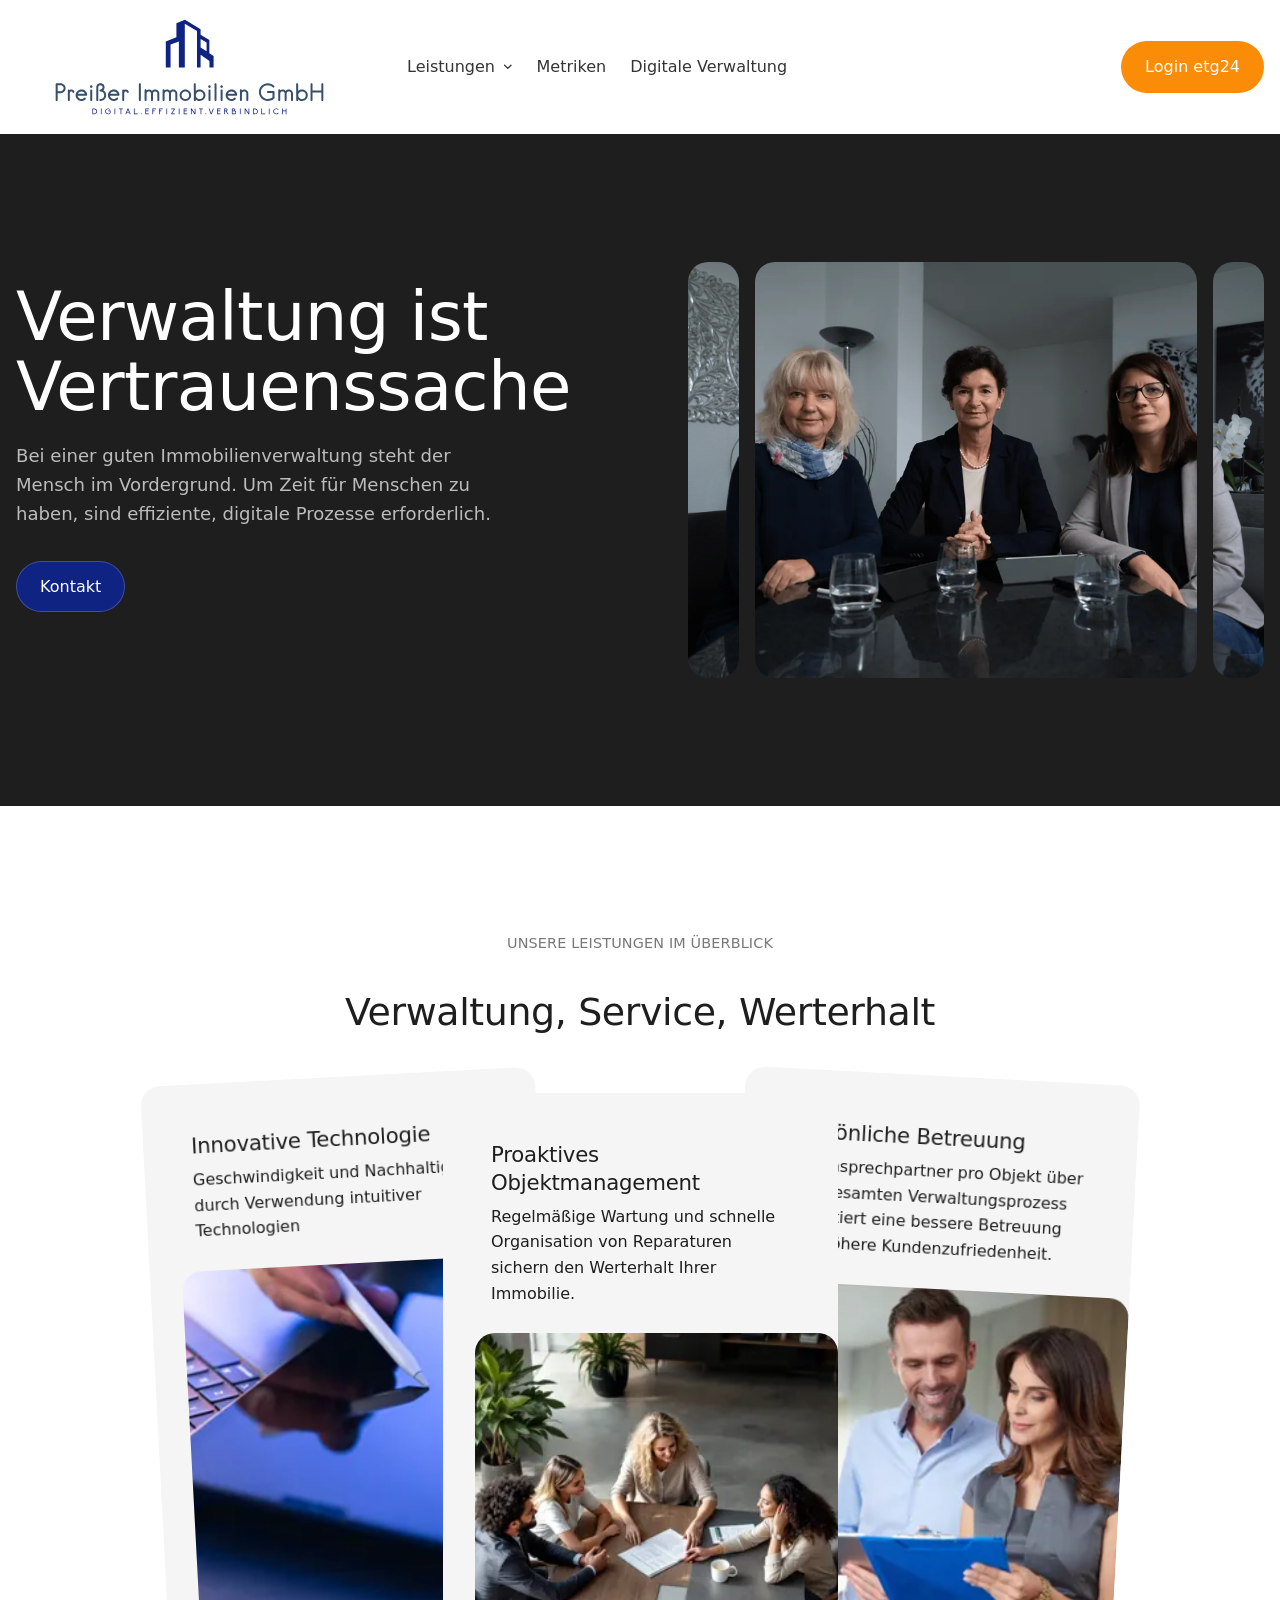
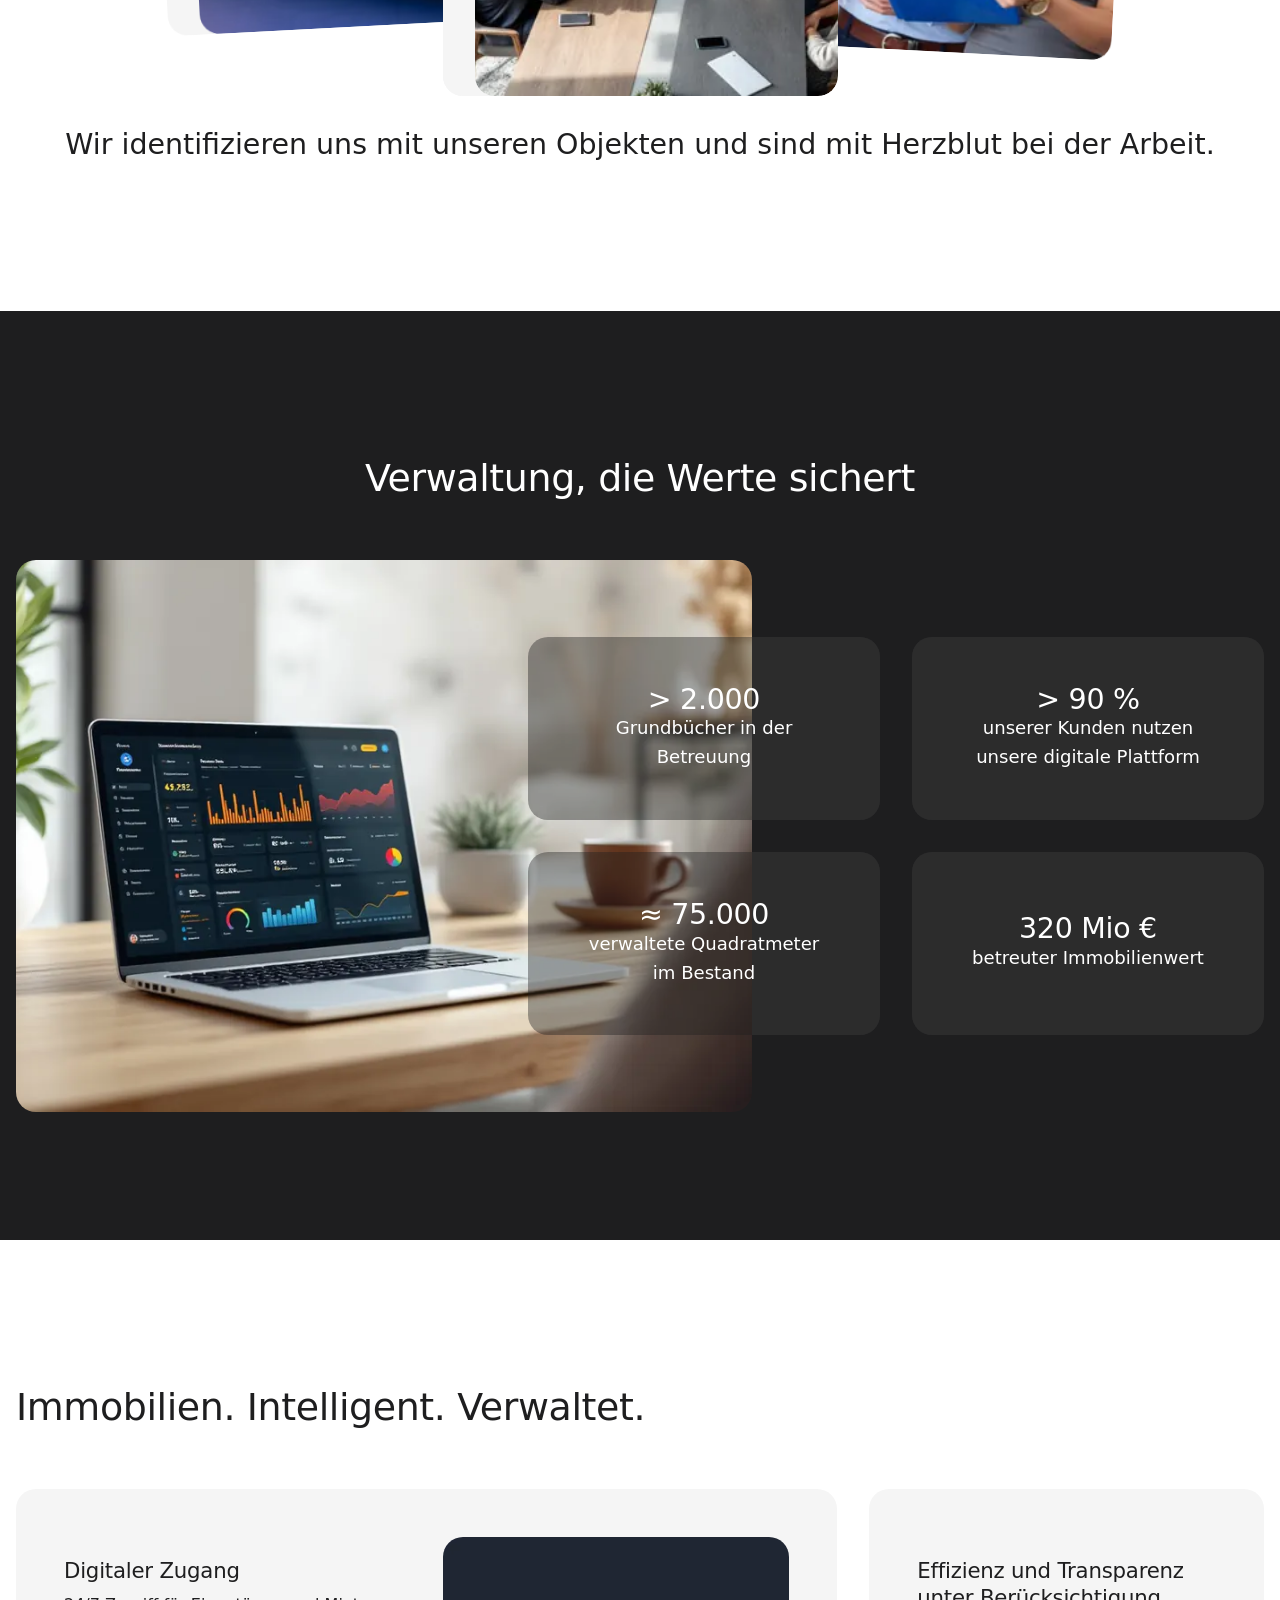
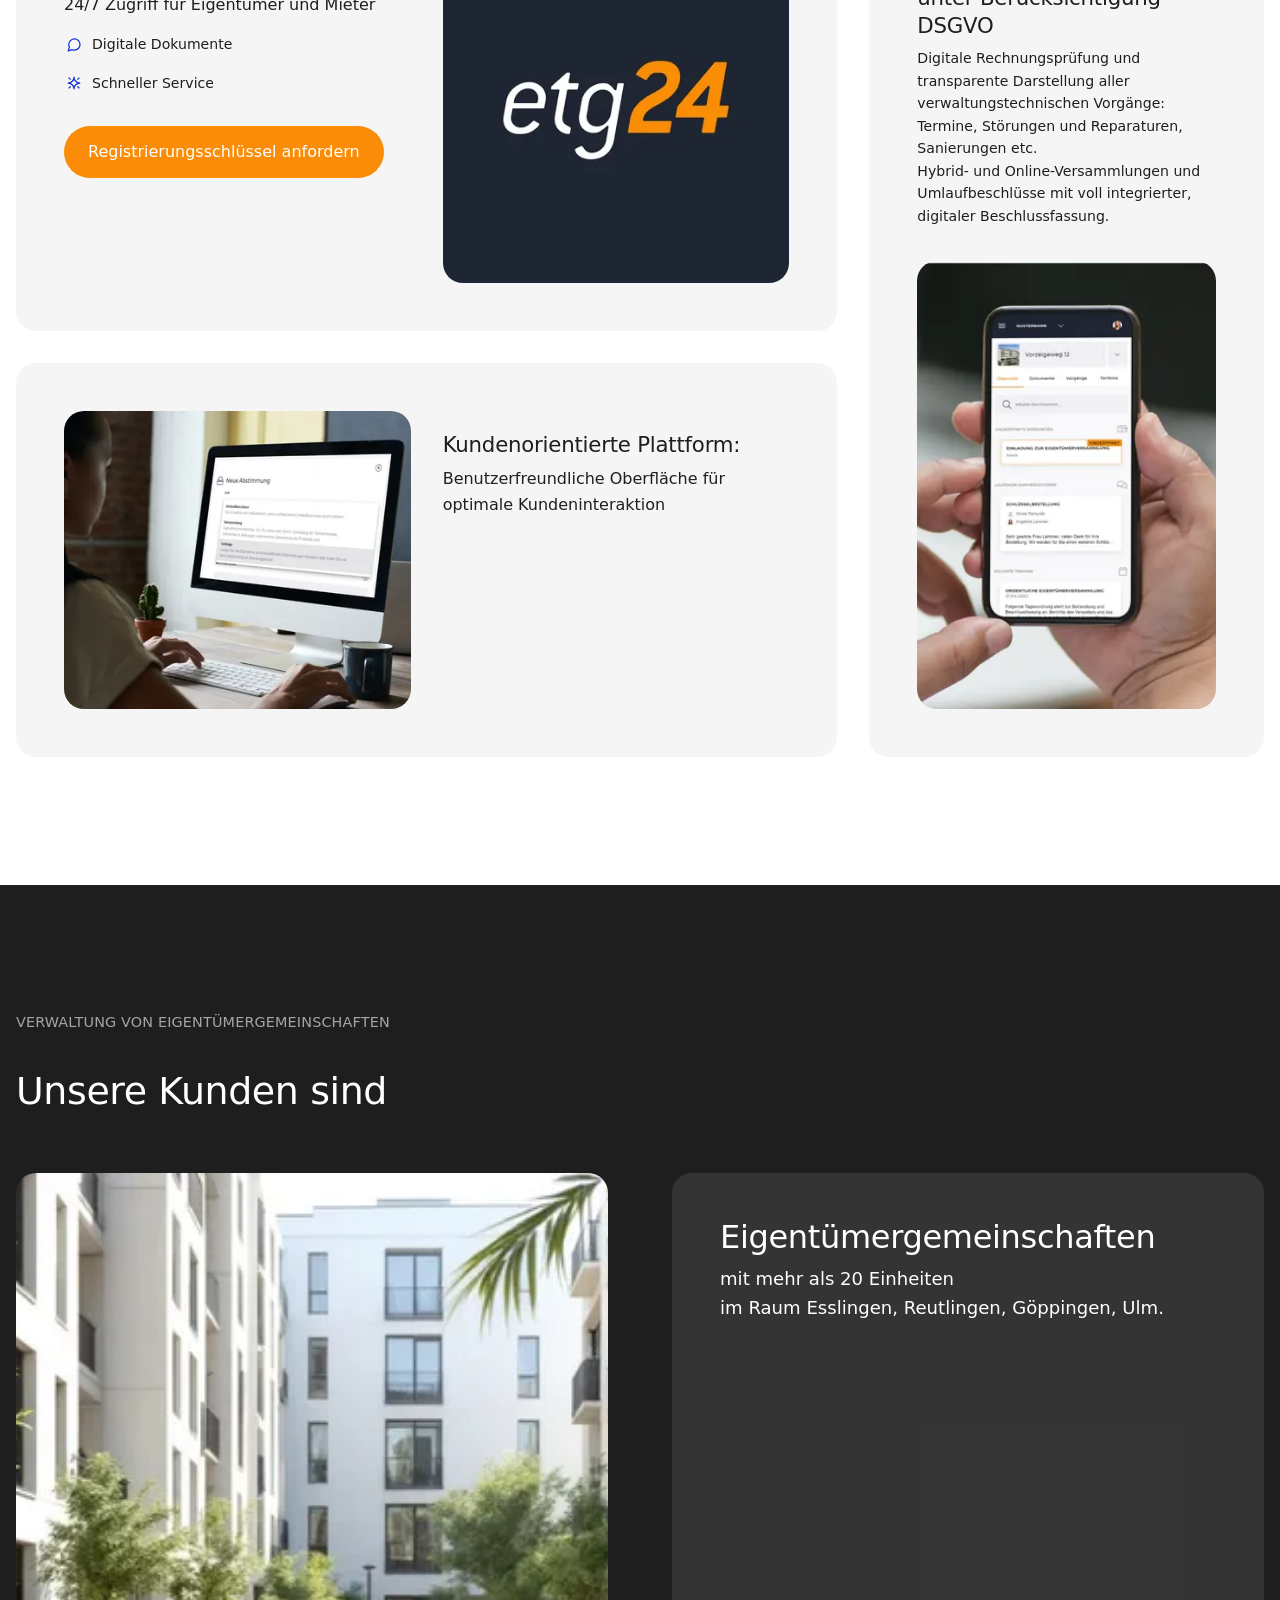
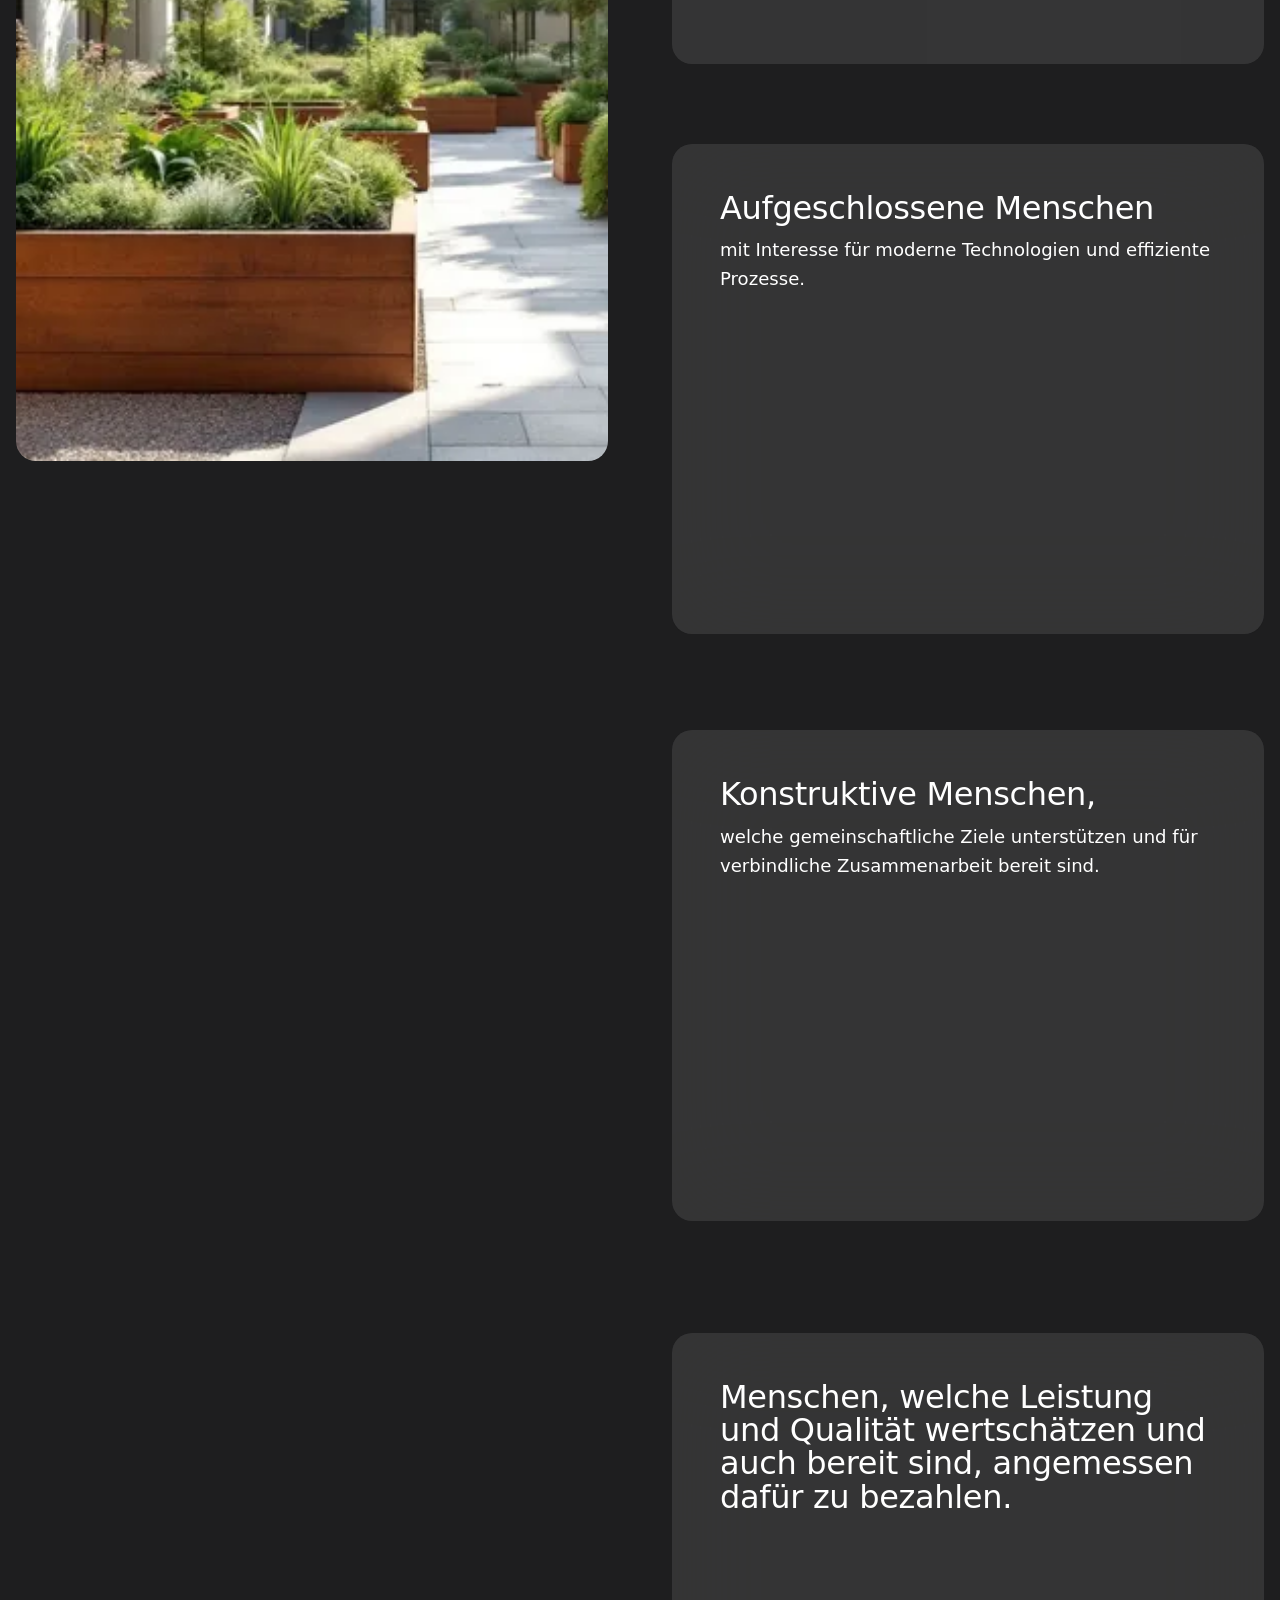
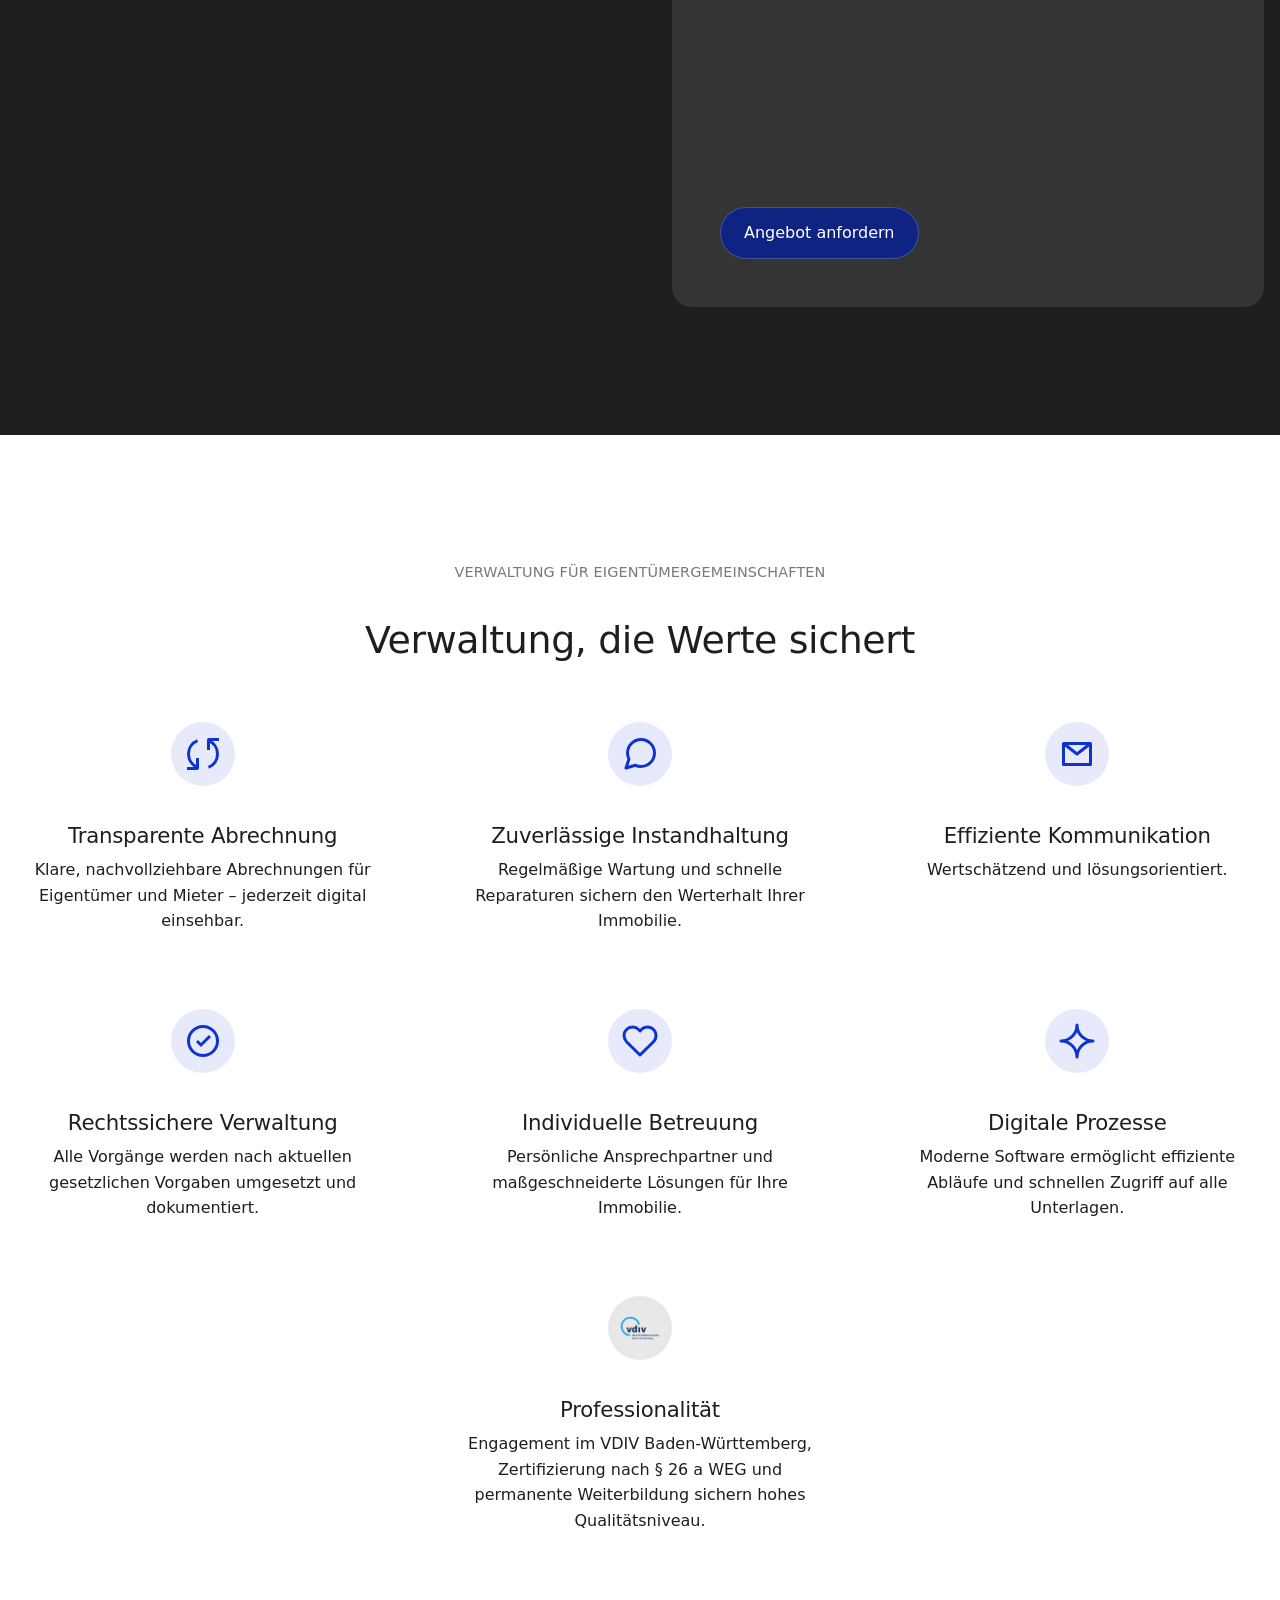
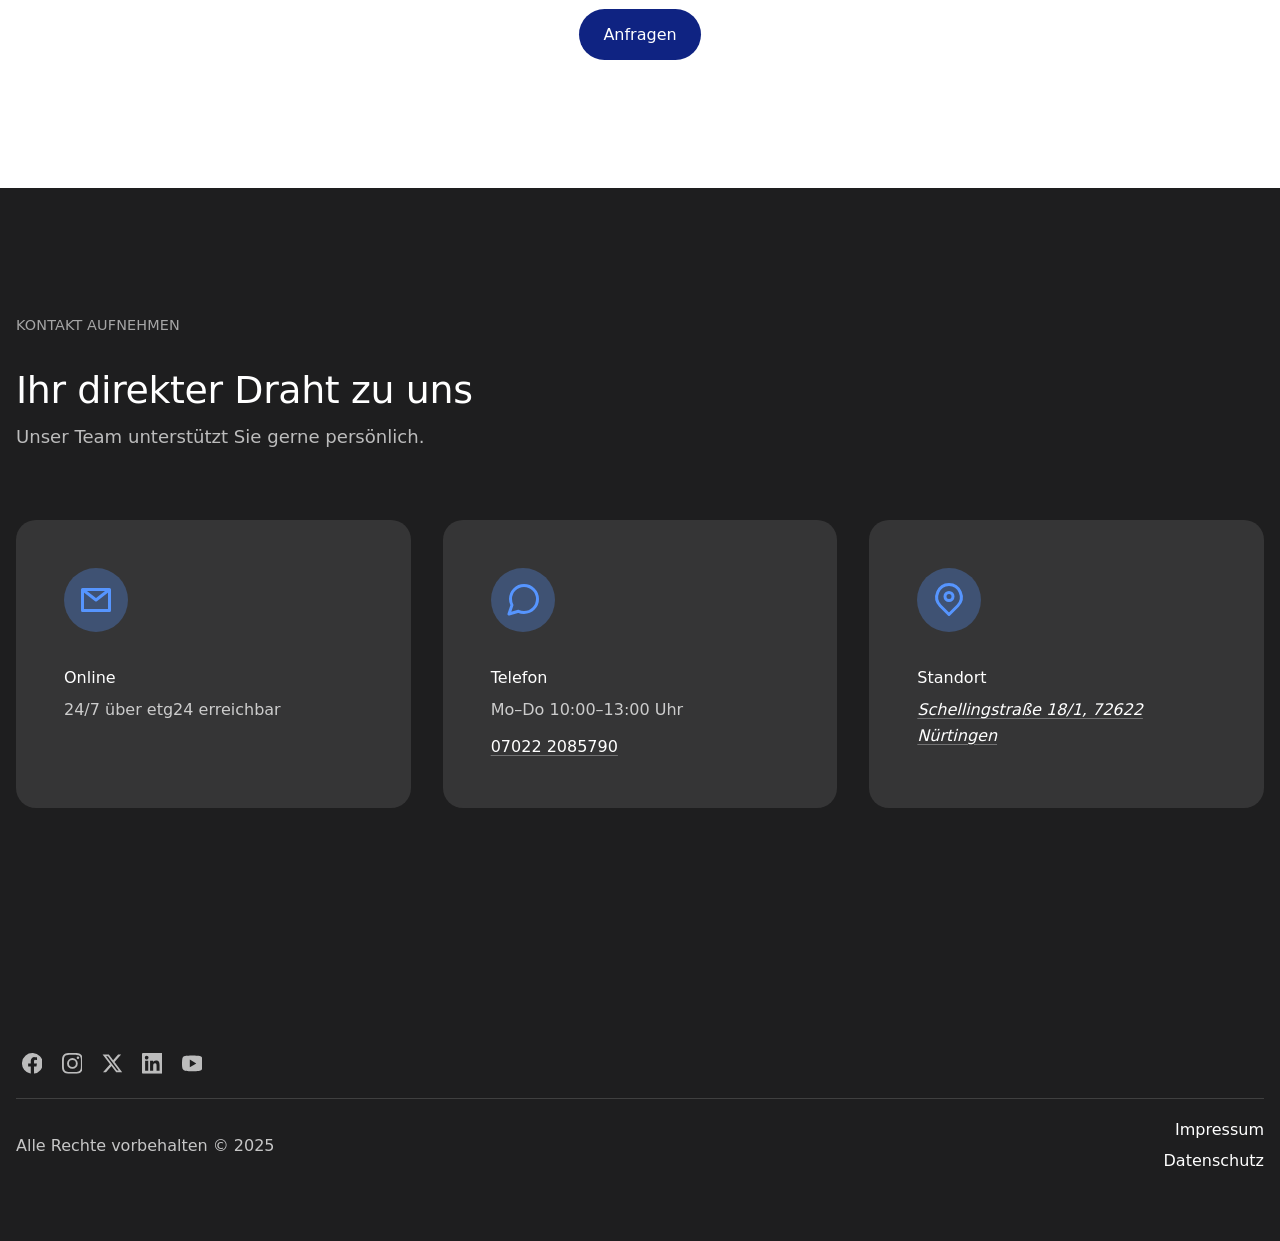
==== index.html @ d354d818 "Website von Webflow nach statischem HTML/CSS/JS überführt Vollständiger Nachbau von preisser-immobil" ====
<!DOCTYPE html>
<html lang="de">
<head>
<meta charset="utf-8">
<meta name="viewport" content="width=device-width, initial-scale=1">
<title>Preißer Immobilien GmbH – Verwaltung ist Vertrauenssache</title>
<meta name="description" content="Preißer Immobilien GmbH aus Nürtingen: WEG-Verwaltung, Sondereigentum, Abrechnung und Beratung für Eigentümergemeinschaften im Raum Esslingen, Reutlingen, Göppingen und Ulm – digital, effizient, verbindlich.">
<meta name="theme-color" content="#1e1e1f">
<link rel="canonical" href="https://preisser-immobilien.de/">

<meta property="og:type" content="website">
<meta property="og:locale" content="de_DE">
<meta property="og:site_name" content="Preißer Immobilien GmbH">
<meta property="og:title" content="Preißer Immobilien GmbH – Verwaltung ist Vertrauenssache">
<meta property="og:description" content="WEG-Verwaltung, Sondereigentum, Abrechnung und Beratung für Eigentümergemeinschaften – digital, effizient, verbindlich.">
<meta property="og:url" content="https://preisser-immobilien.de/">
<meta property="og:image" content="https://preisser-immobilien.de/assets/img/hero-mitte-1280.webp">
<meta name="twitter:card" content="summary_large_image">

<link rel="icon" href="assets/img/favicon.png" type="image/png">
<link rel="apple-touch-icon" href="assets/img/apple-touch-icon.png">

<link rel="preload" href="assets/fonts/instrument-sans-latin.woff2" as="font" type="font/woff2" crossorigin>
<link rel="preload" href="assets/fonts/poppins-latin.woff2" as="font" type="font/woff2" crossorigin>
<link rel="stylesheet" href="assets/css/styles.css">

<script type="application/ld+json">
{
  "@context": "https://schema.org",
  "@type": "RealEstateAgent",
  "name": "Preißer Immobilien GmbH",
  "url": "https://preisser-immobilien.de/",
  "logo": "https://preisser-immobilien.de/assets/img/logo-preisser.svg",
  "telephone": "+49 7022 2085790",
  "email": "info@preisser-immobilien.de",
  "address": {
    "@type": "PostalAddress",
    "streetAddress": "Schellingstraße 18/1",
    "postalCode": "72622",
    "addressLocality": "Nürtingen",
    "addressCountry": "DE"
  },
  "areaServed": ["Esslingen", "Reutlingen", "Göppingen", "Ulm"],
  "openingHoursSpecification": {
    "@type": "OpeningHoursSpecification",
    "dayOfWeek": ["Monday", "Tuesday", "Wednesday", "Thursday"],
    "opens": "10:00",
    "closes": "13:00"
  }
}
</script>
</head>
<body>

<a class="skip-link" href="#inhalt">Zum Inhalt springen</a>

<!-- Symbolbibliothek: einmal definiert, per <use> referenziert. -->
<svg width="0" height="0" aria-hidden="true" focusable="false" style="position:absolute">
  <defs>
    <symbol id="i-doc" viewBox="0 0 32 32">
      <path fill="currentColor" d="m25.7 9.3l-7-7A.9.9 0 0 0 18 2H8a2.006 2.006 0 0 0-2 2v24a2.006 2.006 0 0 0 2 2h16a2.006 2.006 0 0 0 2-2V10a.9.9 0 0 0-.3-.7M18 4.4l5.6 5.6H18ZM24 28H8V4h8v6a2.006 2.006 0 0 0 2 2h6Z"/>
    </symbol>
    <symbol id="i-arrow-right" viewBox="0 0 16 16">
      <path d="M2 8H14.5M14.5 8L8.5 2M14.5 8L8.5 14" fill="none" stroke="currentColor" stroke-width="2" stroke-linejoin="round"/>
    </symbol>
    <symbol id="i-chat" viewBox="0 0 24 24">
      <path d="M12.5 18.25C16.2279 18.25 19.25 15.2279 19.25 11.5C19.25 7.77208 16.2279 4.75 12.5 4.75C8.77208 4.75 5.75 7.77208 5.75 11.5C5.75 12.6007 6.01345 13.6398 6.48072 14.5578L5 19L9.71819 17.6519C10.5664 18.0361 11.5082 18.25 12.5 18.25Z" fill="none" stroke="currentColor" stroke-width="1.5" stroke-linejoin="round"/>
    </symbol>
    <symbol id="i-spark" viewBox="0 0 24 24">
      <g fill="none" stroke="currentColor" stroke-width="1.5" stroke-linejoin="round">
        <path d="M19 12C15.134 12 12 15.134 12 19C12 15.134 8.86599 12 5 12C8.86599 12 12 8.86599 12 5C12 8.86599 15.134 12 19 12Z"/>
        <path d="M8 16L5.5 18.5"/>
        <path d="M8 8L5.5 5.5"/>
        <path d="M16 16L18.5 18.5"/>
        <path d="M16 8L18.5 5.5"/>
      </g>
    </symbol>
    <symbol id="i-mail" viewBox="0 0 24 24">
      <g fill="none" stroke="currentColor" stroke-width="1.5" stroke-linejoin="round">
        <path d="M5.25 6.75H18.75V17.25H5.25V6.75Z"/>
        <path d="M5.25 6.75L12 12L18.75 6.75"/>
      </g>
    </symbol>
    <symbol id="i-cycle" viewBox="0 0 24 24">
      <g fill="none" stroke="currentColor" stroke-width="1.5" stroke-linejoin="round">
        <path d="M9.24998 18.7103C6.60958 17.6271 4.75 15.0307 4.75 12C4.75 8.96938 6.60958 6.37304 9.24997 5.28979"/>
        <path d="M14.75 5.28979C17.3904 6.37303 19.25 8.96938 19.25 12.0001C19.25 15.0307 17.3904 17.6271 14.75 18.7103"/>
        <path d="M4 19.2501L8.99998 19.2501C9.13805 19.2501 9.24998 19.1381 9.24998 19.0001L9.24997 14"/>
        <path d="M20 4.75L15 4.75003C14.8619 4.75003 14.75 4.86196 14.75 5.00003L14.75 10.0001"/>
      </g>
    </symbol>
    <symbol id="i-check" viewBox="0 0 24 24">
      <g fill="none" stroke="currentColor" stroke-width="1.5">
        <path d="M19.25 12C19.25 16.0041 16.0041 19.25 12 19.25C7.99594 19.25 4.75 16.0041 4.75 12C4.75 7.99594 7.99594 4.75 12 4.75C16.0041 4.75 19.25 7.99594 19.25 12Z"/>
        <path d="M9 12L11 14L15.5 9.5"/>
      </g>
    </symbol>
    <symbol id="i-heart" viewBox="0 0 24 24">
      <path d="M17.3654 5.32894C17.8831 5.54543 18.3534 5.86273 18.7495 6.26274C19.146 6.6625 19.4604 7.13723 19.675 7.65978C19.8895 8.18233 20 8.74246 20 9.30814C20 9.87384 19.8895 10.4339 19.675 10.9565C19.4604 11.4791 19.146 11.9538 18.7495 12.3535L12.0001 19L5.2496 12.3535C4.44951 11.5457 4 10.4501 4 9.3076C4 8.16516 4.44951 7.0695 5.2496 6.26166C6.04975 5.45384 7.13498 5 8.26647 5C9.39804 5 10.4833 5.45384 11.2833 6.26166L12.016 6.99843L12.7158 6.26274C13.112 5.86273 13.5823 5.54543 14.0999 5.32894C14.6176 5.11246 15.1724 5.00103 15.7327 5.00103C16.2929 5.00103 16.8478 5.11246 17.3654 5.32894Z" fill="none" stroke="currentColor" stroke-width="1.5" stroke-linejoin="round"/>
    </symbol>
    <symbol id="i-star" viewBox="0 0 24 24">
      <path d="M4 12C8.41828 12 12 8.41828 12 4C12 8.41828 15.5817 12 20 12C15.5817 12 12 15.5817 12 20C12 15.5817 8.41828 12 4 12Z" fill="none" stroke="currentColor" stroke-width="1.5" stroke-linejoin="round"/>
    </symbol>
    <symbol id="i-pin" viewBox="0 0 24 24">
      <g fill="none" stroke="currentColor" stroke-width="1.5" stroke-linejoin="round">
        <path d="M16.3918 14.8527C20.2489 10.9956 17.2769 4.25 12 4.25C6.72299 4.25 3.75102 10.9956 7.60817 14.8527L12 19.25L16.3918 14.8527Z"/>
        <circle cx="12" cy="10.25" r="2"/>
      </g>
    </symbol>
    <symbol id="i-caret" viewBox="0 0 12 12">
      <path d="M2 4L6 8L10 4" fill="none" stroke="currentColor" stroke-width="1.6" stroke-linecap="round" stroke-linejoin="round"/>
    </symbol>
    <symbol id="i-facebook" viewBox="0 0 16 16">
      <path fill="currentColor" d="M16,8.048a8,8,0,1,0-9.25,7.9V10.36H4.719V8.048H6.75V6.285A2.822,2.822,0,0,1,9.771,3.173a12.2,12.2,0,0,1,1.791.156V5.3H10.554a1.155,1.155,0,0,0-1.3,1.25v1.5h2.219l-.355,2.312H9.25v5.591A8,8,0,0,0,16,8.048Z"/>
    </symbol>
    <symbol id="i-instagram" viewBox="0 0 16 16">
      <path fill="currentColor" d="M8,1.441c2.136,0,2.389.009,3.233.047a4.419,4.419,0,0,1,1.485.276,2.472,2.472,0,0,1,.92.6,2.472,2.472,0,0,1,.6.92,4.419,4.419,0,0,1,.276,1.485c.038.844.047,1.1.047,3.233s-.009,2.389-.047,3.233a4.419,4.419,0,0,1-.276,1.485,2.644,2.644,0,0,1-1.518,1.518,4.419,4.419,0,0,1-1.485.276c-.844.038-1.1.047-3.233.047s-2.389-.009-3.233-.047a4.419,4.419,0,0,1-1.485-.276,2.472,2.472,0,0,1-.92-.6,2.472,2.472,0,0,1-.6-.92,4.419,4.419,0,0,1-.276-1.485c-.038-.844-.047-1.1-.047-3.233s.009-2.389.047-3.233a4.419,4.419,0,0,1,.276-1.485,2.472,2.472,0,0,1,.6-.92,2.472,2.472,0,0,1,.92-.6,4.419,4.419,0,0,1,1.485-.276c.844-.038,1.1-.047,3.233-.047M8,0C5.827,0,5.555.009,4.7.048A5.868,5.868,0,0,0,2.76.42a3.908,3.908,0,0,0-1.417.923A3.908,3.908,0,0,0,.42,2.76,5.868,5.868,0,0,0,.048,4.7C.009,5.555,0,5.827,0,8s.009,2.445.048,3.3A5.868,5.868,0,0,0,.42,13.24a3.908,3.908,0,0,0,.923,1.417,3.908,3.908,0,0,0,1.417.923,5.868,5.868,0,0,0,1.942.372C5.555,15.991,5.827,16,8,16s2.445-.009,3.3-.048a5.868,5.868,0,0,0,1.942-.372,4.094,4.094,0,0,0,2.34-2.34,5.868,5.868,0,0,0,.372-1.942c.039-.853.048-1.125.048-3.3s-.009-2.445-.048-3.3A5.868,5.868,0,0,0,15.58,2.76a3.908,3.908,0,0,0-.923-1.417A3.908,3.908,0,0,0,13.24.42,5.868,5.868,0,0,0,11.3.048C10.445.009,10.173,0,8,0Z"/>
      <path fill="currentColor" d="M8,3.892A4.108,4.108,0,1,0,12.108,8,4.108,4.108,0,0,0,8,3.892Zm0,6.775A2.667,2.667,0,1,1,10.667,8,2.667,2.667,0,0,1,8,10.667Z"/>
      <circle fill="currentColor" cx="12.27" cy="3.73" r="0.96"/>
    </symbol>
    <symbol id="i-x" viewBox="0 0 16 16">
      <path fill="currentColor" d="M12.3723 1.16992H14.6895L9.6272 6.95576L15.5825 14.829H10.9196L7.26734 10.0539L3.08837 14.829H0.769833L6.18442 8.64037L0.471436 1.16992H5.2528L8.55409 5.53451L12.3723 1.16992ZM11.5591 13.4421H12.843L4.55514 2.48399H3.17733L11.5591 13.4421Z"/>
    </symbol>
    <symbol id="i-linkedin" viewBox="0 0 16 16">
      <path fill="currentColor" d="M15.3,0H0.7C0.3,0,0,0.3,0,0.7v14.7C0,15.7,0.3,16,0.7,16h14.7c0.4,0,0.7-0.3,0.7-0.7V0.7 C16,0.3,15.7,0,15.3,0z M4.7,13.6H2.4V6h2.4V13.6z M3.6,5C2.8,5,2.2,4.3,2.2,3.6c0-0.8,0.6-1.4,1.4-1.4c0.8,0,1.4,0.6,1.4,1.4 C4.9,4.3,4.3,5,3.6,5z M13.6,13.6h-2.4V9.9c0-0.9,0-2-1.2-2c-1.2,0-1.4,1-1.4,2v3.8H6.2V6h2.3v1h0c0.3-0.6,1.1-1.2,2.2-1.2 c2.4,0,2.8,1.6,2.8,3.6V13.6z"/>
    </symbol>
    <symbol id="i-youtube" viewBox="0 0 16 16">
      <path fill="currentColor" d="M15.8,4.8c-0.2-1.3-0.8-2.2-2.2-2.4C11.4,2,8,2,8,2S4.6,2,2.4,2.4C1,2.6,0.3,3.5,0.2,4.8C0,6.1,0,8,0,8 s0,1.9,0.2,3.2c0.2,1.3,0.8,2.2,2.2,2.4C4.6,14,8,14,8,14s3.4,0,5.6-0.4c1.4-0.3,2-1.1,2.2-2.4C16,9.9,16,8,16,8S16,6.1,15.8,4.8z M6,11V5l5,3L6,11z"/>
    </symbol>
  </defs>
</svg>

<!-- =====================================================================
     Navigation
     ===================================================================== -->
<div class="nav">
  <div class="nav-inner" data-nav>
    <a class="nav-logo" href="/" aria-current="page">
      <img src="assets/img/logo-preisser.svg" width="283" height="48" alt="Preißer Immobilien GmbH – Startseite">
    </a>

    <div class="nav-menu-wrap" id="hauptmenue" data-nav-menu>
      <nav aria-label="Hauptnavigation">
        <ul class="nav-list">
          <li class="nav-item nav-dropdown" data-dropdown>
            <button type="button" class="nav-link" aria-expanded="false" aria-controls="menue-leistungen" data-dropdown-toggle>
              Leistungen
              <svg class="nav-caret" aria-hidden="true"><use href="#i-caret"></use></svg>
            </button>
            <div class="mega" id="menue-leistungen" data-dropdown-panel hidden>
              <div class="mega-panel">
                <div class="mega-columns">
                  <div>
                    <p class="eyebrow">Verwaltung</p>
                    <ul class="mega-list">
                      <li>
                        <a class="mega-item" href="#Verwaltung-die-werte-sichert">
                          <span class="icon is-medium is-neutral" aria-hidden="true"><svg><use href="#i-doc"></use></svg></span>
                          <span>
                            <span class="mega-item-title">Verwaltung nach WEG</span>
                            <span class="text-sm text-muted" style="display:block;margin:0">Eigentümergemeinschaften effizient verwalten</span>
                          </span>
                        </a>
                      </li>
                      <li>
                        <a class="mega-item" href="#ETG24">
                          <span class="icon is-medium is-neutral" aria-hidden="true"><svg><use href="#i-doc"></use></svg></span>
                          <span>
                            <span class="mega-item-title">Digitale Plattform</span>
                            <span class="text-sm text-muted" style="display:block;margin:0">Auch zur Selbstverwaltung für Eigentümer geeignet</span>
                          </span>
                        </a>
                      </li>
                    </ul>
                  </div>
                  <div>
                    <p class="eyebrow">Zusatzleistungen</p>
                    <ul class="mega-list">
                      <li>
                        <a class="mega-item" href="#Verwaltung-die-werte-sichert">
                          <span class="icon is-medium is-neutral" aria-hidden="true"><svg><use href="#i-doc"></use></svg></span>
                          <span>
                            <span class="mega-item-title">Vermietung</span>
                            <span class="text-sm text-muted" style="display:block;margin:0">Mieterwechsel &amp; Neuvermietung</span>
                          </span>
                        </a>
                      </li>
                      <li>
                        <a class="mega-item" href="#Verwaltung-die-werte-sichert">
                          <span class="icon is-medium is-neutral" aria-hidden="true"><svg><use href="#i-doc"></use></svg></span>
                          <span>
                            <span class="mega-item-title">Sondereigentum</span>
                            <span class="text-sm text-muted" style="display:block;margin:0">Individuelle Verwaltungslösungen</span>
                          </span>
                        </a>
                      </li>
                      <li>
                        <a class="mega-item" href="#Verwaltung-die-werte-sichert">
                          <span class="icon is-medium is-neutral" aria-hidden="true"><svg><use href="#i-doc"></use></svg></span>
                          <span>
                            <span class="mega-item-title">Abrechnung</span>
                            <span class="text-sm text-muted" style="display:block;margin:0">Nebenkostenabrechnung mit klarer Kostenübersicht</span>
                          </span>
                        </a>
                      </li>
                    </ul>
                  </div>
                  <div>
                    <p class="eyebrow">Beratung und Verkauf</p>
                    <ul class="mega-list">
                      <li>
                        <a class="mega-item" href="#Verwaltung-die-werte-sichert">
                          <span class="icon is-medium is-neutral" aria-hidden="true"><svg><use href="#i-doc"></use></svg></span>
                          <span>
                            <span class="mega-item-title">Immobilienbewertung</span>
                            <span class="text-sm text-muted" style="display:block;margin:0">Marktgerechte Wertermittlung</span>
                          </span>
                        </a>
                      </li>
                      <li>
                        <a class="mega-item" href="#Verwaltung-die-werte-sichert">
                          <span class="icon is-medium is-neutral" aria-hidden="true"><svg><use href="#i-doc"></use></svg></span>
                          <span>
                            <span class="mega-item-title">Modernisierung</span>
                            <span class="text-sm text-muted" style="display:block;margin:0">Sanierung &amp; Wertsteigerung</span>
                          </span>
                        </a>
                      </li>
                      <li>
                        <a class="mega-item" href="#Verwaltung-die-werte-sichert">
                          <span class="icon is-medium is-neutral" aria-hidden="true"><svg><use href="#i-doc"></use></svg></span>
                          <span>
                            <span class="mega-item-title">Vermittlung</span>
                            <span class="text-sm text-muted" style="display:block;margin:0">Verkaufsprozess inkl. Notartermin und Objektübergabe</span>
                          </span>
                        </a>
                      </li>
                    </ul>
                  </div>
                </div>
                <div class="mega-cta">
                  <a class="card-link" href="#Verwaltung-die-werte-sichert">
                    <span class="card-body">
                      <span class="h3">Alles für Ihre Immobilie</span>
                      <span class="text-sm text-muted-strong">Kompetente Verwaltung und Beratung für Eigentümergemeinschaften.</span>
                      <span class="mt-auto">
                        <span class="button-group">
                          <span class="text-button">
                            Mehr erfahren
                            <span class="button-icon" aria-hidden="true"><svg><use href="#i-arrow-right"></use></svg></span>
                          </span>
                        </span>
                      </span>
                    </span>
                  </a>
                </div>
              </div>
            </div>
          </li>
          <li class="nav-item"><a class="nav-link" href="#Metrics">Metriken</a></li>
          <li class="nav-item"><a class="nav-link" href="#ETG24">Digitale Verwaltung</a></li>
        </ul>
      </nav>
    </div>

    <div class="nav-right">
      <a class="button" href="https://app.etg24.de/app/preisser">Login etg24</a>
      <button type="button" class="nav-toggle" aria-expanded="false" aria-controls="hauptmenue" data-nav-toggle>
        <span class="nav-toggle-bars" aria-hidden="true"></span>
        <span class="visually-hidden">Menü öffnen</span>
      </button>
    </div>
  </div>
</div>

<main id="inhalt">

<!-- =====================================================================
     Titelbereich
     ===================================================================== -->
<header class="section is-inverse">
  <div class="container">
    <div class="hero-grid">
      <div class="hero-copy">
        <h1 class="h1">Verwaltung ist Vertrauenssache</h1>
        <p class="subheading">Bei einer guten Immobilienverwaltung steht der Mensch im Vordergrund. Um Zeit für Menschen zu haben, sind effiziente, digitale Prozesse erforderlich.</p>
        <div class="button-group">
          <a class="button is-outline" href="https://app.etg24.de/app/preisser/public/forms/management-offer">Kontakt</a>
        </div>
      </div>

      <div class="hero-media">
        <div class="frame">
          <img src="assets/img/hero-links-400.webp" width="414" height="2240" alt="" loading="eager" decoding="async">
        </div>
        <div class="frame is-primary">
          <img src="assets/img/hero-mitte-1280.webp"
               srcset="assets/img/hero-mitte-400.webp 400w, assets/img/hero-mitte-640.webp 640w, assets/img/hero-mitte-900.webp 900w, assets/img/hero-mitte-1280.webp 1280w, assets/img/hero-mitte-1800.webp 1800w"
               sizes="(min-width: 992px) 32vw, 92vw"
               width="2400" height="2240"
               alt="Das Team der Preißer Immobilien GmbH am Besprechungstisch"
               loading="eager" fetchpriority="high" decoding="async">
        </div>
        <div class="frame">
          <img src="assets/img/hero-rechts-300.webp" width="300" height="2240" alt="" loading="eager" decoding="async">
        </div>
      </div>
    </div>
  </div>
</header>

<!-- =====================================================================
     Leistungen
     ===================================================================== -->
<section class="section" id="Leistungen" aria-labelledby="leistungen-titel">
  <div class="container">
    <div class="header-block is-centered">
      <p class="eyebrow">Unsere Leistungen im Überblick</p>
      <h2 class="h2" id="leistungen-titel">Verwaltung, Service, Werterhalt</h2>
    </div>

    <div class="card-stack" data-card-stack>
      <div class="card-stack-item is-left">
        <div class="card blur">
          <div>
            <div class="card-body pb-0">
              <p class="h4">Innovative Technologie</p>
              <p>Geschwindigkeit und Nachhaltigkeit durch Verwendung intuitiver Technologien</p>
            </div>
            <div class="frame frame-1x1">
              <img src="assets/img/innovative-technologie-640.webp"
                   srcset="assets/img/innovative-technologie-400.webp 400w, assets/img/innovative-technologie-640.webp 640w, assets/img/innovative-technologie-900.webp 900w"
                   sizes="(min-width: 768px) 30vw, 88vw"
                   width="5472" height="3648"
                   alt="Hand bedient ein digitales Tablet mit Eingabestift im Büro" loading="lazy" decoding="async">
            </div>
          </div>
        </div>
      </div>

      <div class="card-stack-item is-front">
        <div class="card blur">
          <div>
            <div class="card-body pb-0">
              <p class="h4">Proaktives Objektmanagement</p>
              <p>Regelmäßige Wartung und schnelle Organisation von Reparaturen sichern den Werterhalt Ihrer Immobilie.</p>
            </div>
            <div class="frame frame-1x1">
              <img src="assets/img/objektmanagement-640.webp"
                   srcset="assets/img/objektmanagement-400.webp 400w, assets/img/objektmanagement-640.webp 640w, assets/img/objektmanagement-900.webp 900w"
                   sizes="(min-width: 768px) 30vw, 88vw"
                   width="1216" height="832"
                   alt="Team bespricht Unterlagen an einem Besprechungstisch" loading="lazy" decoding="async">
            </div>
          </div>
        </div>
      </div>

      <div class="card-stack-item is-right">
        <div class="card blur">
          <div>
            <div class="card-body pb-0">
              <p class="h4">Persönliche Betreuung</p>
              <p>Ein Ansprechpartner pro Objekt über den gesamten Verwaltungsprozess garantiert eine bessere Betreuung und höhere Kundenzufriedenheit.</p>
            </div>
            <div class="frame frame-1x1">
              <img src="assets/img/persoenliche-betreuung-640.webp"
                   srcset="assets/img/persoenliche-betreuung-400.webp 400w, assets/img/persoenliche-betreuung-640.webp 640w, assets/img/persoenliche-betreuung-900.webp 900w"
                   sizes="(min-width: 768px) 30vw, 88vw"
                   width="7153" height="4806"
                   alt="Zwei Personen besprechen Unterlagen auf einem Klemmbrett" loading="lazy" decoding="async">
            </div>
          </div>
        </div>
      </div>
    </div>

  </div>
  <p class="services-note">Wir identifizieren uns mit unseren Objekten und sind mit Herzblut bei der Arbeit.</p>
</section>

<!-- =====================================================================
     Kennzahlen
     ===================================================================== -->
<section class="section is-inverse" id="Metrics" aria-labelledby="metriken-titel">
  <div class="container">
    <div class="header-block is-centered">
      <h2 class="h2" id="metriken-titel">Verwaltung, die Werte sichert</h2>
    </div>

    <div class="metrics-grid">
      <div class="frame metrics-image reveal-fly" data-reveal>
        <img src="assets/img/metrics-dashboard-900.webp"
             srcset="assets/img/metrics-dashboard-400.webp 400w, assets/img/metrics-dashboard-640.webp 640w, assets/img/metrics-dashboard-900.webp 900w"
             sizes="(min-width: 992px) 52vw, 92vw"
             width="1216" height="832"
             alt="Laptop auf einem Schreibtisch zeigt ein Auswertungs-Dashboard" loading="lazy" decoding="async">
      </div>

      <ul class="metrics-cards">
        <li class="card metric-card">
          <div class="card-body">
            <p class="metric-value reveal-flip reveal-fade" data-reveal>&gt; 2.000</p>
            <p class="metric-label">Grundbücher in der Betreuung</p>
          </div>
        </li>
        <li class="card metric-card">
          <div class="card-body">
            <p class="metric-value reveal-flip" data-reveal>&gt; 90 %</p>
            <p class="metric-label">unserer Kunden nutzen unsere digitale Plattform</p>
          </div>
        </li>
        <li class="card metric-card">
          <div class="card-body">
            <p class="metric-value reveal-flip" data-reveal>≈ 75.000</p>
            <p class="metric-label">verwaltete Quadratmeter im Bestand</p>
          </div>
        </li>
        <li class="card metric-card">
          <div class="card-body">
            <p class="metric-value reveal-flip" data-reveal>320 Mio €</p>
            <p class="metric-label">betreuter Immobilienwert</p>
          </div>
        </li>
      </ul>
    </div>
  </div>
</section>

<!-- =====================================================================
     Digitale Verwaltung (etg24)
     ===================================================================== -->
<section class="section" id="ETG24" aria-labelledby="etg24-titel">
  <div class="container">
    <div class="header-block">
      <h2 class="h2 max-w-lg" id="etg24-titel">Immobilien. Intelligent. Verwaltet.</h2>
    </div>

    <div class="etg-grid">
      <div class="card etg-wide">
        <div class="card-body">
          <div class="etg-split">
            <div>
              <h3 class="h4">Digitaler Zugang</h3>
              <p class="mb-xs">24/7 Zugriff für Eigentümer und Mieter</p>
              <ul class="etg-feature-list">
                <li class="etg-feature">
                  <span class="icon is-small" aria-hidden="true"><svg><use href="#i-chat"></use></svg></span>
                  <p class="text-sm">Digitale Dokumente</p>
                </li>
                <li class="etg-feature">
                  <span class="icon is-small" aria-hidden="true"><svg><use href="#i-spark"></use></svg></span>
                  <p class="text-sm">Schneller Service</p>
                </li>
              </ul>
              <div class="button-group">
                <a class="button" href="https://app.etg24.de/app/preisser/public/forms/access">Registrierungsschlüssel anfordern</a>
              </div>
            </div>
            <div class="frame frame-auto">
              <img src="assets/img/etg24-app-icon-640.webp"
                   srcset="assets/img/etg24-app-icon-400.webp 400w, assets/img/etg24-app-icon-640.webp 640w, assets/img/etg24-app-icon-900.webp 900w"
                   sizes="(min-width: 992px) 28vw, 88vw"
                   width="1536" height="1536"
                   alt="App-Symbol der Verwaltungsplattform etg24" loading="lazy" decoding="async">
            </div>
          </div>
        </div>
      </div>

      <div class="card etg-tall">
        <div class="card-body">
          <div class="mb-auto">
            <h3 class="h4">Effizienz und Transparenz unter Berücksichtigung DSGVO</h3>
            <p class="text-sm mb-0">Digitale Rechnungsprüfung und transparente Darstellung aller verwaltungstechnischen Vorgänge: Termine, Störungen und Reparaturen, Sanierungen etc. <br>Hybrid- und Online-Versammlungen und Umlaufbeschlüsse mit voll integrierter, digitaler Beschlussfassung.</p>
          </div>
          <div class="frame frame-2x3 mt-xs">
            <img src="assets/img/etg24-uebersicht-nutzer-640.webp"
                 srcset="assets/img/etg24-uebersicht-nutzer-400.webp 400w, assets/img/etg24-uebersicht-nutzer-640.webp 640w, assets/img/etg24-uebersicht-nutzer-900.webp 900w"
                 sizes="(min-width: 992px) 20vw, 88vw"
                 width="1074" height="1093"
                 alt="Übersichtsseite der etg24-Plattform auf einem Smartphone" loading="lazy" decoding="async">
          </div>
        </div>
      </div>

      <div class="card etg-wide">
        <div class="card-body">
          <div class="etg-split">
            <div class="frame frame-auto">
              <img src="assets/img/buero-preisser-640.webp"
                   srcset="assets/img/buero-preisser-400.webp 400w, assets/img/buero-preisser-640.webp 640w, assets/img/buero-preisser-900.webp 900w"
                   sizes="(min-width: 992px) 28vw, 88vw"
                   width="1000" height="860"
                   alt="Arbeitsplatz im Büro mit geöffneter etg24-Oberfläche am Bildschirm" loading="lazy" decoding="async">
            </div>
            <div>
              <h3 class="h4">Kundenorientierte Plattform:</h3>
              <p>Benutzerfreundliche Oberfläche für optimale Kundeninteraktion</p>
            </div>
          </div>
        </div>
      </div>
    </div>
  </div>
</section>

<!-- =====================================================================
     Zielgruppen
     ===================================================================== -->
<section class="section is-inverse" aria-labelledby="kunden-titel">
  <div class="container">
    <div class="header-block">
      <p class="eyebrow">Verwaltung von Eigentümergemeinschaften</p>
      <h2 class="h2 max-w-lg" id="kunden-titel">Unsere Kunden sind</h2>
    </div>

    <div class="audience-grid">
      <div class="audience-media">
        <div class="frame frame-2x3">
          <img src="assets/img/kunden-community-900.webp"
               srcset="assets/img/kunden-community-400.webp 400w, assets/img/kunden-community-640.webp 640w, assets/img/kunden-community-900.webp 900w"
               sizes="(min-width: 992px) 45vw, 92vw"
               width="1216" height="832"
               alt="Begrünter Innenhof einer modernen Wohnanlage" loading="lazy" decoding="async">
        </div>
      </div>

      <ul class="audience-list">
        <li class="audience-slot">
          <div class="card audience-card has-spacer">
            <div class="card-body">
              <div class="header-block mb-0">
                <h3 class="audience-heading">Eigentümergemeinschaften</h3>
                <p class="text-lg mb-0">mit mehr als 20 Einheiten<br>im Raum Esslingen, Reutlingen, Göppingen, Ulm.</p>
              </div>
            </div>
          </div>
        </li>
        <li class="audience-slot">
          <div class="card audience-card has-spacer blur mt-xs">
            <div class="card-body">
              <div class="header-block mb-0">
                <h3 class="audience-heading">Aufgeschlossene Menschen</h3>
                <p class="text-lg mb-0">mit Interesse für moderne Technologien und effiziente Prozesse.</p>
              </div>
            </div>
          </div>
        </li>
        <li class="audience-slot">
          <div class="card audience-card has-spacer blur mt-sm">
            <div class="card-body">
              <div class="header-block mb-0">
                <h3 class="audience-heading">Konstruktive Menschen,</h3>
                <p class="text-lg mb-0">welche gemeinschaftliche Ziele unterstützen und für verbindliche Zusammenarbeit bereit sind.</p>
              </div>
            </div>
          </div>
        </li>
        <li class="audience-slot">
          <div class="card audience-card blur mt-md">
            <div class="card-body">
              <div class="header-block mb-0">
                <h3 class="audience-heading">Menschen, welche Leistung und Qualität wertschätzen und auch bereit sind, angemessen dafür zu bezahlen.</h3>
              </div>
            </div>
            <div class="card-body">
              <div class="button-group">
                <a class="button is-outline" href="https://app.etg24.de/app/preisser/public/forms/management-offer">Angebot anfordern</a>
              </div>
            </div>
          </div>
        </li>
      </ul>
    </div>
  </div>
</section>

<!-- =====================================================================
     Leistungsmerkmale
     ===================================================================== -->
<section class="section" id="Verwaltung-die-werte-sichert" aria-labelledby="werte-titel">
  <div class="container">
    <div class="header-block is-centered">
      <p class="eyebrow">Verwaltung für Eigentümergemeinschaften</p>
      <h2 class="h2" id="werte-titel">Verwaltung, die Werte sichert</h2>
    </div>

    <ul class="feature-grid">
      <li class="feature">
        <span class="icon is-large has-bg" aria-hidden="true"><svg><use href="#i-cycle"></use></svg></span>
        <h3 class="h4">Transparente Abrechnung</h3>
        <p>Klare, nachvollziehbare Abrechnungen für Eigentümer und Mieter – jederzeit digital einsehbar.</p>
      </li>
      <li class="feature">
        <span class="icon is-large has-bg" aria-hidden="true"><svg><use href="#i-chat"></use></svg></span>
        <h3 class="h4">Zuverlässige Instandhaltung</h3>
        <p>Regelmäßige Wartung und schnelle Reparaturen sichern den Werterhalt Ihrer Immobilie.</p>
      </li>
      <li class="feature">
        <span class="icon is-large has-bg" aria-hidden="true"><svg><use href="#i-mail"></use></svg></span>
        <h3 class="h4">Effiziente Kommunikation</h3>
        <p>Wertschätzend und lösungsorientiert.</p>
      </li>
      <li class="feature">
        <span class="icon is-large has-bg" aria-hidden="true"><svg><use href="#i-check"></use></svg></span>
        <h3 class="h4">Rechtssichere Verwaltung</h3>
        <p>Alle Vorgänge werden nach aktuellen gesetzlichen Vorgaben umgesetzt und dokumentiert.</p>
      </li>
      <li class="feature">
        <span class="icon is-large has-bg" aria-hidden="true"><svg><use href="#i-heart"></use></svg></span>
        <h3 class="h4">Individuelle Betreuung</h3>
        <p>Persönliche Ansprechpartner und maßgeschneiderte Lösungen für Ihre Immobilie.</p>
      </li>
      <li class="feature">
        <span class="icon is-large has-bg" aria-hidden="true"><svg><use href="#i-star"></use></svg></span>
        <h3 class="h4">Digitale Prozesse</h3>
        <p>Moderne Software ermöglicht effiziente Abläufe und schnellen Zugriff auf alle Unterlagen.</p>
      </li>
      <li class="feature" aria-hidden="true"></li>
      <li class="feature">
        <a class="feature-logo" href="https://vdiv-bw.de/" rel="noopener">
          <img src="assets/img/vdiv-bw-logo-400.webp" width="614" height="406" alt="VDIV Baden-Württemberg" loading="lazy" decoding="async">
        </a>
        <h3 class="h4">Professionalität</h3>
        <p>Engagement im VDIV Baden-Württemberg,<br>Zertifizierung nach § 26 a WEG und permanente Weiterbildung sichern hohes Qualitätsniveau.</p>
      </li>
    </ul>

    <div class="button-group is-centered mt-lg">
      <a class="button is-accent mt-sm" href="https://app.etg24.de/app/preisser/public/forms/management-offer">Anfragen</a>
    </div>
  </div>
</section>

<!-- =====================================================================
     Kontakt
     ===================================================================== -->
<section class="section is-inverse" id="Kontakt" aria-labelledby="kontakt-titel">
  <div class="container">
    <div class="header-block">
      <p class="eyebrow mb-xs">Kontakt aufnehmen</p>
      <h2 class="h2" id="kontakt-titel">Ihr direkter Draht zu uns</h2>
      <p class="subheading">Unser Team unterstützt Sie gerne persönlich.</p>
    </div>

    <ul class="contact-grid">
      <li class="card">
        <div class="card-body">
          <span class="icon is-large has-bg mb-xs" aria-hidden="true"><svg><use href="#i-mail"></use></svg></span>
          <h3 class="h5">Online</h3>
          <p class="text-muted">24/7 über etg24 erreichbar</p>
        </div>
      </li>
      <li class="card">
        <div class="card-body">
          <span class="icon is-large has-bg mb-xs" aria-hidden="true"><svg><use href="#i-chat"></use></svg></span>
          <h3 class="h5">Telefon</h3>
          <p class="text-muted">Mo–Do 10:00–13:00 Uhr</p>
          <p class="mb-0"><a class="text-link" href="tel:+4970222085790">07022 2085790</a></p>
        </div>
      </li>
      <li class="card">
        <div class="card-body">
          <span class="icon is-large has-bg mb-xs" aria-hidden="true"><svg><use href="#i-pin"></use></svg></span>
          <h3 class="h5">Standort</h3>
          <address>
            <a class="text-link" href="https://www.openstreetmap.org/search?query=Schellingstra%C3%9Fe%2018%2F1%2C%2072622%20N%C3%BCrtingen" rel="noopener">Schellingstraße 18/1, 72622 Nürtingen</a>
          </address>
        </div>
      </li>
    </ul>
  </div>
</section>

</main>

<!-- =====================================================================
     Fußbereich
     ===================================================================== -->
<footer class="footer is-inverse">
  <div class="container">
    <div class="footer-row mt-md">
      <!-- TODO: echte Profil-URLs eintragen — im Original zeigen alle auf "#". -->
      <ul class="footer-social" aria-label="Soziale Netzwerke">
        <li><a class="footer-social-link" href="#"><svg aria-hidden="true"><use href="#i-facebook"></use></svg><span class="visually-hidden">Facebook</span></a></li>
        <li><a class="footer-social-link" href="#"><svg aria-hidden="true"><use href="#i-instagram"></use></svg><span class="visually-hidden">Instagram</span></a></li>
        <li><a class="footer-social-link" href="#"><svg aria-hidden="true"><use href="#i-x"></use></svg><span class="visually-hidden">X</span></a></li>
        <li><a class="footer-social-link" href="#"><svg aria-hidden="true"><use href="#i-linkedin"></use></svg><span class="visually-hidden">LinkedIn</span></a></li>
        <li><a class="footer-social-link" href="#"><svg aria-hidden="true"><use href="#i-youtube"></use></svg><span class="visually-hidden">YouTube</span></a></li>
      </ul>
    </div>

    <div class="divider mt-xs mb-xs"></div>

    <div class="footer-row">
      <p class="text-muted mb-0">Alle Rechte vorbehalten © 2025</p>
      <ul class="footer-links">
        <li><a class="footer-link" href="impressum.html">Impressum</a></li>
        <li><a class="footer-link" href="impressum.html#Datenschutz">Datenschutz</a></li>
      </ul>
    </div>
  </div>
</footer>

<script src="assets/js/main.js" defer></script>
</body>
</html>
---- assets/css/styles.css ----
/* ==========================================================================
   Preißer Immobilien GmbH — Stylesheet
   Handgeschriebener Nachbau des Webflow-Auftritts.
   Aufbau: 1 Schriften · 2 Tokens · 3 Reset/Basis · 4 Typografie · 5 Layout
           6 Komponenten · 7 Abschnitte · 8 Bewegung · 9 Breakpoints
   ========================================================================== */

/* ==========================================================================
   1. Schriften (selbst gehostet — kein Google-Fonts-Request, DSGVO-konform)
   ========================================================================== */

@font-face {
  font-family: "Instrument Sans";
  font-style: normal;
  font-weight: 400 700;
  font-display: swap;
  src: url("../fonts/instrument-sans-400700-latin.woff2") format("woff2");
  unicode-range: U+0000-00FF, U+0131, U+0152-0153, U+02BB-02BC, U+02C6, U+02DA,
    U+02DC, U+0304, U+0308, U+0329, U+2000-206F, U+20AC, U+2122, U+2191, U+2193,
    U+2212, U+2215, U+FEFF, U+FFFD;
}

@font-face {
  font-family: "Instrument Sans";
  font-style: normal;
  font-weight: 400 700;
  font-display: swap;
  src: url("../fonts/instrument-sans-400700-latin-ext.woff2") format("woff2");
  unicode-range: U+0100-02BA, U+02BD-02C5, U+02C7-02CC, U+02CE-02D7, U+02DD-02FF,
    U+0304, U+0308, U+0329, U+1D00-1DBF, U+1E00-1E9F, U+1EF2-1EFF, U+2020,
    U+20A0-20AB, U+20AD-20C0, U+2113, U+2C60-2C7F, U+A720-A7FF;
}

@font-face {
  font-family: "Poppins";
  font-style: normal;
  font-weight: 400;
  font-display: swap;
  src: url("../fonts/poppins-400-latin.woff2") format("woff2");
  unicode-range: U+0000-00FF, U+0131, U+0152-0153, U+02BB-02BC, U+02C6, U+02DA,
    U+02DC, U+0304, U+0308, U+0329, U+2000-206F, U+20AC, U+2122, U+2191, U+2193,
    U+2212, U+2215, U+FEFF, U+FFFD;
}

@font-face {
  font-family: "Poppins";
  font-style: normal;
  font-weight: 400;
  font-display: swap;
  src: url("../fonts/poppins-400-latin-ext.woff2") format("woff2");
  unicode-range: U+0100-02BA, U+02BD-02C5, U+02C7-02CC, U+02CE-02D7, U+02DD-02FF,
    U+0304, U+0308, U+0329, U+1D00-1DBF, U+1E00-1E9F, U+1EF2-1EFF, U+2020,
    U+20A0-20AB, U+20AD-20C0, U+2113, U+2C60-2C7F, U+A720-A7FF;
}

/* ==========================================================================
   2. Design-Tokens
   ========================================================================== */

:root {
  /* Abstandsskala */
  --s-025: 0.25rem;
  --s-05: 0.5rem;
  --s-075: 0.75rem;
  --s-1: 1rem;
  --s-125: 1.25rem;
  --s-15: 1.5rem;
  --s-2: 2rem;
  --s-3: 3rem;
  --s-4: 4rem;
  --s-5: 5rem;
  --s-6: 6rem;
  --s-7: 7rem;
  --s-8: 8rem;

  /* Abstände zwischen Rasterzellen */
  --gap-xxs: var(--s-05);
  --gap-xs: var(--s-1);
  --gap-sm: var(--s-2);
  --gap-md: var(--s-3);
  --gap-lg: var(--s-4);
  --gap-xl: var(--s-5);
  --gap-xxl: var(--s-6);

  /* Grundfarben */
  --white: #fff;
  --ink: #1e1e1f;
  --surface: #f5f5f5;
  --accent: #0f2382;
  --accent-hover: #2d50ef;
  --accent-link: #1032cf;
  --accent-link-hover: #1032cf99;
  --accent-on-dark: #5695ff;
  --cta: #fa8c07;
  --cta-hover: #e07d05;

  /* Transparenzstufen */
  --white-a10: #ffffff1a;
  --white-a20: #ffffff33;
  --white-a40: #ffffff66;
  --white-a60: #ffffff99;
  --ink-a10: #1e1e1f1a;
  --ink-a20: #1e1e1f33;
  --ink-a40: #1e1e1f66;
  --ink-a90: #1e1e1fe6;

  /* Flächenrollen — werden von .is-inverse umgedreht */
  --bg: var(--white);
  --text: var(--ink);
  --card-bg: var(--surface);
  --card-text: var(--ink);
  --icon-accent: var(--accent-link);
  --link: var(--accent-link);
  --link-hover: var(--accent-link-hover);
  --border-soft: var(--ink-a20);

  /* Maße */
  --container: 1280px;
  --container-sm: 1000px;
  --container-pad: var(--s-1);
  --section-pad: var(--s-8);
  --card-pad: var(--s-3);
  --radius-card: 1.25rem;
  --radius-pill: 100rem;
  --radius-md: 0.5rem;

  /* Typografie */
  --font-body: "Instrument Sans", system-ui, -apple-system, "Segoe UI", sans-serif;
  --font-heading: "Poppins", system-ui, -apple-system, "Segoe UI", sans-serif;

  --h1-size: 4.21rem;
  --h2-size: 2.37rem;
  --h3-size: 1.78rem;
  --h4-size: 1.33rem;
  --h5-size: 1rem;
  --heading-lh: 1.04em;
  --heading-ls: -0.01em;

  --text-size: 1rem;
  --text-lg: 1.13rem;
  --text-sm: 0.88rem;
  --text-lh: 1.6em;
  --eyebrow-size: 0.9rem;

  /* Bewegung */
  --ease-out: cubic-bezier(0.165, 0.84, 0.44, 1);
  --reveal: 1;
}

/* Dunkle Flächen kehren die Rollen um. */
.is-inverse {
  --bg: var(--ink);
  --text: var(--white);
  --card-bg: var(--white-a10);
  --card-text: var(--white);
  --icon-accent: var(--accent-on-dark);
  --link: var(--white);
  --link-hover: var(--white-a60);
  --border-soft: var(--white-a20);
}

/* ==========================================================================
   3. Reset & Basis
   ========================================================================== */

*,
*::before,
*::after {
  box-sizing: border-box;
}

html {
  -webkit-text-size-adjust: 100%;
  scroll-behavior: smooth;
  scroll-padding-top: var(--s-2);
}

body {
  margin: 0;
  background-color: var(--white);
  color: var(--ink);
  font-family: var(--font-body);
  font-size: var(--text-size);
  font-weight: 400;
  line-height: var(--text-lh);
  letter-spacing: 0;
  -webkit-font-smoothing: antialiased;
  overflow-x: hidden;
}

img,
svg,
video {
  display: block;
  max-width: 100%;
}

img {
  height: auto;
  border: 0;
}

a {
  color: inherit;
}

button {
  font: inherit;
  color: inherit;
}

ul,
ol {
  margin: 0;
  padding: 0;
}

li {
  list-style: none;
}

/* Sichtbarer Fokus für Tastaturnutzung — im Original nicht vorhanden. */
:focus-visible {
  outline: 2px solid var(--accent-on-dark);
  outline-offset: 3px;
  border-radius: var(--radius-md);
}

.is-inverse :focus-visible {
  outline-color: var(--accent-on-dark);
}

/* Nur für Screenreader */
.visually-hidden {
  position: absolute;
  width: 1px;
  height: 1px;
  margin: -1px;
  padding: 0;
  overflow: hidden;
  white-space: nowrap;
  border: 0;
  clip-path: inset(50%);
}

/* Sprunglink zum Inhalt */
.skip-link {
  position: absolute;
  left: var(--s-1);
  top: var(--s-1);
  z-index: 200;
  padding: 0.75em 1.25em;
  border-radius: var(--radius-pill);
  background-color: var(--accent);
  color: var(--white);
  text-decoration: none;
  transform: translateY(-200%);
  transition: transform 0.2s var(--ease-out);
}

.skip-link:focus-visible {
  transform: translateY(0);
}

/* ==========================================================================
   4. Typografie
   ========================================================================== */

/* Der Abstand nach oben (20 px bzw. 10 px) stammt aus dem Original und
   bestimmt dort den vertikalen Rhythmus vieler Abschnitte. */
h1,
h2,
h3 {
  margin: 1.25rem 0 0.5em;
  font-family: var(--font-heading);
  font-weight: 400;
  letter-spacing: var(--heading-ls);
  line-height: var(--heading-lh);
}

h4,
h5,
h6 {
  margin: 0.625rem 0 0.5em;
  font-family: var(--font-heading);
  font-weight: 400;
  letter-spacing: var(--heading-ls);
  line-height: 1.3em;
}

p {
  margin: 0 0 0.7em;
}

strong,
b {
  font-weight: 700;
}

.h1 {
  margin-bottom: 0.3em;
  font-family: var(--font-heading);
  font-size: var(--h1-size);
  line-height: var(--heading-lh);
  letter-spacing: var(--heading-ls);
  font-weight: 400;
  text-wrap: balance;
}

.h2 {
  margin-bottom: 0.35em;
  font-family: var(--font-heading);
  font-size: var(--h2-size);
  line-height: var(--heading-lh);
  letter-spacing: var(--heading-ls);
  font-weight: 400;
  text-wrap: balance;
}

.h3 {
  margin-bottom: 0.5em;
  font-family: var(--font-heading);
  font-size: var(--h3-size);
  line-height: var(--heading-lh);
  letter-spacing: var(--heading-ls);
  font-weight: 400;
}

.h4 {
  margin-bottom: 0.35em;
  font-family: var(--font-heading);
  font-size: var(--h4-size);
  line-height: 1.3em;
  letter-spacing: var(--heading-ls);
  font-weight: 400;
}

.h5 {
  margin-bottom: 0.5em;
  font-family: var(--font-heading);
  font-size: var(--h5-size);
  line-height: 1.3em;
  letter-spacing: 0;
  font-weight: 400;
}

.eyebrow {
  display: inline-block;
  margin: 0 0 var(--s-125);
  font-family: var(--font-body);
  font-size: var(--eyebrow-size);
  line-height: 1.3em;
  font-weight: 400;
  letter-spacing: 0.01em;
  text-transform: uppercase;
  color: color-mix(in srgb, currentColor 60%, transparent);
}

.text-lg {
  margin-bottom: 0.7em;
  font-size: var(--text-lg);
  line-height: var(--text-lh);
}

.text-sm {
  margin-bottom: 0.7em;
  font-size: var(--text-sm);
  line-height: var(--text-lh);
}

.text-muted {
  color: color-mix(in srgb, currentColor 75%, transparent);
}

.text-muted-strong {
  color: color-mix(in srgb, currentColor 70%, transparent);
}

.subheading {
  max-width: var(--container-sm);
  margin-bottom: var(--s-125);
  font-size: var(--text-lg);
  line-height: var(--text-lh);
  color: color-mix(in srgb, currentColor 70%, transparent);
  text-wrap: balance;
}

.text-link {
  color: var(--link);
  font-weight: 400;
  text-decoration: underline;
  text-decoration-color: color-mix(in srgb, currentColor 30%, transparent);
  text-underline-offset: 0.2em;
  transition: color 0.2s, text-decoration-color 0.2s;
}

.text-link:hover {
  color: var(--link-hover);
  text-decoration-color: currentColor;
}

.text-button {
  display: inline-flex;
  align-items: center;
  gap: 0.5em;
  color: inherit;
  font-size: var(--s-1);
  text-decoration: none;
  transition: gap 0.2s ease-in-out, opacity 0.3s ease-in-out;
}

.text-button:hover {
  gap: 0.7em;
  opacity: 0.6;
}

.max-w-md {
  max-width: 40rem;
}

.max-w-lg {
  max-width: 50rem;
}

/* ==========================================================================
   5. Layout
   ========================================================================== */

.container {
  width: 100%;
  max-width: var(--container);
  margin-inline: auto;
  padding-inline: var(--container-pad);
}

.section {
  padding-block: var(--section-pad);
  background-color: var(--bg);
  color: var(--text);
  overflow: clip;
}

.header-block {
  display: flex;
  flex-direction: column;
  margin-bottom: var(--gap-md);
}

.header-block.is-centered {
  align-items: center;
  text-align: center;
}

.grid {
  display: grid;
}

.grid-2 {
  grid-template-columns: minmax(0, 1fr) minmax(0, 1fr);
}

.grid-3 {
  grid-template-columns: repeat(3, minmax(0, 1fr));
}

.gap-xxs { gap: var(--gap-xxs); }
.gap-xs  { gap: var(--gap-xs); }
.gap-sm  { gap: var(--gap-sm); }
.gap-md  { gap: var(--gap-md); }
.gap-lg  { gap: var(--gap-lg); }
.gap-xxl { gap: var(--gap-xxl); }

.stack {
  display: flex;
  flex-direction: column;
}

.row {
  display: flex;
  flex-direction: row;
}

.center-x { align-items: center; }
.center-y { justify-content: center; }
.mt-auto  { margin-top: auto; }
.mb-auto  { margin-bottom: auto; }
.mt-xs    { margin-top: var(--s-1); }
.mt-sm    { margin-top: var(--s-2); }
.mt-md    { margin-top: var(--s-3); }
.mt-lg    { margin-top: var(--s-4); }
.mb-0     { margin-bottom: 0; }
.mb-xs    { margin-bottom: var(--s-1); }

.divider {
  align-self: stretch;
  border-bottom: 1px solid color-mix(in srgb, currentColor 15%, transparent);
}

/* ==========================================================================
   6. Komponenten
   ========================================================================== */

/* --- Schaltflächen ------------------------------------------------------ */

.button {
  display: inline-flex;
  align-items: center;
  justify-content: center;
  gap: 0.5em;
  padding: 1em 1.5em;
  border: 0;
  border-radius: var(--radius-pill);
  background-color: var(--cta);
  color: var(--white);
  font-family: var(--font-body);
  font-size: 1rem;
  font-weight: 400;
  line-height: 1.2;
  text-align: center;
  text-decoration: none;
  white-space: nowrap;
  cursor: pointer;
  transition: background-color 0.2s var(--ease-out), box-shadow 0.2s, color 0.2s;
}

.button:hover {
  background-color: var(--cta-hover);
}

.button.is-accent {
  background-color: var(--accent);
  color: var(--white);
}

.button.is-accent:hover {
  background-color: var(--accent-hover);
}

/* Auf dunklem Grund: gefüllter Akzentknopf mit feiner Kontur. */
.button.is-outline {
  background-color: var(--accent);
  box-shadow: inset 0 0 0 1px var(--white-a20);
  color: var(--white);
}

.button.is-outline:hover {
  background-color: var(--accent-hover);
  box-shadow: inset 0 0 0 1px var(--white-a40);
}

.button-group {
  display: flex;
  flex-wrap: wrap;
  align-items: center;
  gap: var(--s-05);
  margin-top: var(--s-2);
}

.button-group.is-centered {
  justify-content: center;
}

.button-group.is-flush {
  margin-top: 0;
}

.button-icon {
  display: inline-flex;
  flex: none;
  align-items: center;
  justify-content: center;
  width: 1em;
  height: 1em;
}

/* --- Symbole ------------------------------------------------------------ */

.icon {
  display: flex;
  flex: none;
  align-items: center;
  justify-content: center;
  width: var(--s-2);
  height: var(--s-2);
  color: var(--icon-accent);
}

.icon.is-small  { width: var(--s-125); height: var(--s-125); }
.icon.is-medium { width: var(--s-15);  height: var(--s-15); }
.icon.is-large  { width: var(--s-3);   height: var(--s-3); }

.icon svg,
.button-icon svg,
.footer-social-link svg {
  width: 100%;
  height: 100%;
}

/* Symbol mit runder Hintergrundfläche */
.icon.has-bg {
  box-sizing: content-box;
  padding: var(--s-05);
  border-radius: var(--radius-pill);
  background-color: color-mix(in srgb, currentColor 10%, transparent);
}

.is-inverse .icon.has-bg {
  background-color: color-mix(in srgb, currentColor 30%, transparent);
}

.icon.is-neutral {
  color: var(--text);
}

/* --- Karten ------------------------------------------------------------- */

/* Bewusst display:block — mehrere .card-body stapeln sich dadurch
   untereinander, so wie im Original. */
.card {
  display: block;
  border-radius: var(--radius-card);
  background-color: var(--card-bg);
  color: var(--card-text);
  overflow: hidden;
}

.card-body {
  position: relative;
  z-index: 1;
  display: flex;
  flex: 1;
  flex-direction: column;
  min-height: 100%;
  padding: var(--card-pad);
}

.card-body.is-centered {
  align-items: center;
  justify-content: center;
  text-align: center;
}

.card-body.pb-0 {
  padding-bottom: 0;
}

.card-link {
  display: flex;
  flex-direction: column;
  border-radius: var(--radius-card);
  background-color: var(--card-bg);
  color: var(--card-text);
  text-decoration: none;
  overflow: clip;
  transition: opacity 0.16s linear;
}

.card-link:hover {
  opacity: 0.6;
}

.blur {
  backdrop-filter: blur(50px);
}

/* --- Bildrahmen --------------------------------------------------------- */

.frame {
  position: relative;
  border-radius: var(--radius-card);
  overflow: clip;
}

.frame-1x1  { aspect-ratio: 1; }
.frame-3x2  { aspect-ratio: 3 / 2; }
.frame-4x3  { aspect-ratio: 4 / 3; }
.frame-2x3  { aspect-ratio: 2 / 3; }
.frame-auto { width: 100%; height: 100%; }

.frame > img {
  width: 100%;
  height: 100%;
  object-fit: cover;
}

.frame.is-contain > img {
  object-fit: contain;
}

/* --- Navigation --------------------------------------------------------- */

.nav {
  position: sticky;
  top: 0;
  z-index: 99;
  display: flex;
  justify-content: center;
  width: 100%;
  background-color: var(--white);
  color: var(--ink);
}

.nav-inner {
  display: flex;
  align-items: center;
  width: 100%;
  max-width: var(--container);
  padding: var(--s-075) var(--container-pad);
}

/* Schrumpfbar, damit die Kopfzeile auch auf schmalen Geräten in eine Zeile
   passt und keinen waagerechten Überlauf erzeugt. */
.nav-logo {
  display: flex;
  flex: 0 1 auto;
  min-width: 0;
  align-items: center;
  padding-inline: var(--gap-sm);
  text-decoration: none;
}

.nav-logo img {
  width: 283px;
  max-width: 100%;
  height: auto;
}

.nav-menu-wrap {
  display: flex;
  flex: 0 auto;
  align-items: center;
  justify-content: center;
  padding-inline: var(--gap-sm);
}

.nav-list {
  display: flex;
  flex-direction: row;
  align-items: center;
}

.nav-item {
  display: flex;
}

.nav-link {
  display: flex;
  flex: none;
  align-items: center;
  gap: var(--gap-xxs);
  padding: 0.5em 0.75em;
  border: 0;
  border-radius: var(--radius-pill);
  background: none;
  color: var(--ink-a90);
  font-family: inherit;
  font-size: inherit;
  line-height: 1.25;
  white-space: nowrap;
  text-decoration: none;
  cursor: pointer;
  transition: background-color 0.2s, color 0.2s;
}

.nav-link:hover,
.nav-link[aria-expanded="true"] {
  background-color: color-mix(in srgb, currentColor 8%, transparent);
  color: var(--ink);
}

.nav-caret {
  width: 0.6em;
  height: 0.6em;
  transition: transform 0.2s var(--ease-out);
}

.nav-link[aria-expanded="true"] .nav-caret {
  transform: rotate(180deg);
}

.nav-right {
  display: flex;
  flex: 1;
  align-items: center;
  justify-content: flex-end;
  gap: var(--gap-sm);
}

/* Aufklappmenü „Leistungen“ */
.nav-dropdown {
  position: static;
}

.mega {
  position: absolute;
  inset: 100% 0 auto;
  z-index: 3;
  padding-top: var(--s-125);
}

.mega[hidden] {
  display: none;
}

.mega-panel {
  display: grid;
  grid-template-columns: 3fr 1fr;
  gap: var(--gap-md);
  width: 100%;
  padding: var(--s-2);
  border-radius: var(--radius-card);
  background-color: var(--white);
  color: var(--ink);
  box-shadow: 0 8px 8px -4px #0000001a;
}

.mega-columns {
  display: grid;
  grid-template-columns: repeat(3, minmax(0, 1fr));
  gap: var(--gap-sm);
}

.mega-list {
  display: grid;
  gap: 0;
}

.mega-item {
  display: flex;
  align-items: flex-start;
  gap: var(--gap-xxs);
  padding-block: var(--s-05);
  color: var(--ink);
  text-decoration: none;
  transition: color 0.2s;
}

.mega-item:hover {
  color: var(--accent-link);
}

.mega-item .icon {
  color: var(--ink);
  margin-top: 0.15em;
}

.mega-item-title {
  font-weight: 700;
}

.mega-cta {
  display: flex;
}

.mega-cta .card-link {
  flex: 1;
  --card-bg: var(--ink);
  --card-text: var(--white);
}

/* Hamburger — im Original fehlt jede mobile Navigation. */
.nav-toggle {
  display: none;
  flex: none;
  align-items: center;
  justify-content: center;
  width: 2.75rem;
  height: 2.75rem;
  padding: 0;
  border: 0;
  border-radius: var(--radius-pill);
  background: none;
  color: var(--ink);
  cursor: pointer;
}

.nav-toggle:hover {
  background-color: var(--ink-a10);
}

.nav-toggle-bars {
  position: relative;
  width: 1.25rem;
  height: 2px;
  background-color: currentColor;
  transition: background-color 0.2s;
}

.nav-toggle-bars::before,
.nav-toggle-bars::after {
  content: "";
  position: absolute;
  left: 0;
  width: 100%;
  height: 2px;
  background-color: currentColor;
  transition: transform 0.2s var(--ease-out), top 0.2s var(--ease-out);
}

.nav-toggle-bars::before { top: -6px; }
.nav-toggle-bars::after  { top: 6px; }

.nav-toggle[aria-expanded="true"] .nav-toggle-bars {
  background-color: transparent;
}

.nav-toggle[aria-expanded="true"] .nav-toggle-bars::before {
  top: 0;
  transform: rotate(45deg);
}

.nav-toggle[aria-expanded="true"] .nav-toggle-bars::after {
  top: 0;
  transform: rotate(-45deg);
}

/* --- Fußbereich --------------------------------------------------------- */

.footer {
  padding-block: var(--s-4);
  background-color: var(--bg);
  color: var(--text);
}

.footer-row {
  display: flex;
  align-items: center;
  justify-content: space-between;
  gap: var(--gap-xs);
}

.footer-social {
  display: flex;
  flex-wrap: wrap;
  align-items: center;
  gap: var(--s-05);
}

.footer-social-link {
  display: inline-flex;
  align-items: center;
  justify-content: center;
  width: var(--s-2);
  height: var(--s-2);
  padding: 0.35rem;
  box-sizing: border-box;
  color: color-mix(in srgb, currentColor 70%, transparent);
  transition: color 0.2s;
}

.footer-social-link:hover {
  color: currentColor;
}

/* Untereinander und rechtsbündig — wie im Original. */
.footer-links {
  display: block;
  text-align: right;
}

.footer-link {
  display: inline-flex;
  align-items: center;
  padding-block: 0.35em;
  line-height: 1.25;
  color: inherit;
  font-weight: 400;
  text-decoration: none;
}

.footer-link:hover {
  text-decoration: underline;
}

/* ==========================================================================
   7. Abschnitte
   ========================================================================== */

/* --- Titelbereich ------------------------------------------------------- */

.hero-grid {
  display: grid;
  grid-template-columns: minmax(0, 1fr) minmax(0, 1fr);
  gap: var(--gap-xxl);
}

.hero-copy {
  margin-bottom: 0;
}

.hero-media {
  display: grid;
  grid-template-columns: 0.35fr 3fr 0.35fr;
  gap: var(--gap-xs);
  align-self: center;
  height: 100%;
  min-height: 26rem;
}

.hero-media .frame {
  height: 100%;
}

/* --- Leistungen: gefächerter Kartenstapel ------------------------------- */

.card-stack {
  display: grid;
  grid-template-columns: repeat(3, minmax(0, 1fr));
  gap: var(--gap-sm);
  align-items: start;
}

.card-stack-item {
  position: relative;
  will-change: transform;
}

.card-stack-item.is-front {
  z-index: 2;
}

.card-stack .card {
  flex-direction: column;
}

.card-stack .frame {
  margin-top: var(--s-1);
  margin-left: var(--s-2);
}

.services-note {
  position: relative;
  margin-top: 30px;
  font-family: var(--font-body);
  font-size: var(--h3-size);
  font-weight: 400;
  line-height: 1.3;
  text-align: center;
}

/* --- Kennzahlen --------------------------------------------------------- */

.metrics-grid {
  display: grid;
  grid-template-columns: repeat(5, minmax(0, 1fr));
  grid-template-rows: auto auto auto;
  gap: var(--gap-sm);
}

.metrics-image {
  grid-area: 1 / 1 / 4 / 4;
  aspect-ratio: 4 / 3;
}

.metrics-cards {
  grid-area: 2 / 3 / 3 / 6;
  display: grid;
  grid-template-columns: repeat(2, minmax(0, 1fr));
  gap: var(--gap-sm);
}

.metric-card .card-body {
  background-color: var(--ink-a40);
  align-items: center;
  justify-content: center;
  text-align: center;
}

.metric-value {
  margin-bottom: 0;
  font-family: var(--font-heading);
  font-size: var(--h3-size);
  line-height: var(--heading-lh);
  letter-spacing: var(--heading-ls);
  transform-style: preserve-3d;
}

.metric-label {
  margin-bottom: 0;
  font-size: var(--text-lg);
  line-height: var(--text-lh);
}

/* --- etg24 -------------------------------------------------------------- */

.etg-grid {
  display: grid;
  grid-template-columns: repeat(6, minmax(0, 1fr));
  gap: var(--gap-sm);
}

.etg-wide  { grid-column: 1 / 5; }
.etg-tall  { grid-column: 5 / 7; grid-row: 1 / 3; }

.etg-split {
  display: grid;
  grid-template-columns: minmax(0, 1fr) minmax(0, 1fr);
  gap: var(--gap-sm);
}

.etg-feature-list {
  display: flex;
  flex-direction: column;
  gap: var(--s-1);
}

.etg-feature {
  display: flex;
  align-items: center;
  gap: var(--gap-xxs);
}

.etg-feature p {
  margin-bottom: 0;
}

/* --- Zielgruppen: haftende Kartenreihe ---------------------------------- */

.audience-grid {
  display: grid;
  grid-template-columns: minmax(0, 1fr) minmax(0, 1fr);
  gap: var(--gap-lg);
  align-items: start;
}

.audience-media {
  position: sticky;
  top: var(--section-pad);
  align-self: start;
}

.audience-list {
  display: flex;
  flex-direction: column;
  gap: var(--gap-lg);
}

.audience-slot {
  position: sticky;
  top: var(--section-pad);
}

.audience-card > .card-body:first-child {
  aspect-ratio: 3 / 2;
}

/* Karten ohne zweiten Inhaltsblock behalten dessen Höhe als Luft am Fuß —
   das hält die gestaffelte Stapelung wie im Original. */
.audience-card.has-spacer {
  padding-bottom: calc(var(--card-pad) * 2);
}

.audience-heading {
  margin: 0 0 0.35em;
  font-family: var(--font-heading);
  font-size: 2rem;
  line-height: var(--heading-lh);
  letter-spacing: var(--heading-ls);
  font-weight: 400;
}

/* --- Leistungsmerkmale (Icon-Raster) ------------------------------------ */

.feature-grid {
  display: grid;
  grid-template-columns: repeat(3, minmax(0, 1fr));
  gap: var(--gap-lg);
  text-align: center;
}

.feature {
  display: flex;
  flex-direction: column;
  align-items: center;
}

.feature .icon.has-bg {
  margin-bottom: var(--s-1);
}

.feature-logo {
  display: inline-flex;
  align-items: center;
  justify-content: center;
  width: 3rem;
  height: 3rem;
  padding: var(--s-05);
  box-sizing: content-box;
  border-radius: var(--radius-pill);
  background-color: color-mix(in srgb, currentColor 10%, transparent);
  margin-bottom: var(--s-1);
}

.feature-logo img {
  width: 100%;
  height: auto;
}

/* --- Kontakt ------------------------------------------------------------ */

.contact-grid {
  display: grid;
  grid-template-columns: repeat(3, minmax(0, 1fr));
  gap: var(--gap-sm);
}

/* --- Rechtstexte -------------------------------------------------------- */

.legal {
  max-width: 52rem;
}

.legal h1 {
  font-size: var(--h2-size);
  margin-bottom: 0.5em;
}

.legal h2 {
  font-size: var(--h4-size);
  margin-top: 2em;
  margin-bottom: 0.6em;
}

.legal h3 {
  font-size: var(--text-lg);
  margin-top: 1.6em;
  margin-bottom: 0.5em;
}

.legal p {
  margin-bottom: 1em;
}

.legal a {
  color: var(--link);
  text-decoration: underline;
  text-underline-offset: 0.2em;
  overflow-wrap: anywhere;
}

.legal address {
  font-style: normal;
}

/* ==========================================================================
   8. Bewegung
   ========================================================================== */

/* Kartenstapel: --reveal läuft per JS von 0 bis 1 über den Scrollbereich.
   Bis 0,5 fächern die Karten auf, danach wandern sie leicht auseinander. */
@media (min-width: 768px) {
  .card-stack-item.is-left {
    transform:
      translateX(calc((35% - 45% * min(var(--reveal), 0.5) * 2) * 1))
      translateY(calc(-3% + 6% * max(var(--reveal) - 0.5, 0) * 2))
      rotate(calc(-3deg - 6deg * min(var(--reveal), 0.5) * 2));
  }

  .card-stack-item.is-right {
    transform:
      translateX(calc((-35% + 45% * min(var(--reveal), 0.5) * 2) * 1))
      translateY(calc(-3% + 6% * max(var(--reveal) - 0.5, 0) * 2))
      rotate(calc(3deg + 6deg * min(var(--reveal), 0.5) * 2));
  }
}

/* Einblenden beim Scrollen */
.reveal-fade,
.reveal-fly,
.reveal-flip {
  transition: opacity 0.6s ease-out, transform 0.8s var(--ease-out);
}

.reveal-fade {
  opacity: 0;
}

.reveal-fly {
  opacity: 0;
  transform: translateX(-3rem);
}

.reveal-flip {
  transform: perspective(1000px) rotateY(-720deg);
  transform-style: preserve-3d;
}

.is-revealed.reveal-fade,
.is-revealed.reveal-fly,
.is-revealed.reveal-flip {
  opacity: 1;
  transform: none;
}

.reveal-flip {
  transition-duration: 1.1s;
}

@media (prefers-reduced-motion: reduce) {
  html {
    scroll-behavior: auto;
  }

  *,
  *::before,
  *::after {
    animation-duration: 0.01ms !important;
    animation-iteration-count: 1 !important;
    transition-duration: 0.01ms !important;
  }

  .reveal-fade,
  .reveal-fly,
  .reveal-flip {
    opacity: 1;
    transform: none;
  }

  .card-stack-item.is-left,
  .card-stack-item.is-right {
    transform: none;
  }
}

/* ==========================================================================
   9. Breakpoints
   ========================================================================== */

/* --- bis 1200 px: Titelbereich wird enger ------------------------------- */
@media (max-width: 1200px) {
  .hero-grid {
    gap: var(--gap-lg);
  }
}

/* --- bis 991 px (Tablet) ------------------------------------------------ */
@media (max-width: 991px) {
  :root {
    --section-pad: var(--s-7);
    --card-pad: var(--s-2);
    --h1-size: 3.37rem;
    --h2-size: 1.89rem;
    --h3-size: 1.42rem;
    --h4-size: 1.2rem;
  }

  /* Navigation klappt in ein Menü — im Original fehlte sie hier komplett. */
  .nav-toggle {
    display: inline-flex;
  }

  .nav-logo {
    padding-inline: 0;
  }

  .nav-logo img {
    width: 220px;
  }

  .nav-right {
    gap: var(--s-05);
  }

  .nav-menu-wrap {
    position: absolute;
    top: 100%;
    left: 0;
    right: 0;
    display: none;
    max-height: calc(100dvh - 6rem);
    padding: var(--s-1);
    border-radius: 0 0 var(--radius-md) var(--radius-md);
    background-color: var(--white);
    box-shadow: 0 4px 8px #0000001a;
    overflow-y: auto;
  }

  [data-nav][data-open="true"] .nav-menu-wrap {
    display: block;
  }

  .nav-list {
    flex-direction: column;
    align-items: stretch;
  }

  .nav-item {
    flex-direction: column;
  }

  .nav-link {
    justify-content: space-between;
    font-size: var(--text-lg);
  }

  .mega {
    position: static;
    padding-top: var(--s-05);
    padding-bottom: var(--s-05);
  }

  .mega-panel {
    grid-template-columns: minmax(0, 1fr);
    padding: var(--s-1);
    background-color: color-mix(in srgb, currentColor 5%, transparent);
    box-shadow: none;
  }

  .mega-columns {
    grid-template-columns: minmax(0, 1fr);
  }

  .hero-grid,
  .etg-split {
    grid-template-columns: minmax(0, 1fr);
  }

  /* Zielgruppen bleiben auf dem Tablet zweispaltig – wie im Original. Das
     erhält den haftenden Bildlauf und spart über 1.000 px Seitenhöhe. */
  .audience-grid {
    grid-template-columns: minmax(200px, 1fr) minmax(200px, 1.5fr);
  }

  .hero-media {
    order: -1;
    min-height: 0;
    aspect-ratio: 16 / 9;
  }

  .metrics-grid {
    grid-template-columns: minmax(0, 1fr);
    grid-template-rows: auto;
  }

  .metrics-image,
  .metrics-cards {
    grid-area: auto;
  }

  .etg-grid {
    grid-template-columns: repeat(2, minmax(0, 1fr));
  }

  .etg-wide {
    grid-column: span 2;
  }

  .etg-tall {
    grid-column: span 2;
    grid-row: auto;
  }

  .footer {
    padding-block: var(--s-3);
  }
}

/* --- bis 767 px (großes Mobil) ------------------------------------------ */
@media (max-width: 767px) {
  :root {
    --section-pad: var(--s-6);
    --card-pad: var(--s-15);
    --h1-size: 2.69rem;
    /* Korrektur gegenüber dem Original: dort fielen h2/h3/h4 unter die
       Fließtextgröße, wodurch die Hierarchie zusammenbrach. */
    --h2-size: 1.75rem;
    --h3-size: 1.35rem;
    --h4-size: 1.12rem;
    --eyebrow-size: 0.8rem;
    --text-lg: 1.1rem;
  }

  .hero-media {
    grid-template-columns: minmax(0, 1fr);
    aspect-ratio: 4 / 3;
  }

  /* Auf schmalen Schirmen zählt nur das Hauptmotiv. */
  .hero-media > .frame:not(.is-primary) {
    display: none;
  }

  .card-stack {
    grid-template-columns: minmax(0, 1fr);
  }

  .card-stack .frame {
    margin-left: 0;
  }

  .metrics-cards,
  .feature-grid,
  .contact-grid {
    grid-template-columns: minmax(0, 1fr);
  }

  .feature-grid {
    gap: var(--gap-sm);
  }

  /* Ab hier bleibt nur die Textspalte – wie im Original. */
  .audience-grid {
    grid-template-columns: minmax(0, 1fr);
  }

  .audience-media {
    display: none;
  }

  .audience-list {
    gap: var(--gap-sm);
  }

  .audience-slot {
    position: static;
  }

  .audience-card .card-body {
    aspect-ratio: auto;
  }

  .audience-card .card-body:empty {
    display: none;
  }

  .footer-row {
    flex-direction: column;
    text-align: center;
  }
}

/* --- bis 479 px (kleines Mobil) ----------------------------------------- */
@media (max-width: 479px) {
  :root {
    --section-pad: var(--s-5);
    --h1-size: 2.15rem;
    --h2-size: 1.55rem;
    --h3-size: 1.25rem;
    --h4-size: 1.08rem;
  }

  .nav-logo img {
    width: 168px;
  }

  /* Kompaktere Anmelde-Schaltfläche, damit Logo, Knopf und Menütaste
     nebeneinander in 320–479 px passen. */
  .nav-right .button {
    padding: 0.8em 1.05em;
    font-size: 0.875rem;
  }

  .button-group {
    flex-direction: column;
    align-items: stretch;
  }

  /* Lange Beschriftungen dürfen umbrechen. Im Original erzwang
     „white-space: nowrap“ hier abgeschnittene Knopftexte. */
  .button {
    white-space: normal;
  }

  .etg-grid {
    grid-template-columns: minmax(0, 1fr);
  }

  .etg-wide,
  .etg-tall {
    grid-column: auto;
  }

  .footer-social {
    justify-content: space-between;
    width: 100%;
  }
}
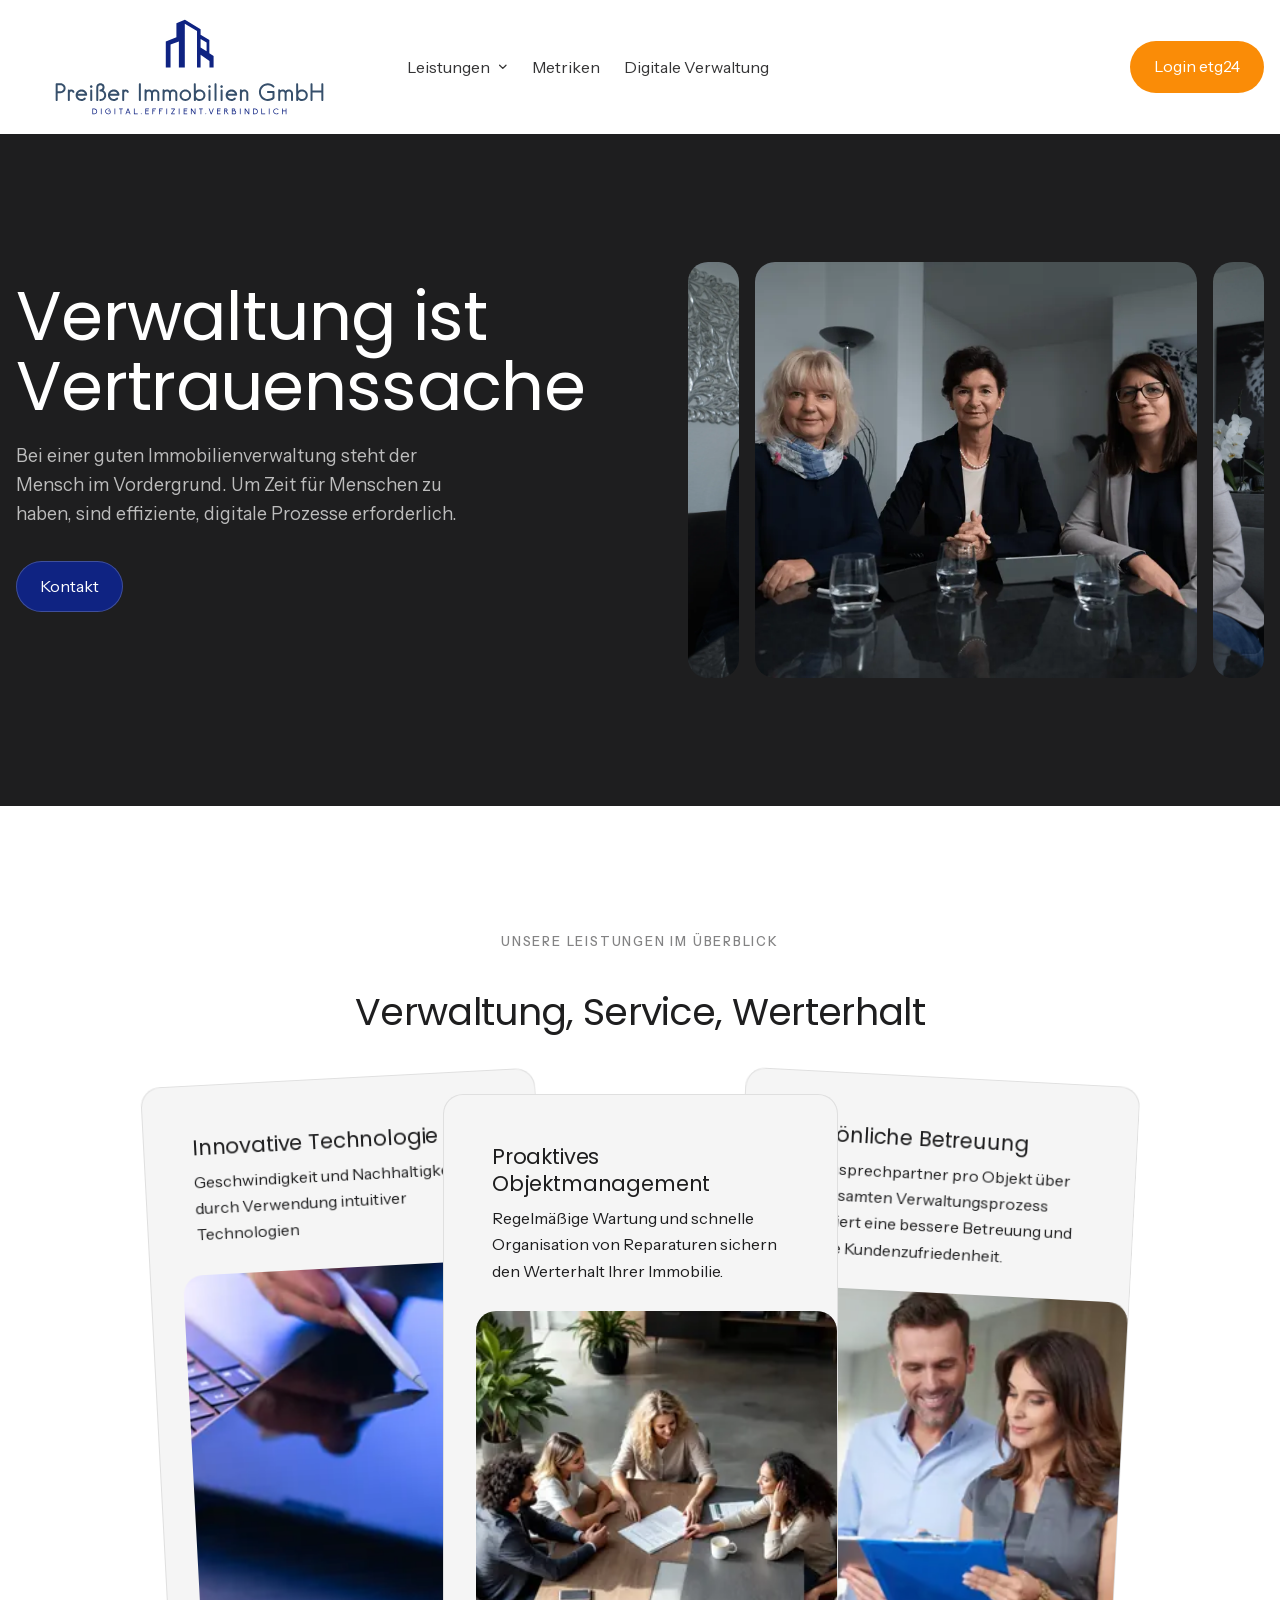
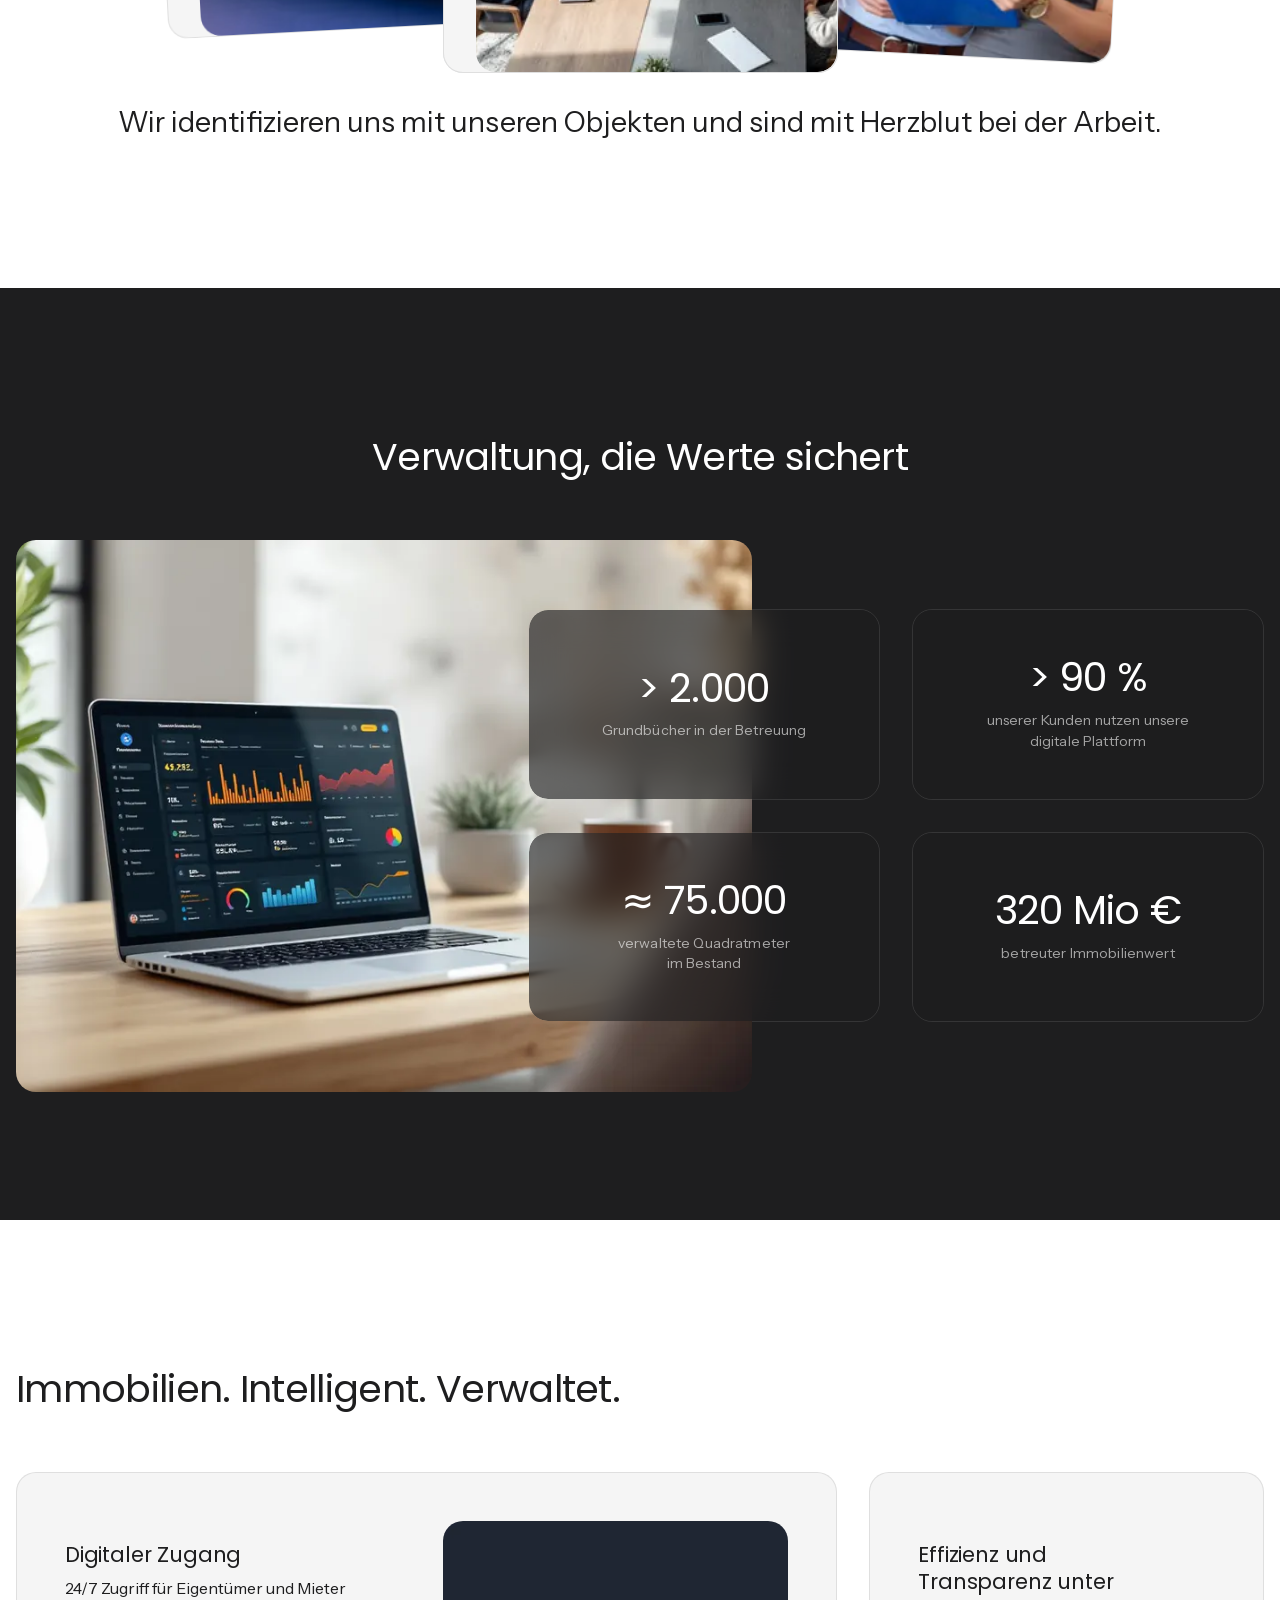
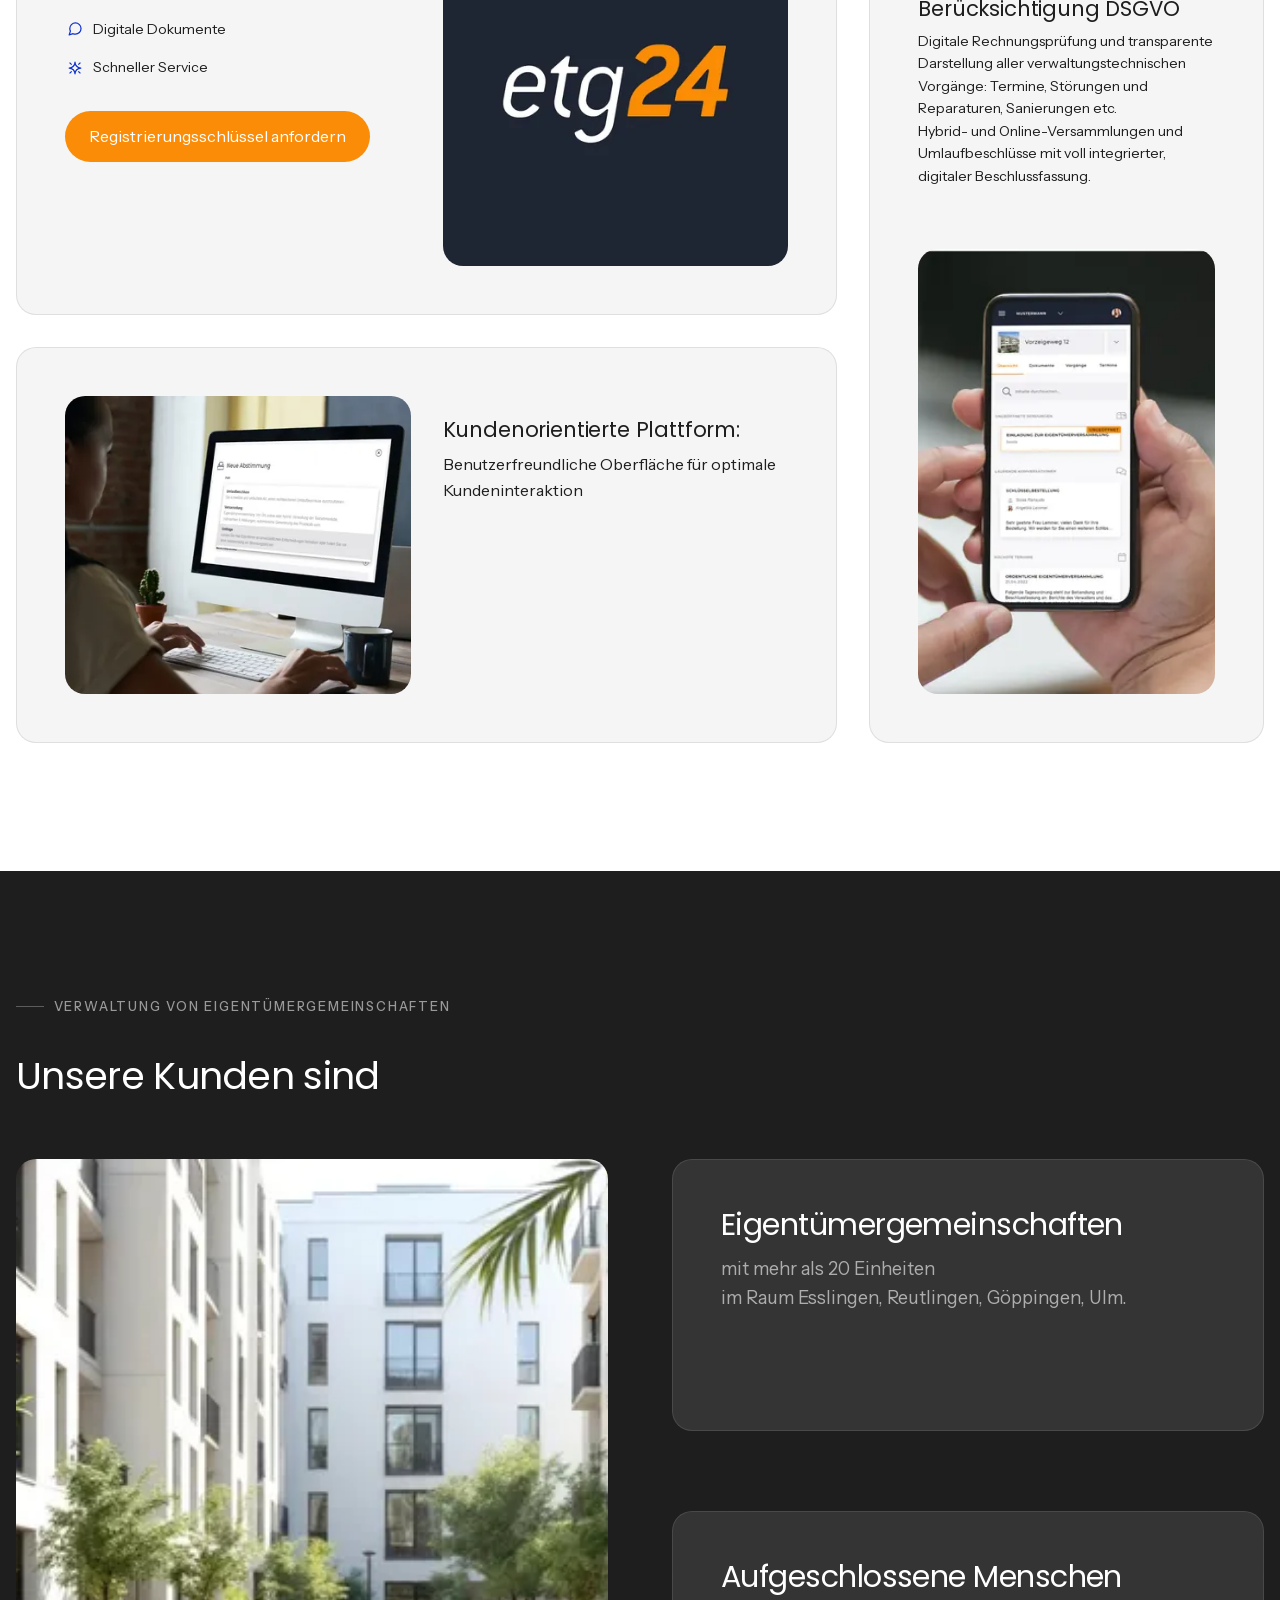
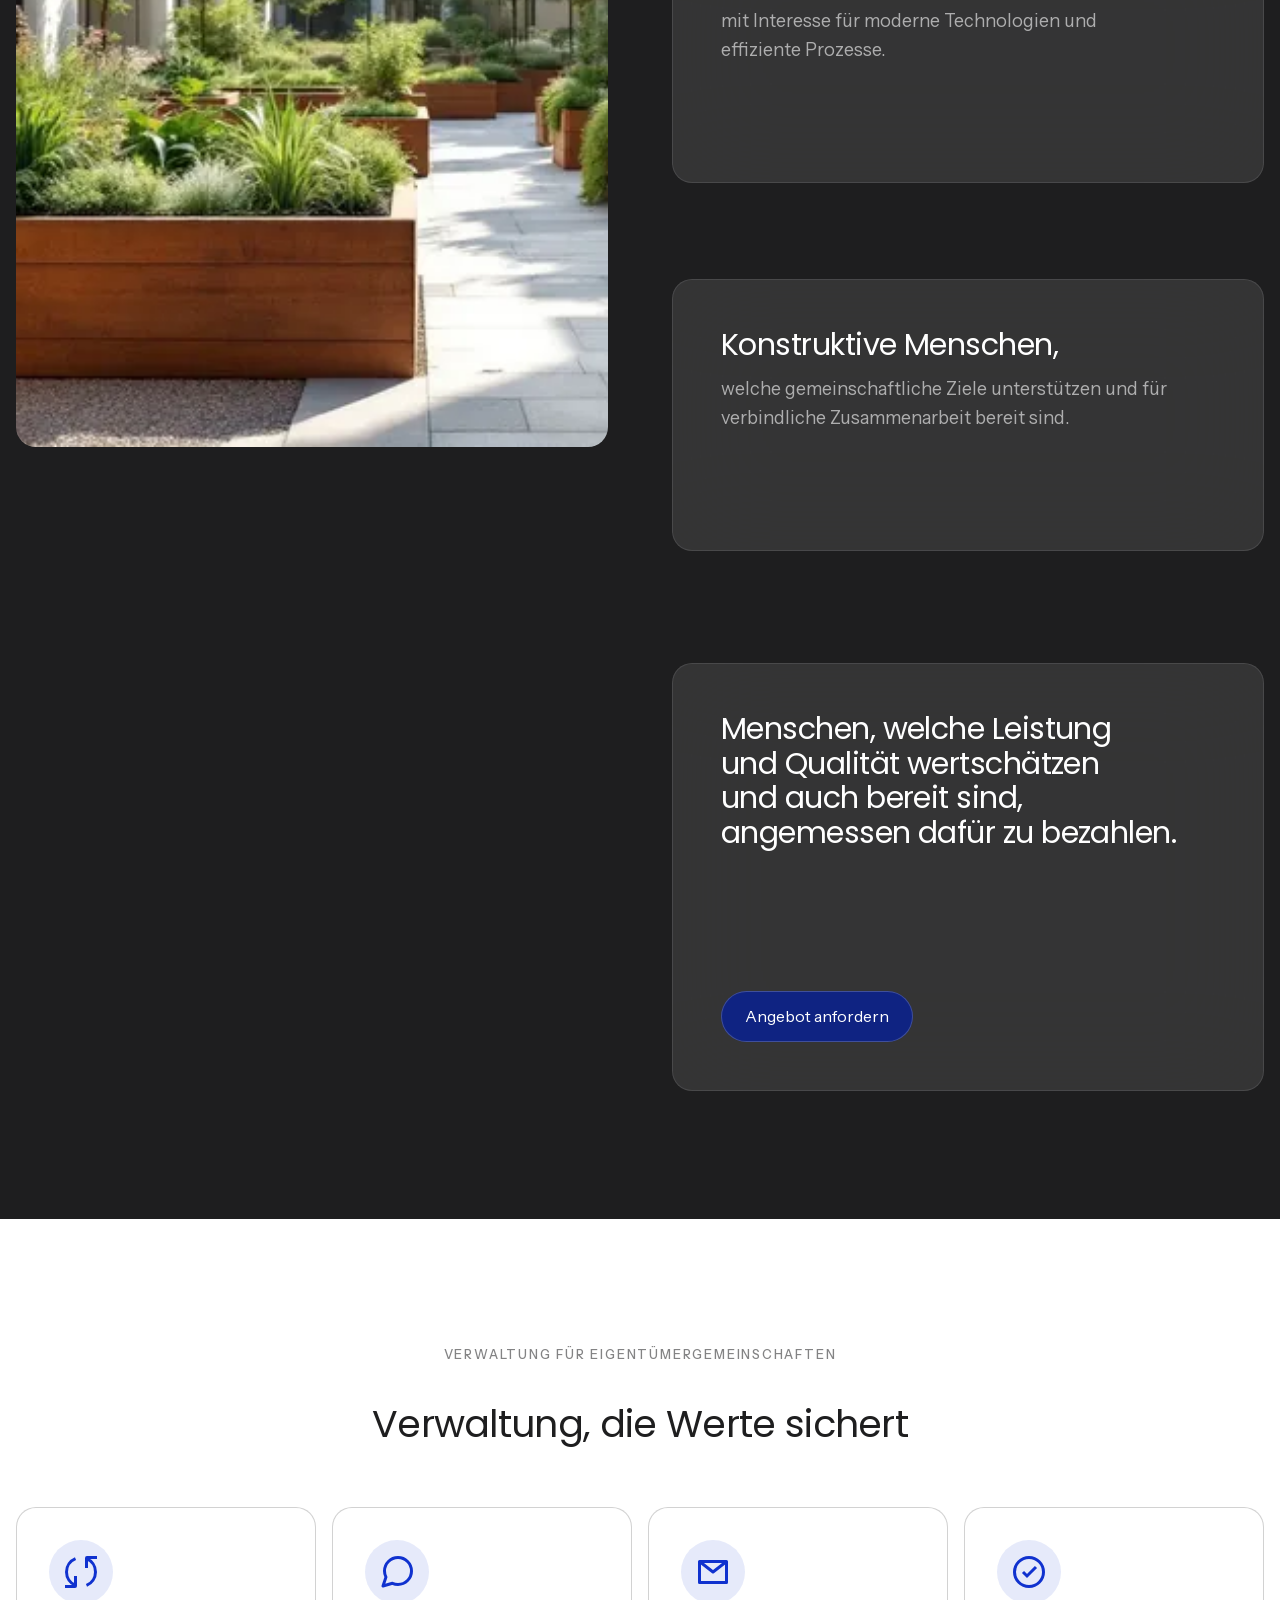
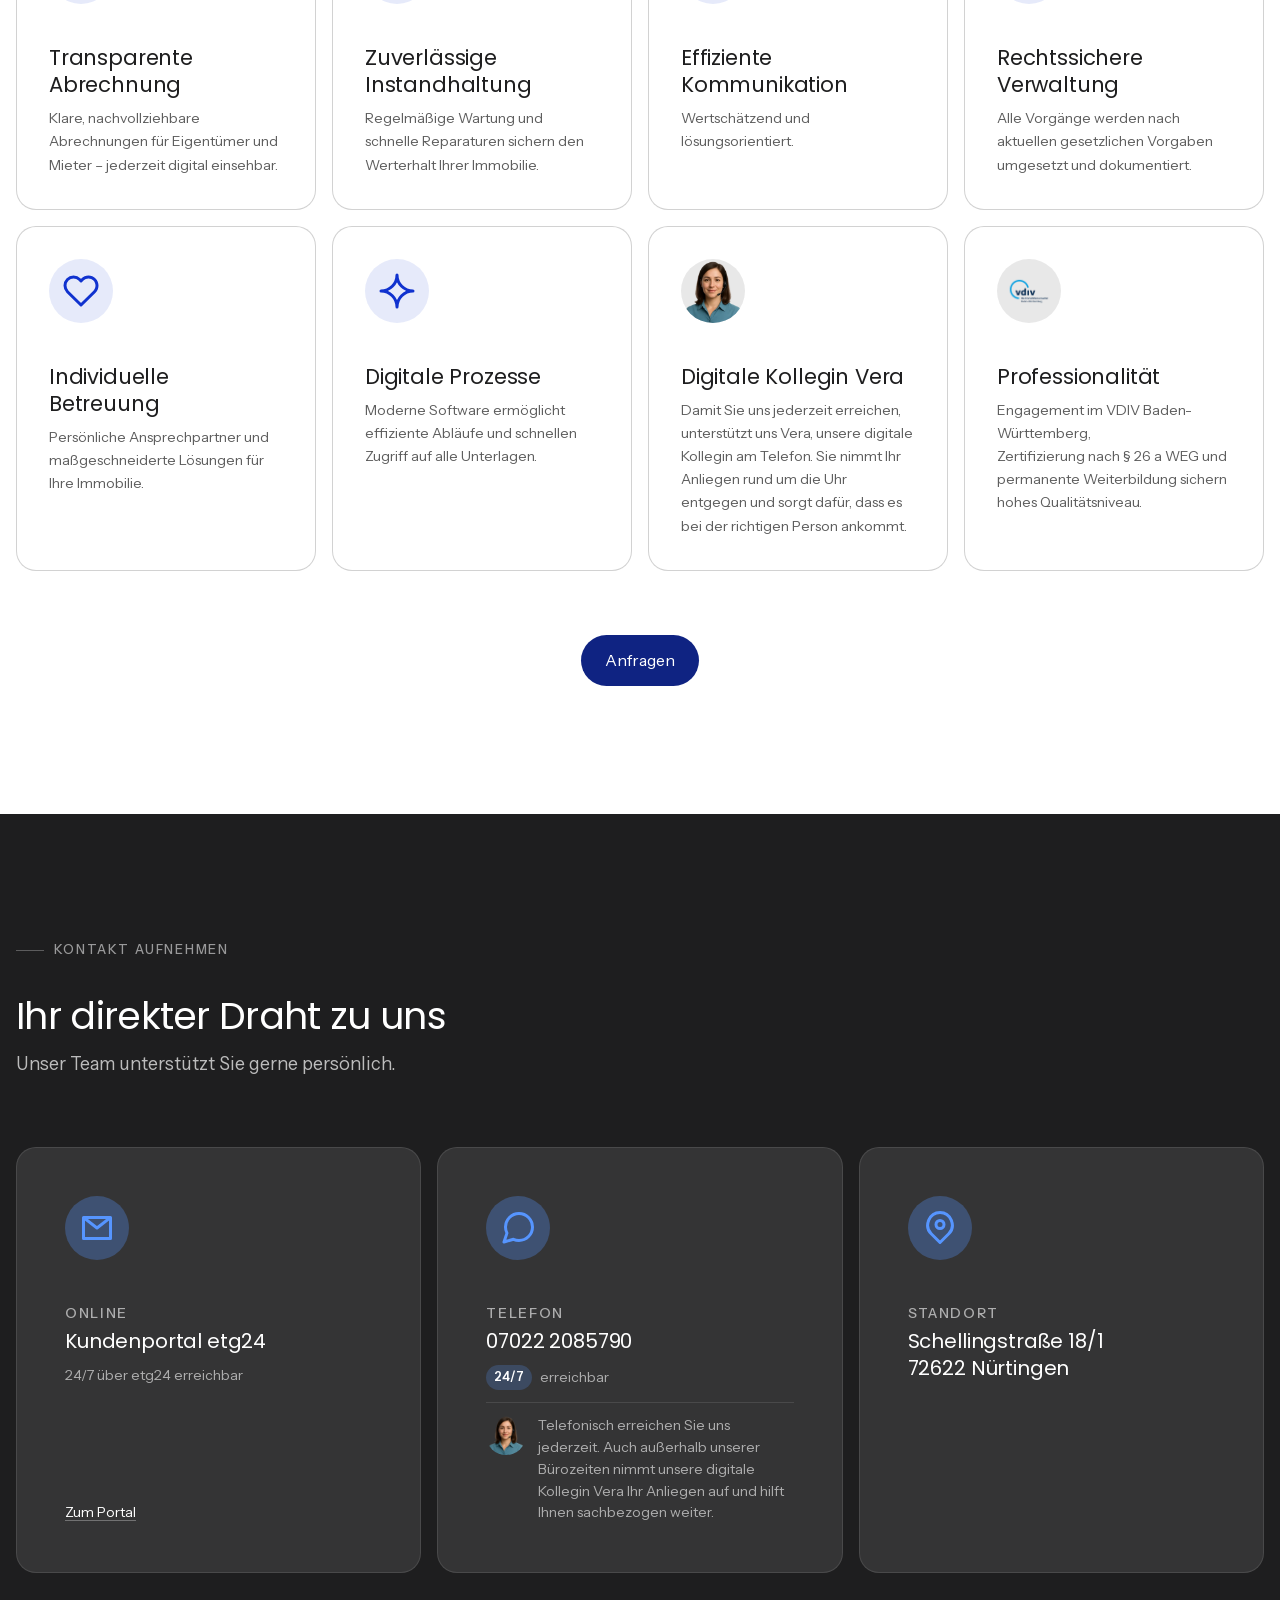
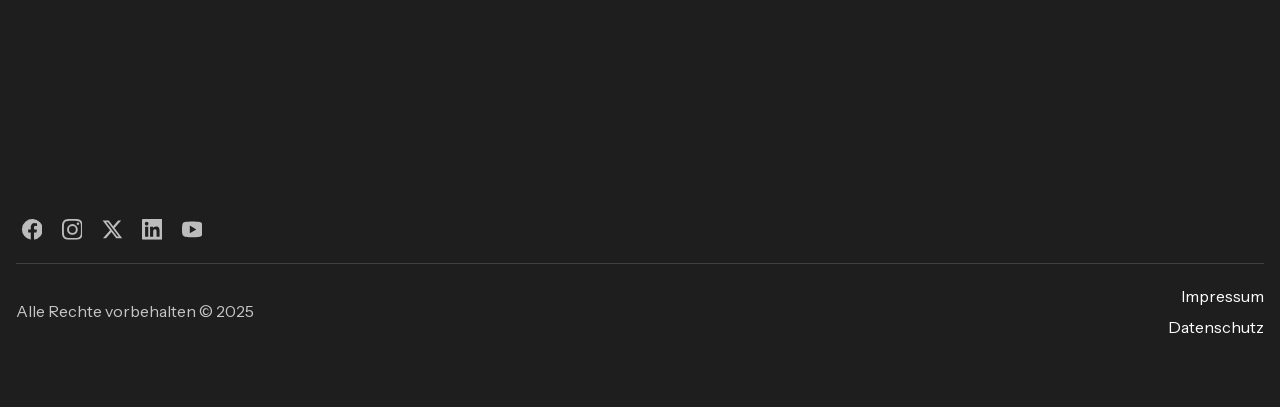
==== commit b913c991: "Gestaltung verfeinert und Vera von HeyVera eingebunden Schriften repariert: die @font-face-Pfade zei" ====
--- a/index.html
+++ b/index.html
@@ -528,7 +528,7 @@
 
       <ul class="audience-list">
         <li class="audience-slot">
-          <div class="card audience-card has-spacer">
+          <div class="card audience-card">
             <div class="card-body">
               <div class="header-block mb-0">
                 <h3 class="audience-heading">Eigentümergemeinschaften</h3>
@@ -538,7 +538,7 @@
           </div>
         </li>
         <li class="audience-slot">
-          <div class="card audience-card has-spacer blur mt-xs">
+          <div class="card audience-card blur mt-xs">
             <div class="card-body">
               <div class="header-block mb-0">
                 <h3 class="audience-heading">Aufgeschlossene Menschen</h3>
@@ -548,7 +548,7 @@
           </div>
         </li>
         <li class="audience-slot">
-          <div class="card audience-card has-spacer blur mt-sm">
+          <div class="card audience-card blur mt-sm">
             <div class="card-body">
               <div class="header-block mb-0">
                 <h3 class="audience-heading">Konstruktive Menschen,</h3>
@@ -617,7 +617,16 @@
         <h3 class="h4">Digitale Prozesse</h3>
         <p>Moderne Software ermöglicht effiziente Abläufe und schnellen Zugriff auf alle Unterlagen.</p>
       </li>
-      <li class="feature" aria-hidden="true"></li>
+      <li class="feature">
+        <span class="feature-avatar">
+          <img src="assets/img/vera-portrait-400.webp"
+               srcset="assets/img/vera-portrait-400.webp 400w, assets/img/vera-portrait-640.webp 640w"
+               sizes="64px" width="1024" height="1024"
+               alt="Vera, digitale Kollegin am Telefon, mit Headset" loading="lazy" decoding="async">
+        </span>
+        <h3 class="h4">Digitale Kollegin Vera</h3>
+        <p>Damit Sie uns jederzeit erreichen, unterstützt uns Vera, unsere digitale Kollegin am Telefon. Sie nimmt Ihr Anliegen rund um die Uhr entgegen und sorgt dafür, dass es bei der richtigen Person ankommt.</p>
+      </li>
       <li class="feature">
         <a class="feature-logo" href="https://vdiv-bw.de/" rel="noopener">
           <img src="assets/img/vdiv-bw-logo-400.webp" width="614" height="406" alt="VDIV Baden-Württemberg" loading="lazy" decoding="async">
@@ -645,27 +654,36 @@
     </div>
 
     <ul class="contact-grid">
-      <li class="card">
+      <li class="card contact-card">
         <div class="card-body">
-          <span class="icon is-large has-bg mb-xs" aria-hidden="true"><svg><use href="#i-mail"></use></svg></span>
-          <h3 class="h5">Online</h3>
-          <p class="text-muted">24/7 über etg24 erreichbar</p>
-        </div>
-      </li>
-      <li class="card">
+          <span class="icon is-large has-bg" aria-hidden="true"><svg><use href="#i-mail"></use></svg></span>
+          <h3 class="h5 contact-label">Online</h3>
+          <p class="contact-primary">Kundenportal etg24</p>
+          <p class="contact-note">24/7 über etg24 erreichbar</p>
+          <p class="contact-action"><a class="text-link" href="https://app.etg24.de/app/preisser">Zum Portal</a></p>
+        </div>
+      </li>
+      <li class="card contact-card">
         <div class="card-body">
-          <span class="icon is-large has-bg mb-xs" aria-hidden="true"><svg><use href="#i-chat"></use></svg></span>
-          <h3 class="h5">Telefon</h3>
-          <p class="text-muted">Mo–Do 10:00–13:00 Uhr</p>
-          <p class="mb-0"><a class="text-link" href="tel:+4970222085790">07022 2085790</a></p>
-        </div>
-      </li>
-      <li class="card">
+          <span class="icon is-large has-bg" aria-hidden="true"><svg><use href="#i-chat"></use></svg></span>
+          <h3 class="h5 contact-label">Telefon</h3>
+          <p class="contact-primary"><a href="tel:+4970222085790">07022 2085790</a></p>
+          <p class="contact-note"><span class="contact-badge">24/7</span> erreichbar</p>
+          <p class="contact-note contact-vera">
+            <span class="contact-vera-avatar">
+              <img src="assets/img/vera-portrait-400.webp" width="1024" height="1024" sizes="40px"
+                   alt="" loading="lazy" decoding="async">
+            </span>
+            Telefonisch erreichen Sie uns jederzeit. Auch außerhalb unserer Bürozeiten nimmt unsere digitale Kollegin Vera Ihr Anliegen auf und hilft Ihnen sachbezogen weiter.
+          </p>
+        </div>
+      </li>
+      <li class="card contact-card">
         <div class="card-body">
-          <span class="icon is-large has-bg mb-xs" aria-hidden="true"><svg><use href="#i-pin"></use></svg></span>
-          <h3 class="h5">Standort</h3>
-          <address>
-            <a class="text-link" href="https://www.openstreetmap.org/search?query=Schellingstra%C3%9Fe%2018%2F1%2C%2072622%20N%C3%BCrtingen" rel="noopener">Schellingstraße 18/1, 72622 Nürtingen</a>
+          <span class="icon is-large has-bg" aria-hidden="true"><svg><use href="#i-pin"></use></svg></span>
+          <h3 class="h5 contact-label">Standort</h3>
+          <address class="contact-primary">
+            <a href="https://www.openstreetmap.org/search?query=Schellingstra%C3%9Fe%2018%2F1%2C%2072622%20N%C3%BCrtingen" rel="noopener">Schellingstraße 18/1<br>72622 Nürtingen</a>
           </address>
         </div>
       </li>
--- a/assets/css/styles.css
+++ b/assets/css/styles.css
@@ -14,7 +14,7 @@
   font-style: normal;
   font-weight: 400 700;
   font-display: swap;
-  src: url("../fonts/instrument-sans-400700-latin.woff2") format("woff2");
+  src: url("../fonts/instrument-sans-latin.woff2") format("woff2");
   unicode-range: U+0000-00FF, U+0131, U+0152-0153, U+02BB-02BC, U+02C6, U+02DA,
     U+02DC, U+0304, U+0308, U+0329, U+2000-206F, U+20AC, U+2122, U+2191, U+2193,
     U+2212, U+2215, U+FEFF, U+FFFD;
@@ -25,7 +25,7 @@
   font-style: normal;
   font-weight: 400 700;
   font-display: swap;
-  src: url("../fonts/instrument-sans-400700-latin-ext.woff2") format("woff2");
+  src: url("../fonts/instrument-sans-latin-ext.woff2") format("woff2");
   unicode-range: U+0100-02BA, U+02BD-02C5, U+02C7-02CC, U+02CE-02D7, U+02DD-02FF,
     U+0304, U+0308, U+0329, U+1D00-1DBF, U+1E00-1E9F, U+1EF2-1EFF, U+2020,
     U+20A0-20AB, U+20AD-20C0, U+2113, U+2C60-2C7F, U+A720-A7FF;
@@ -36,7 +36,7 @@
   font-style: normal;
   font-weight: 400;
   font-display: swap;
-  src: url("../fonts/poppins-400-latin.woff2") format("woff2");
+  src: url("../fonts/poppins-latin.woff2") format("woff2");
   unicode-range: U+0000-00FF, U+0131, U+0152-0153, U+02BB-02BC, U+02C6, U+02DA,
     U+02DC, U+0304, U+0308, U+0329, U+2000-206F, U+20AC, U+2122, U+2191, U+2193,
     U+2212, U+2215, U+FEFF, U+FFFD;
@@ -47,7 +47,7 @@
   font-style: normal;
   font-weight: 400;
   font-display: swap;
-  src: url("../fonts/poppins-400-latin-ext.woff2") format("woff2");
+  src: url("../fonts/poppins-latin-ext.woff2") format("woff2");
   unicode-range: U+0100-02BA, U+02BD-02C5, U+02C7-02CC, U+02CE-02D7, U+02DD-02FF,
     U+0304, U+0308, U+0329, U+1D00-1DBF, U+1E00-1E9F, U+1EF2-1EFF, U+2020,
     U+20A0-20AB, U+20AD-20C0, U+2113, U+2C60-2C7F, U+A720-A7FF;
@@ -109,6 +109,8 @@
   --text: var(--ink);
   --card-bg: var(--surface);
   --card-text: var(--ink);
+  --card-border: var(--ink-a10);
+  --card-border-hover: var(--ink-a20);
   --icon-accent: var(--accent-link);
   --link: var(--accent-link);
   --link-hover: var(--accent-link-hover);
@@ -133,14 +135,22 @@
   --h3-size: 1.78rem;
   --h4-size: 1.33rem;
   --h5-size: 1rem;
-  --heading-lh: 1.04em;
-  --heading-ls: -0.01em;
+
+  /* Zwei Zeilenhöhen: die enge bleibt der Titelzeile im Kopfbereich
+     vorbehalten, alle übrigen Überschriften bekommen etwas mehr Luft –
+     mehrzeilige Überschriften wirken damit ruhiger. */
+  --heading-lh-tight: 1.04em;
+  --heading-lh: 1.12em;
+  --heading-ls: -0.018em;
+  --heading-ls-small: -0.008em;
 
   --text-size: 1rem;
   --text-lg: 1.13rem;
   --text-sm: 0.88rem;
-  --text-lh: 1.6em;
-  --eyebrow-size: 0.9rem;
+  --text-lh: 1.6em;   /* Vorspann im Kopfbereich – bleibt unverändert */
+  --body-lh: 1.65em;  /* Fließtext, minimal luftiger */
+  --measure: 68ch;
+  --eyebrow-size: 0.8rem;
 
   /* Bewegung */
   --ease-out: cubic-bezier(0.165, 0.84, 0.44, 1);
@@ -153,6 +163,8 @@
   --text: var(--white);
   --card-bg: var(--white-a10);
   --card-text: var(--white);
+  --card-border: var(--white-a10);
+  --card-border-hover: var(--white-a20);
   --icon-accent: var(--accent-on-dark);
   --link: var(--white);
   --link-hover: var(--white-a60);
@@ -172,7 +184,8 @@
 html {
   -webkit-text-size-adjust: 100%;
   scroll-behavior: smooth;
-  scroll-padding-top: var(--s-2);
+  /* Sprungziele dürfen nicht unter der haftenden Kopfzeile landen. */
+  scroll-padding-top: 6rem;
 }
 
 body {
@@ -290,19 +303,29 @@
 
 p {
   margin: 0 0 0.7em;
+  line-height: var(--body-lh);
+  /* Verhindert Schusterjungen am Absatzende. */
+  text-wrap: pretty;
+}
+
+/* Fließtext bleibt lesbar breit, auch wenn die Spalte breiter wird.
+   (Karten sind ohnehin schmal und bringen eigene Maße mit.) */
+.section > .container > p,
+.legal p {
+  max-width: var(--measure);
 }
 
 strong,
 b {
-  font-weight: 700;
+  font-weight: 600;
 }
 
 .h1 {
   margin-bottom: 0.3em;
   font-family: var(--font-heading);
   font-size: var(--h1-size);
-  line-height: var(--heading-lh);
-  letter-spacing: var(--heading-ls);
+  line-height: var(--heading-lh-tight);
+  letter-spacing: -0.01em;
   font-weight: 400;
   text-wrap: balance;
 }
@@ -330,9 +353,10 @@
   margin-bottom: 0.35em;
   font-family: var(--font-heading);
   font-size: var(--h4-size);
-  line-height: 1.3em;
-  letter-spacing: var(--heading-ls);
+  line-height: 1.28em;
+  letter-spacing: var(--heading-ls-small);
   font-weight: 400;
+  text-wrap: balance;
 }
 
 .h5 {
@@ -344,16 +368,32 @@
   font-weight: 400;
 }
 
+/* Gesperrte Versalien als ruhige Vorzeile – zusammen mit der feinen Linie
+   trennt das die Abschnitte klarer als bloß kleinerer Text. */
 .eyebrow {
-  display: inline-block;
+  display: inline-flex;
+  align-items: center;
+  gap: 0.75em;
   margin: 0 0 var(--s-125);
   font-family: var(--font-body);
   font-size: var(--eyebrow-size);
   line-height: 1.3em;
-  font-weight: 400;
-  letter-spacing: 0.01em;
+  font-weight: 500;
+  letter-spacing: 0.14em;
   text-transform: uppercase;
-  color: color-mix(in srgb, currentColor 60%, transparent);
+  color: color-mix(in srgb, currentColor 55%, transparent);
+}
+
+.eyebrow::before {
+  content: "";
+  width: 1.75rem;
+  height: 1px;
+  background-color: currentColor;
+  opacity: 0.5;
+}
+
+.is-centered > .eyebrow::before {
+  display: none;
 }
 
 .text-lg {
@@ -616,12 +656,28 @@
 
 /* Bewusst display:block — mehrere .card-body stapeln sich dadurch
    untereinander, so wie im Original. */
+/* Eine feine Kante auf allen Karten. Sie gibt den Flächen eine klare
+   Begrenzung, auch dort wo Karte und Hintergrund ähnlich hell sind, und
+   hält das Kartenbild über alle Abschnitte hinweg einheitlich. */
 .card {
   display: block;
+  border: 1px solid var(--card-border);
   border-radius: var(--radius-card);
   background-color: var(--card-bg);
   color: var(--card-text);
   overflow: hidden;
+  transition: border-color 0.3s var(--ease-out), transform 0.3s var(--ease-out);
+}
+
+/* Karten, die für sich stehen, heben sich beim Überfahren leicht an.
+   Ausgenommen sind die Karten im schrägen Stapel und die etg24-Kacheln,
+   deren Wirkung von ihrer festen Lage lebt. */
+.metric-card:hover,
+.audience-card:hover,
+.contact-card:hover,
+.etg-grid > .card:hover {
+  border-color: var(--card-border-hover);
+  transform: translateY(-2px);
 }
 
 .card-body {
@@ -1059,26 +1115,39 @@
   gap: var(--gap-sm);
 }
 
+/* Die Kartenspalte überlagert das Bild bewusst. Damit das nicht nach Zufall
+   aussieht, bekommen die Karten eine echte Milchglasfläche mit feiner Kante –
+   der Text bleibt auf dem Foto lesbar, die Ebenen bleiben erkennbar. */
+.metric-card {
+  background-color: transparent;
+}
+
 .metric-card .card-body {
-  background-color: var(--ink-a40);
   align-items: center;
   justify-content: center;
+  gap: var(--s-075);
+  background-color: color-mix(in srgb, var(--ink) 62%, transparent);
+  backdrop-filter: blur(18px);
   text-align: center;
 }
 
 .metric-value {
   margin-bottom: 0;
   font-family: var(--font-heading);
-  font-size: var(--h3-size);
-  line-height: var(--heading-lh);
+  font-size: clamp(1.9rem, 1.2rem + 1.6vw, 2.6rem);
+  line-height: 1;
   letter-spacing: var(--heading-ls);
+  font-variant-numeric: lining-nums tabular-nums;
   transform-style: preserve-3d;
 }
 
 .metric-label {
+  max-width: 22ch;
   margin-bottom: 0;
-  font-size: var(--text-lg);
-  line-height: var(--text-lh);
+  font-size: var(--text-sm);
+  line-height: 1.45em;
+  letter-spacing: 0.01em;
+  color: var(--white-a60);
 }
 
 /* --- etg24 -------------------------------------------------------------- */
@@ -1140,46 +1209,83 @@
   top: var(--section-pad);
 }
 
-.audience-card > .card-body:first-child {
-  aspect-ratio: 3 / 2;
-}
-
-/* Karten ohne zweiten Inhaltsblock behalten dessen Höhe als Luft am Fuß —
-   das hält die gestaffelte Stapelung wie im Original. */
-.audience-card.has-spacer {
-  padding-bottom: calc(var(--card-pad) * 2);
+/* Im Original standen die Karten auf einem erzwungenen 3:2-Format plus einem
+   leeren zweiten Inhaltsblock – daher die großen toten Flächen. Statt dessen
+   eine ruhige Mindesthöhe mit senkrecht zentriertem Inhalt. */
+.audience-card {
+  min-height: 17rem;
+}
+
+.audience-card .card-body {
+  justify-content: center;
 }
 
 .audience-heading {
-  margin: 0 0 0.35em;
+  margin: 0 0 0.4em;
   font-family: var(--font-heading);
-  font-size: 2rem;
-  line-height: var(--heading-lh);
+  font-size: clamp(1.5rem, 1.1rem + 1vw, 2rem);
+  line-height: 1.14em;
   letter-spacing: var(--heading-ls);
   font-weight: 400;
+  text-wrap: balance;
+}
+
+.audience-card .text-lg {
+  max-width: 44ch;
+  color: var(--white-a60);
 }
 
 /* --- Leistungsmerkmale (Icon-Raster) ------------------------------------ */
 
+/* Acht gleichwertige Merkmale in vier Spalten – das Raster geht glatt auf,
+   statt wie im Original mit einer leeren Zelle aufgefüllt zu werden. Jede
+   Kachel steht auf einer eigenen Fläche; das wirkt geordneter als frei
+   schwebende Symbole. */
 .feature-grid {
   display: grid;
-  grid-template-columns: repeat(3, minmax(0, 1fr));
-  gap: var(--gap-lg);
-  text-align: center;
+  grid-template-columns: repeat(4, minmax(0, 1fr));
+  gap: var(--gap-xs);
 }
 
 .feature {
   display: flex;
   flex-direction: column;
-  align-items: center;
-}
-
-.feature .icon.has-bg {
-  margin-bottom: var(--s-1);
-}
-
-.feature-logo {
+  padding: var(--s-2);
+  border: 1px solid var(--border-soft);
+  border-radius: var(--radius-card);
+  background-color: var(--bg);
+  transition: border-color 0.3s var(--ease-out), background-color 0.3s var(--ease-out),
+    transform 0.3s var(--ease-out);
+}
+
+.feature:hover {
+  border-color: color-mix(in srgb, var(--accent-link) 35%, transparent);
+  background-color: color-mix(in srgb, var(--accent-link) 3%, var(--bg));
+  transform: translateY(-3px);
+}
+
+.feature .icon.has-bg,
+.feature-logo,
+.feature-avatar {
+  margin-bottom: var(--s-125);
+}
+
+.feature .h4 {
+  margin-bottom: 0.4em;
+}
+
+.feature > p {
+  margin-bottom: 0;
+  font-size: var(--text-sm);
+  color: color-mix(in srgb, currentColor 72%, transparent);
+}
+
+/* Fremdlogo und Porträt greifen die runde Symbolfläche auf, damit die
+   Kacheln trotz unterschiedlicher Bildquellen gleich wirken. */
+.feature-logo,
+.feature-avatar {
   display: inline-flex;
+  flex: none;
   align-items: center;
   justify-content: center;
   width: 3rem;
@@ -1188,7 +1294,6 @@
   box-sizing: content-box;
   border-radius: var(--radius-pill);
   background-color: color-mix(in srgb, currentColor 10%, transparent);
-  margin-bottom: var(--s-1);
 }
 
 .feature-logo img {
@@ -1196,13 +1301,112 @@
   height: auto;
 }
 
+.feature-avatar {
+  padding: 0;
+  overflow: hidden;
+  width: 4rem;
+  height: 4rem;
+}
+
+/* Der Bildausschnitt liegt etwas höher, damit das Gesicht im runden
+   Rahmen mittig sitzt. */
+.feature-avatar img,
+.contact-vera-avatar img {
+  width: 100%;
+  height: 100%;
+  object-fit: cover;
+  object-position: 50% 22%;
+}
+
 /* --- Kontakt ------------------------------------------------------------ */
 
 .contact-grid {
   display: grid;
   grid-template-columns: repeat(3, minmax(0, 1fr));
-  gap: var(--gap-sm);
-}
+  gap: var(--gap-xs);
+}
+
+.contact-card .icon.has-bg {
+  margin-bottom: var(--s-15);
+}
+
+/* Die Rubrik tritt zurück, der eigentliche Kontaktweg nach vorn. */
+.contact-label {
+  margin-bottom: 0.35em;
+  font-family: var(--font-body);
+  font-size: var(--text-sm);
+  font-weight: 500;
+  letter-spacing: 0.12em;
+  text-transform: uppercase;
+  color: var(--white-a60);
+}
+
+.contact-primary {
+  margin-bottom: 0.5em;
+  font-family: var(--font-heading);
+  font-size: 1.25rem;
+  line-height: 1.35em;
+  letter-spacing: var(--heading-ls-small);
+  font-style: normal;
+}
+
+.contact-primary a {
+  text-decoration: none;
+  text-underline-offset: 0.2em;
+  transition: text-decoration-color 0.2s;
+}
+
+.contact-primary a:hover {
+  text-decoration: underline;
+}
+
+.contact-note {
+  margin-bottom: 0;
+  font-size: var(--text-sm);
+  line-height: 1.55em;
+  color: var(--white-a60);
+}
+
+.contact-note + .contact-note {
+  margin-top: var(--s-075);
+}
+
+.contact-action {
+  margin-top: auto;
+  padding-top: var(--s-1);
+  margin-bottom: 0;
+  font-size: var(--text-sm);
+}
+
+/* Kleine Auszeichnung für die Rund-um-die-Uhr-Erreichbarkeit. */
+.contact-badge {
+  display: inline-block;
+  margin-right: 0.4em;
+  padding: 0.15em 0.6em;
+  border-radius: var(--radius-pill);
+  background-color: color-mix(in srgb, var(--accent-on-dark) 22%, transparent);
+  color: var(--white);
+  font-size: 0.78rem;
+  font-weight: 600;
+  letter-spacing: 0.04em;
+}
+
+.contact-vera {
+  display: flex;
+  gap: var(--s-075);
+  align-items: flex-start;
+  padding-top: var(--s-075);
+  border-top: 1px solid var(--white-a10);
+}
+
+.contact-vera-avatar {
+  flex: none;
+  width: 2.5rem;
+  height: 2.5rem;
+  border-radius: var(--radius-pill);
+  overflow: hidden;
+}
+
 
 /* --- Rechtstexte -------------------------------------------------------- */
 
@@ -1419,6 +1623,10 @@
      erhält den haftenden Bildlauf und spart über 1.000 px Seitenhöhe. */
   .audience-grid {
     grid-template-columns: minmax(200px, 1fr) minmax(200px, 1.5fr);
+  }
+
+  .feature-grid {
+    grid-template-columns: repeat(2, minmax(0, 1fr));
   }
 
   .hero-media {
@@ -1489,13 +1697,18 @@
   }
 
   .metrics-cards,
-  .feature-grid,
   .contact-grid {
     grid-template-columns: minmax(0, 1fr);
   }
 
+  /* Zwei Kacheln nebeneinander bleiben auf großen Telefonen lesbar und
+     halten den Abschnitt kompakt. */
   .feature-grid {
-    gap: var(--gap-sm);
+    grid-template-columns: repeat(2, minmax(0, 1fr));
+  }
+
+  .feature {
+    padding: var(--s-15);
   }
 
   /* Ab hier bleibt nur die Textspalte – wie im Original. */
@@ -1515,12 +1728,8 @@
     position: static;
   }
 
-  .audience-card .card-body {
-    aspect-ratio: auto;
-  }
-
-  .audience-card .card-body:empty {
-    display: none;
+  .audience-card {
+    min-height: 0;
   }
 
   .footer-row {
@@ -1570,6 +1779,12 @@
     grid-column: auto;
   }
 
+  /* Unter 480 px wird eine zweite Spalte zu schmal für Überschrift und
+     Beschreibung – die Kacheln stehen dann untereinander. */
+  .feature-grid {
+    grid-template-columns: minmax(0, 1fr);
+  }
+
   .footer-social {
     justify-content: space-between;
     width: 100%;
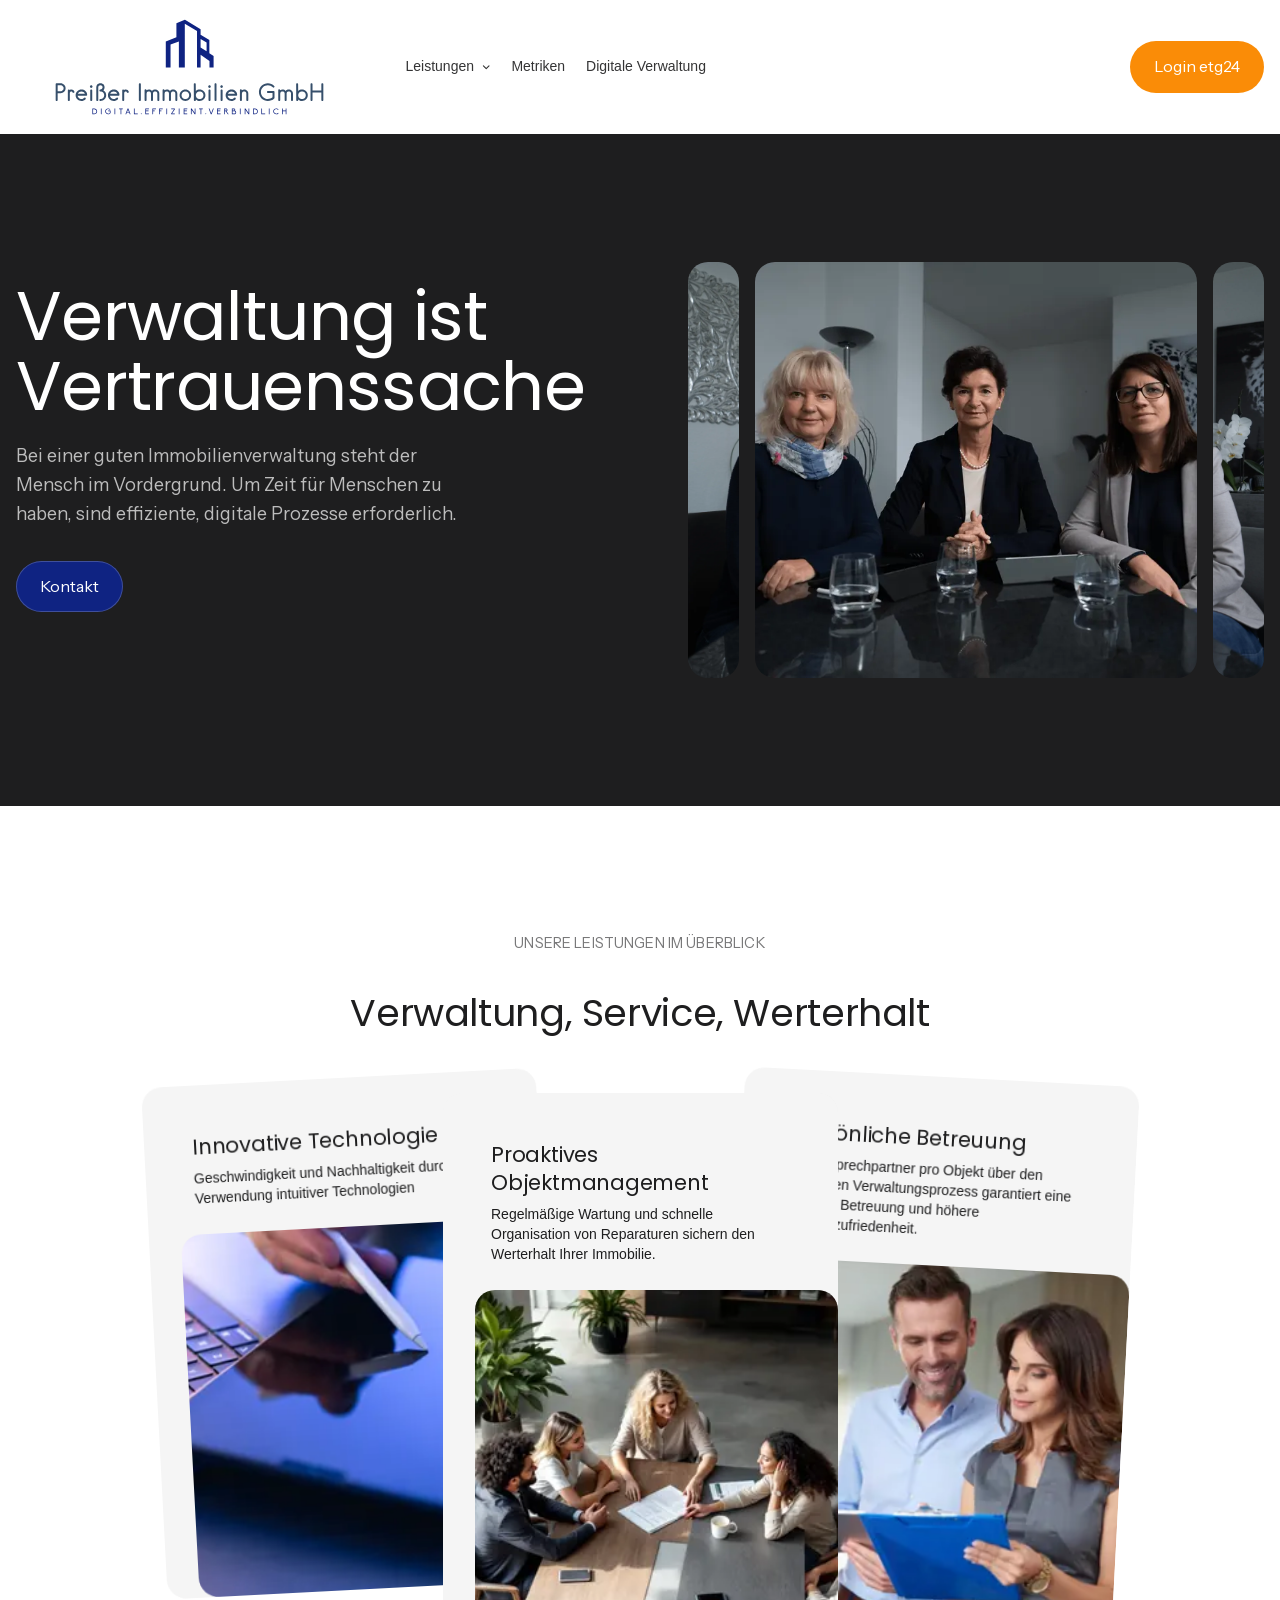
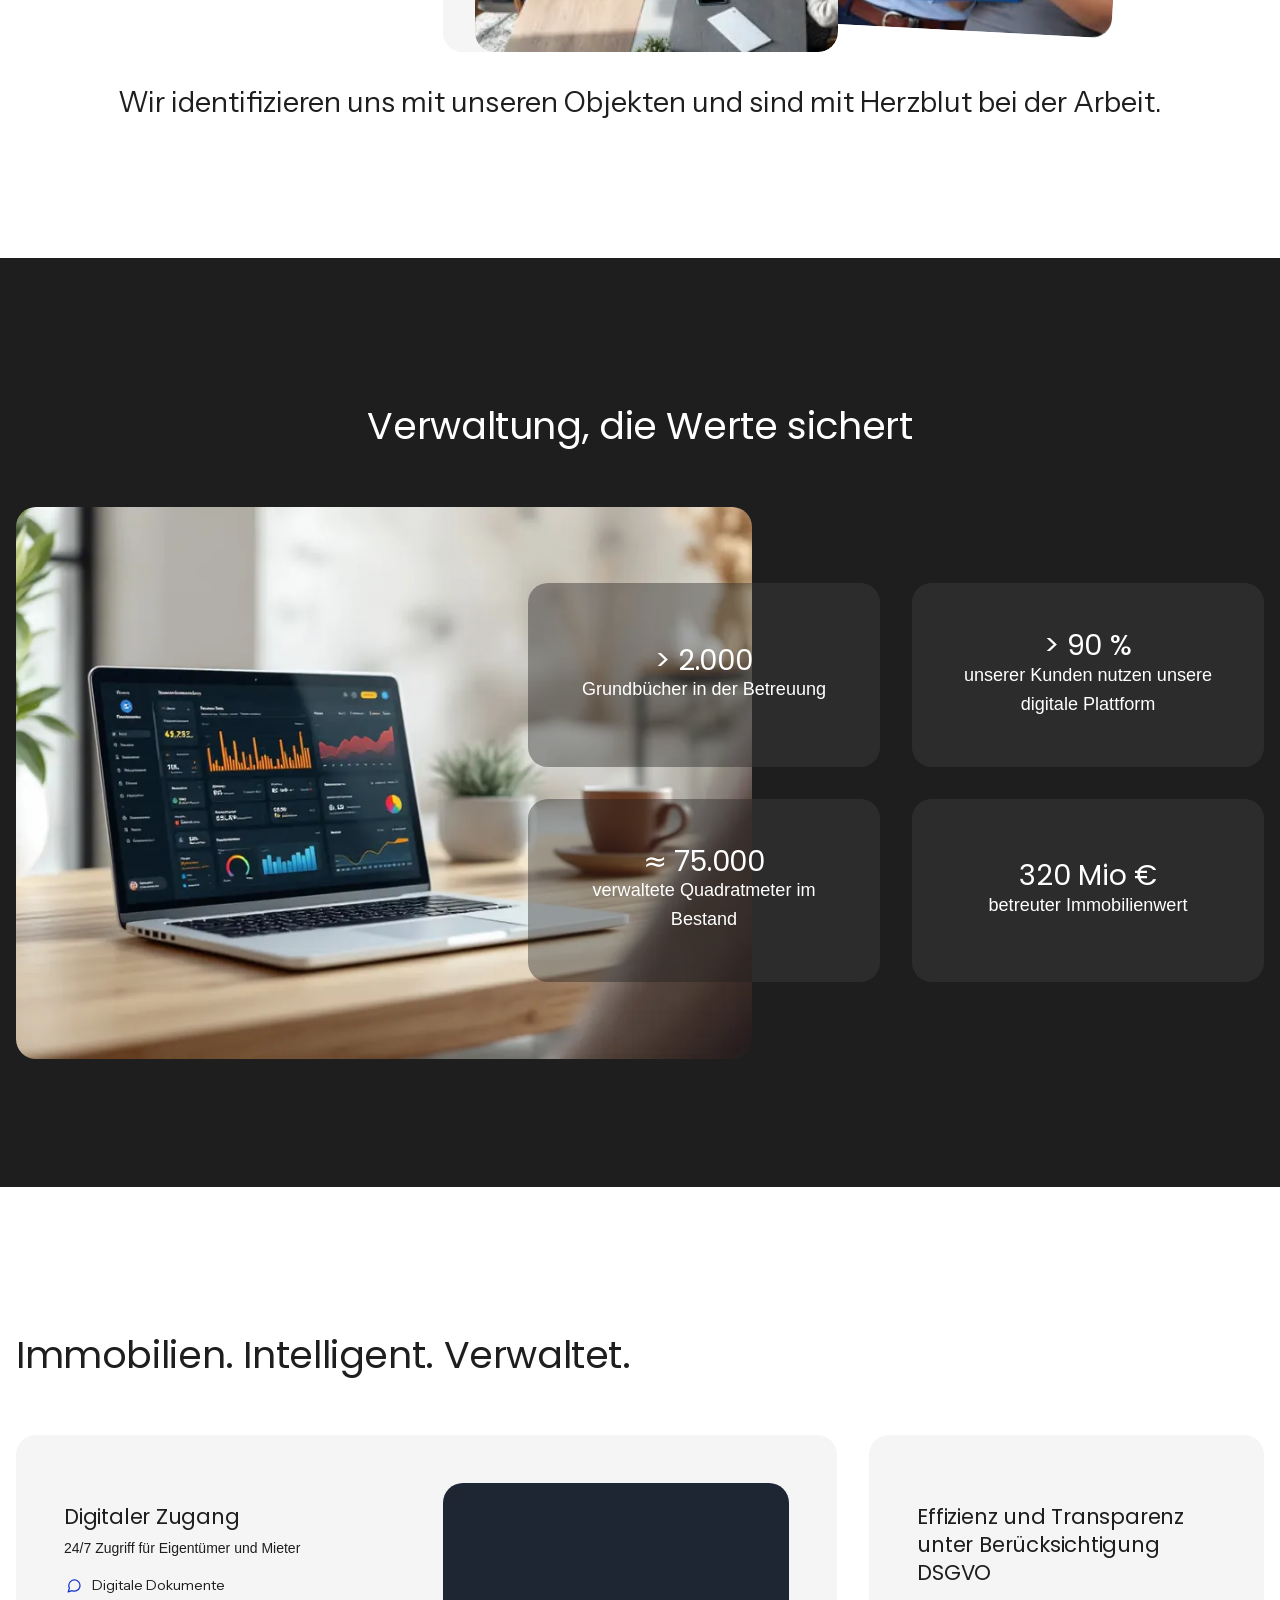
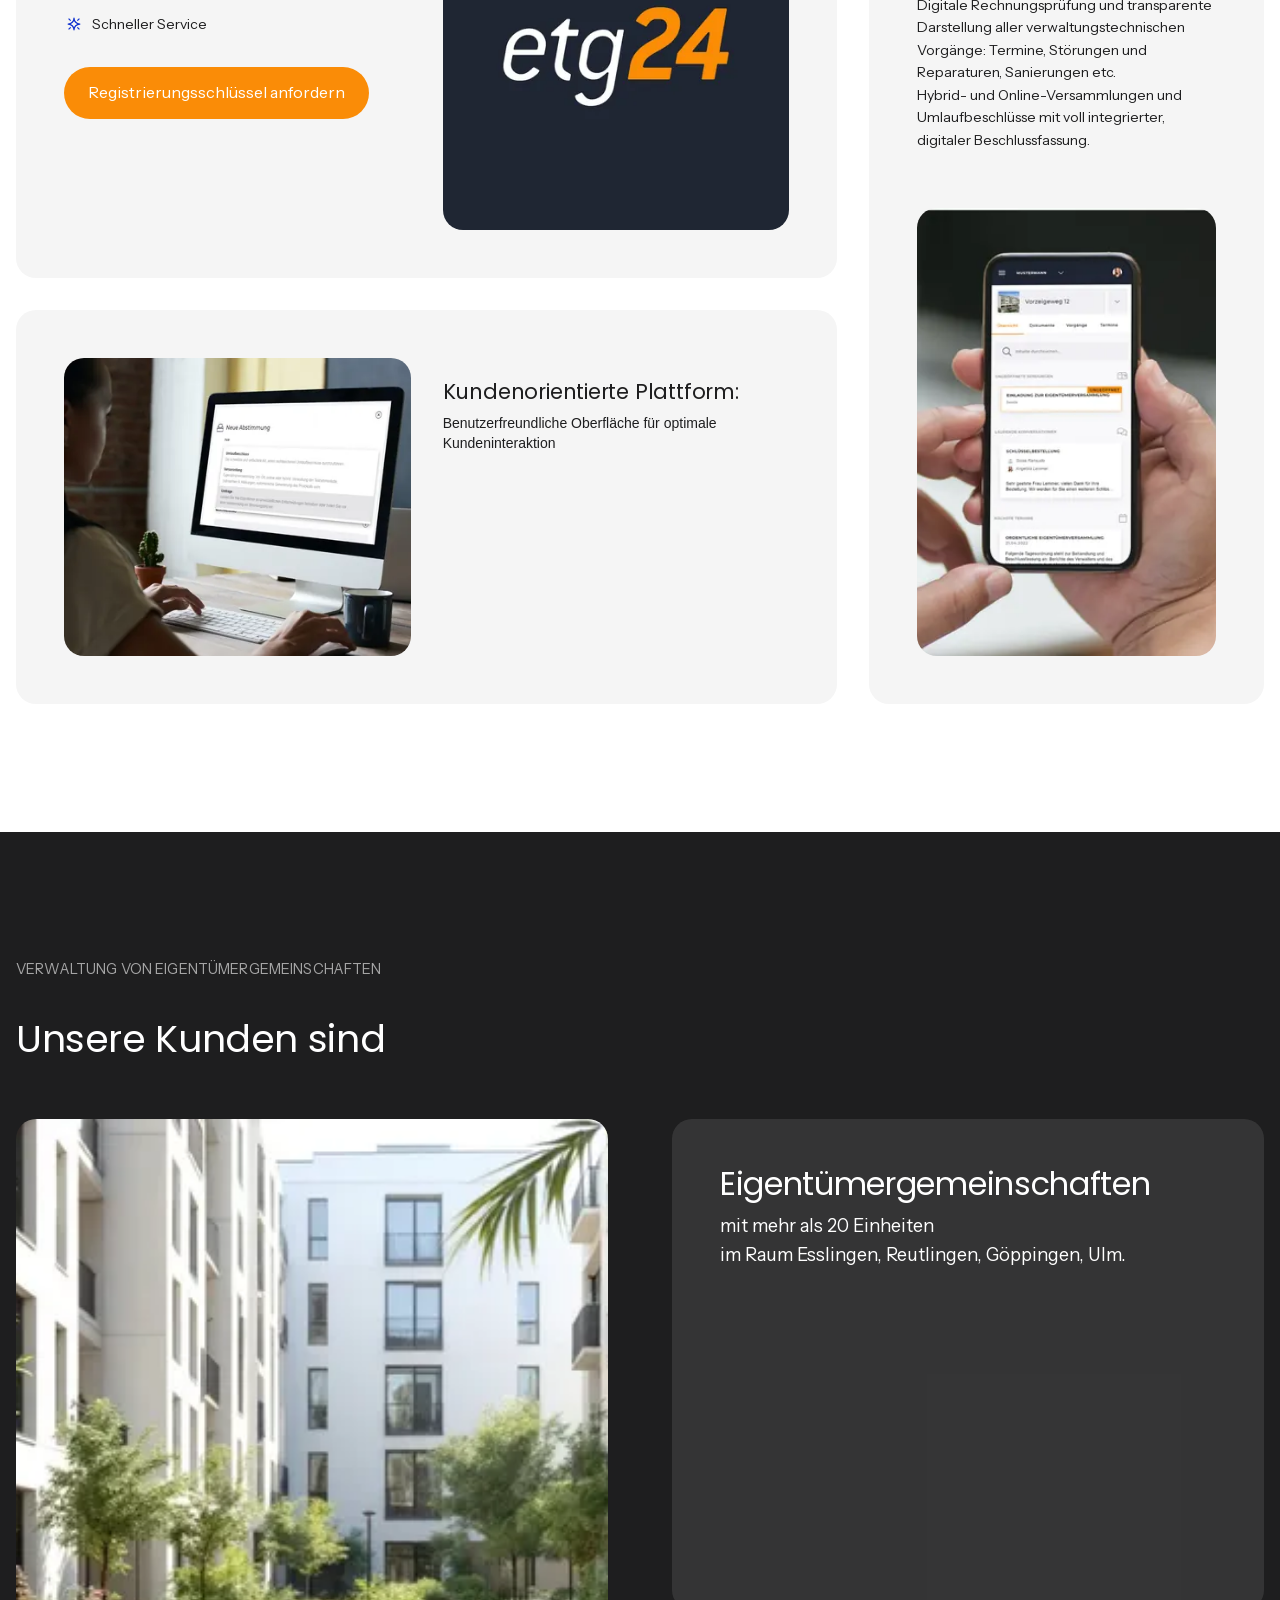
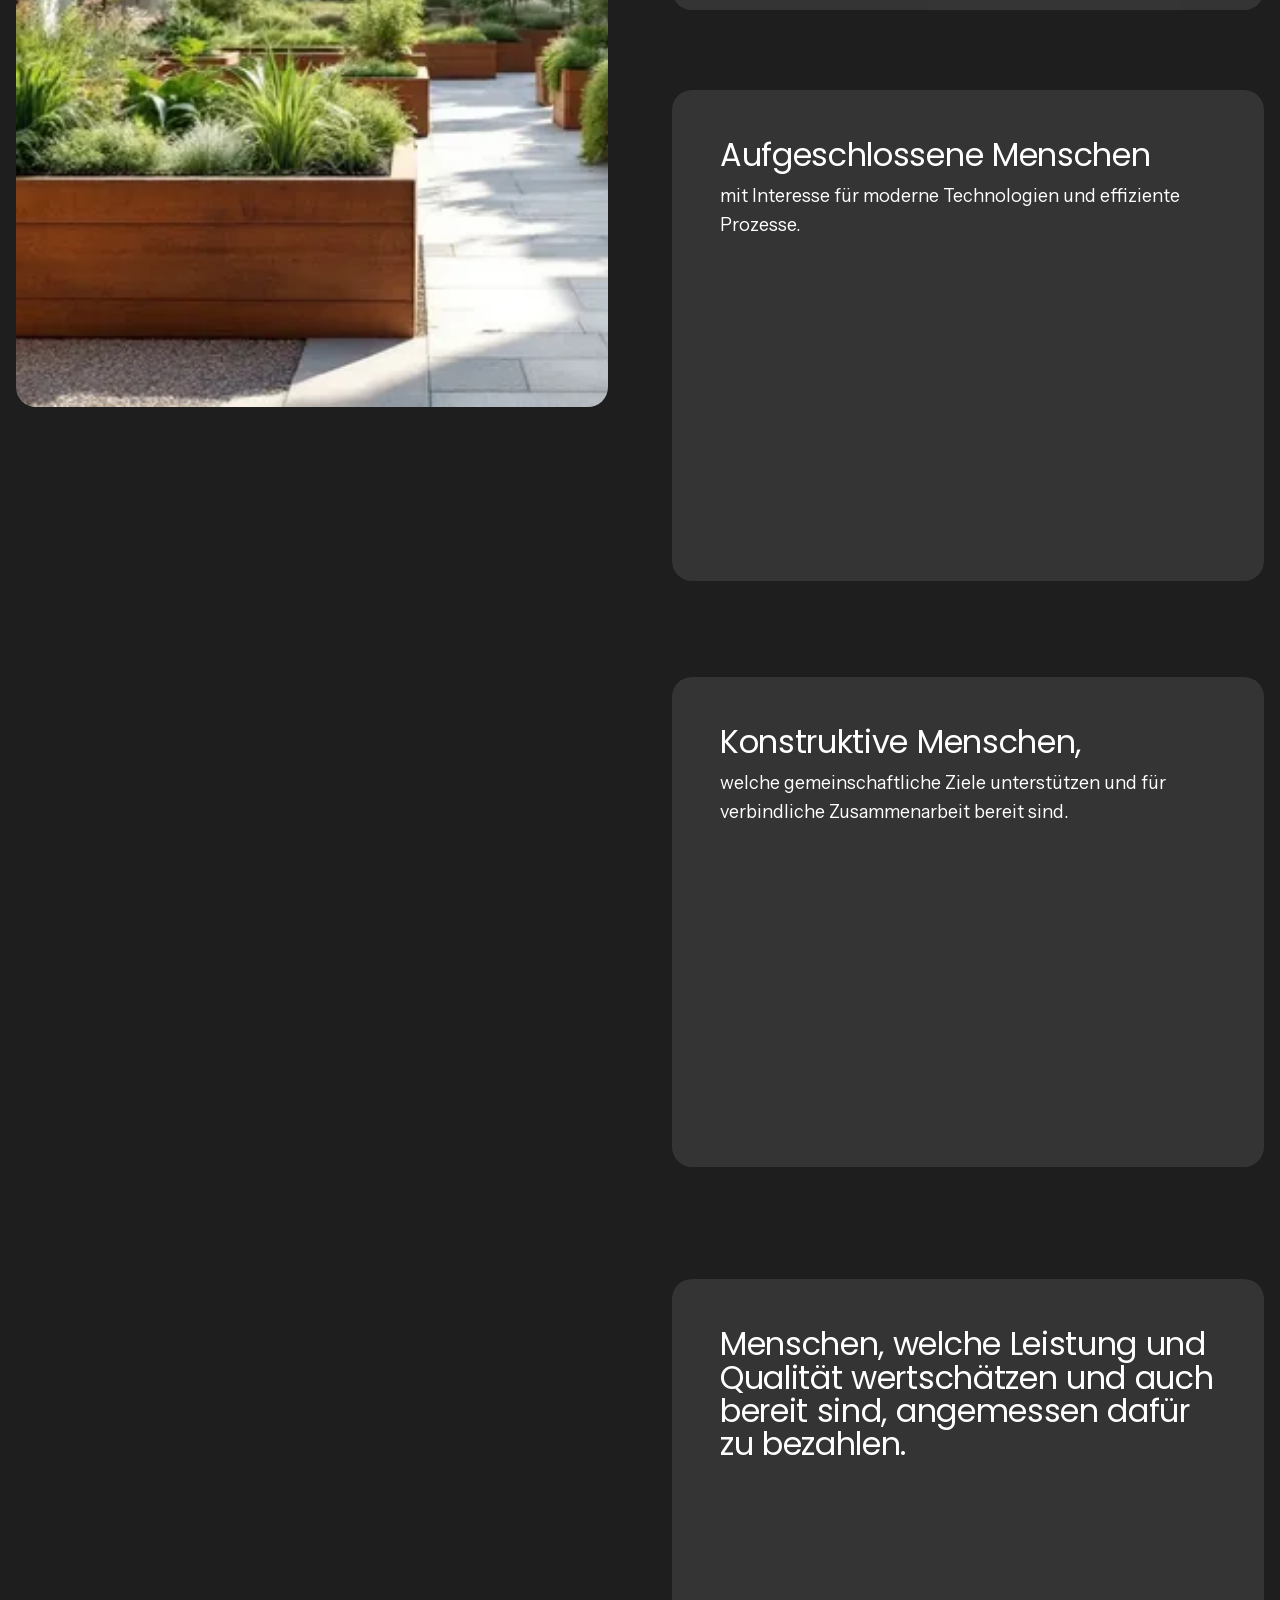
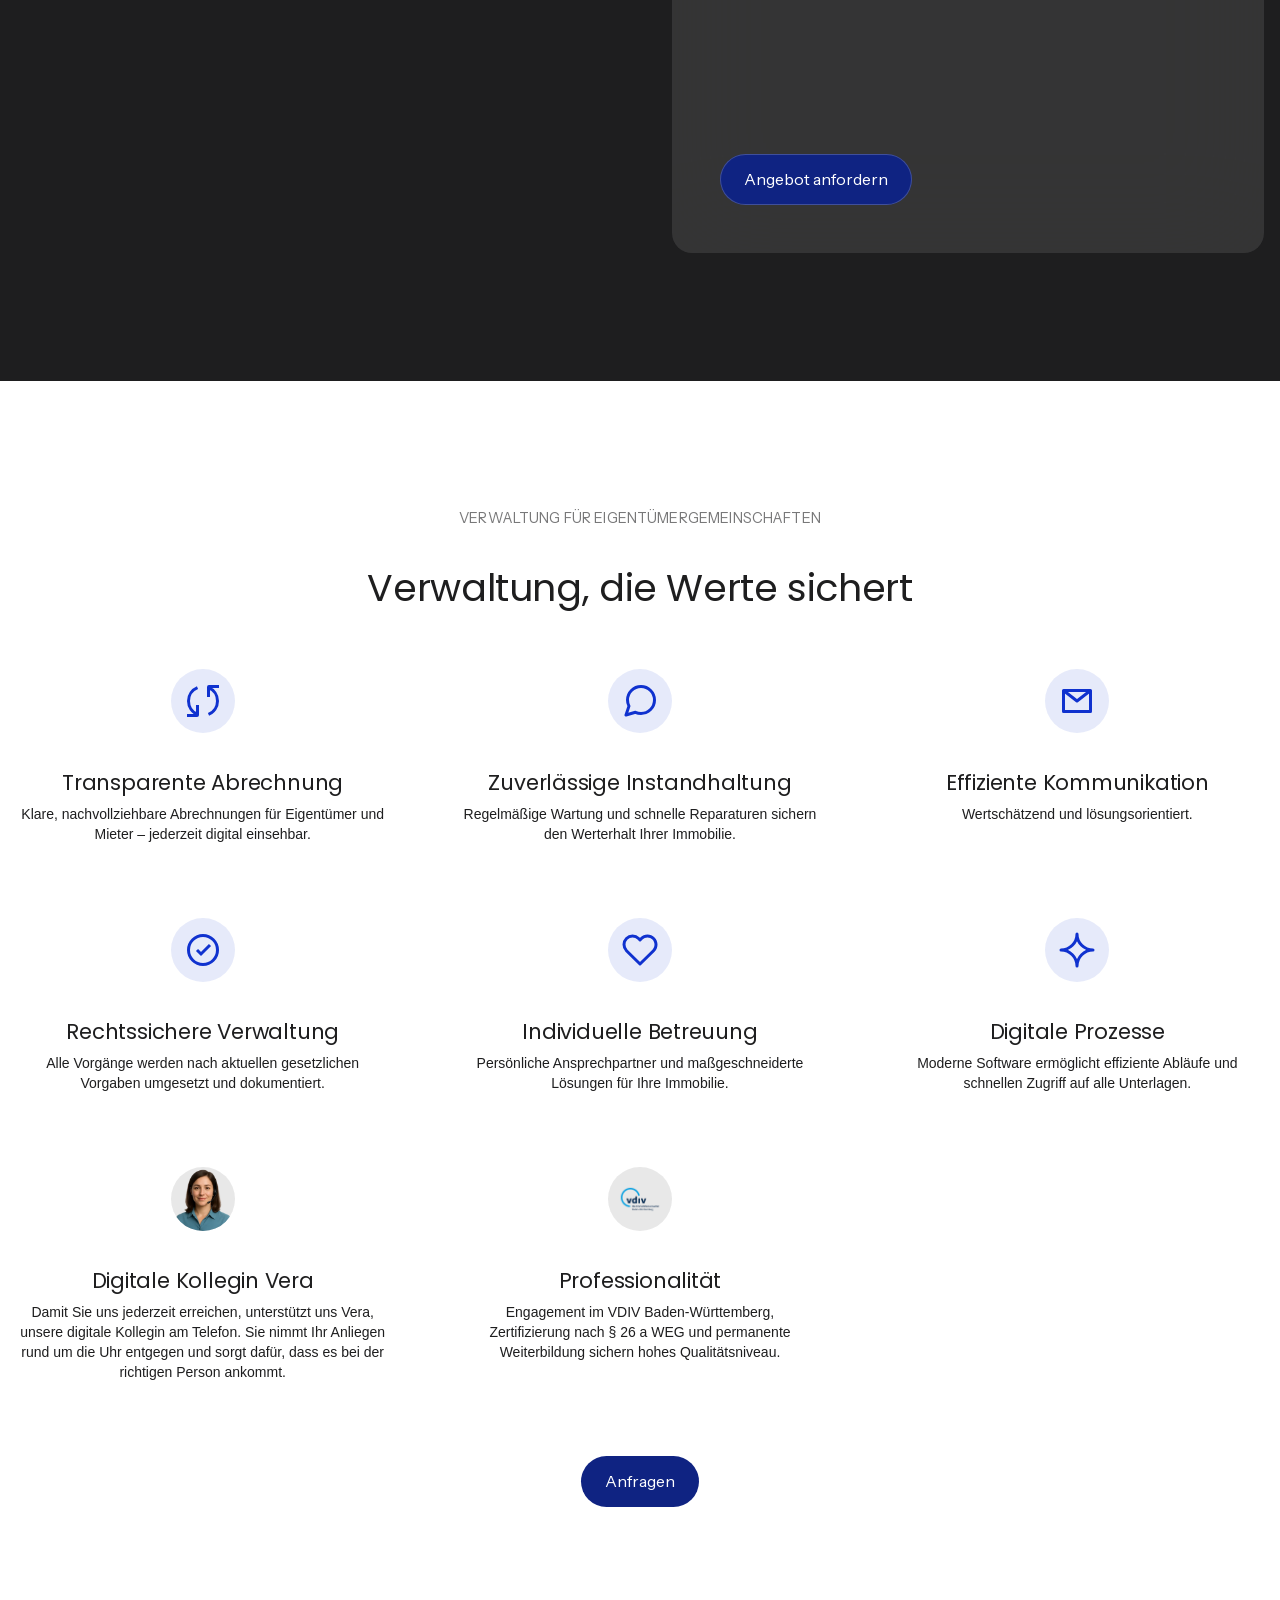
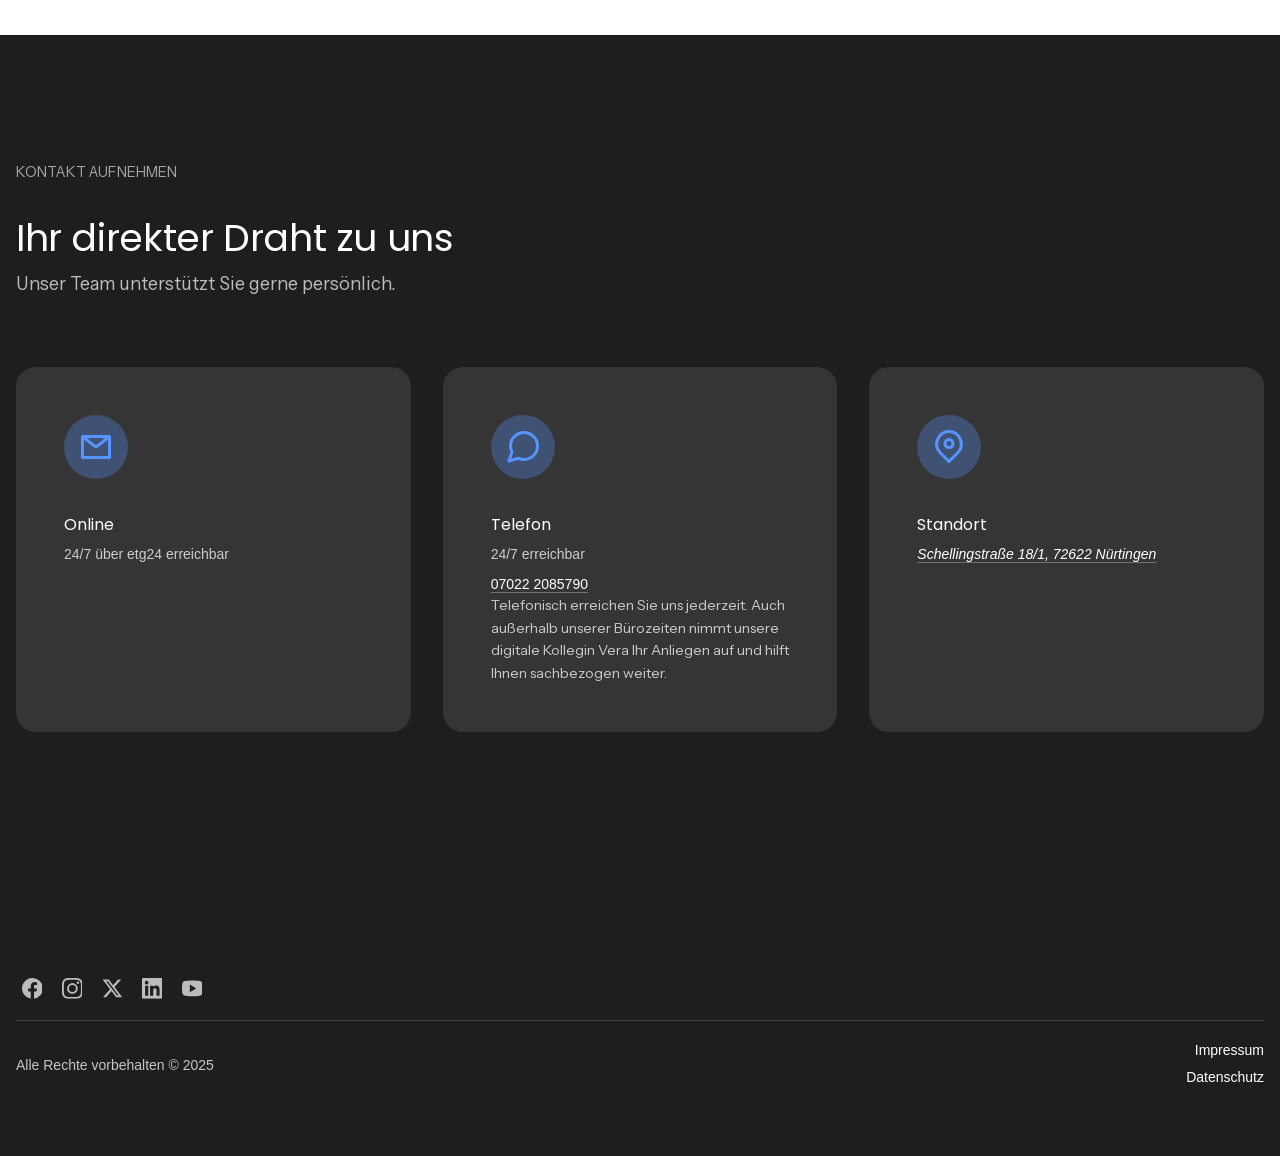
==== commit 2014f739: "Startseite streng auf das Original zurückgeführt Die Gestaltungsrunde hatte index.html vom 1:1-Nachb" ====
--- a/index.html
+++ b/index.html
@@ -528,7 +528,7 @@
 
       <ul class="audience-list">
         <li class="audience-slot">
-          <div class="card audience-card">
+          <div class="card audience-card has-spacer">
             <div class="card-body">
               <div class="header-block mb-0">
                 <h3 class="audience-heading">Eigentümergemeinschaften</h3>
@@ -538,7 +538,7 @@
           </div>
         </li>
         <li class="audience-slot">
-          <div class="card audience-card blur mt-xs">
+          <div class="card audience-card has-spacer blur mt-xs">
             <div class="card-body">
               <div class="header-block mb-0">
                 <h3 class="audience-heading">Aufgeschlossene Menschen</h3>
@@ -548,7 +548,7 @@
           </div>
         </li>
         <li class="audience-slot">
-          <div class="card audience-card blur mt-sm">
+          <div class="card audience-card has-spacer blur mt-sm">
             <div class="card-body">
               <div class="header-block mb-0">
                 <h3 class="audience-heading">Konstruktive Menschen,</h3>
@@ -621,7 +621,7 @@
         <span class="feature-avatar">
           <img src="assets/img/vera-portrait-400.webp"
                srcset="assets/img/vera-portrait-400.webp 400w, assets/img/vera-portrait-640.webp 640w"
-               sizes="64px" width="1024" height="1024"
+               sizes="64px" width="400" height="400"
                alt="Vera, digitale Kollegin am Telefon, mit Headset" loading="lazy" decoding="async">
         </span>
         <h3 class="h4">Digitale Kollegin Vera</h3>
@@ -654,36 +654,28 @@
     </div>
 
     <ul class="contact-grid">
-      <li class="card contact-card">
+      <li class="card">
         <div class="card-body">
-          <span class="icon is-large has-bg" aria-hidden="true"><svg><use href="#i-mail"></use></svg></span>
-          <h3 class="h5 contact-label">Online</h3>
-          <p class="contact-primary">Kundenportal etg24</p>
-          <p class="contact-note">24/7 über etg24 erreichbar</p>
-          <p class="contact-action"><a class="text-link" href="https://app.etg24.de/app/preisser">Zum Portal</a></p>
-        </div>
-      </li>
-      <li class="card contact-card">
+          <span class="icon is-large has-bg mb-xs" aria-hidden="true"><svg><use href="#i-mail"></use></svg></span>
+          <h3 class="h5">Online</h3>
+          <p class="text-muted">24/7 über etg24 erreichbar</p>
+        </div>
+      </li>
+      <li class="card">
         <div class="card-body">
-          <span class="icon is-large has-bg" aria-hidden="true"><svg><use href="#i-chat"></use></svg></span>
-          <h3 class="h5 contact-label">Telefon</h3>
-          <p class="contact-primary"><a href="tel:+4970222085790">07022 2085790</a></p>
-          <p class="contact-note"><span class="contact-badge">24/7</span> erreichbar</p>
-          <p class="contact-note contact-vera">
-            <span class="contact-vera-avatar">
-              <img src="assets/img/vera-portrait-400.webp" width="1024" height="1024" sizes="40px"
-                   alt="" loading="lazy" decoding="async">
-            </span>
-            Telefonisch erreichen Sie uns jederzeit. Auch außerhalb unserer Bürozeiten nimmt unsere digitale Kollegin Vera Ihr Anliegen auf und hilft Ihnen sachbezogen weiter.
-          </p>
-        </div>
-      </li>
-      <li class="card contact-card">
+          <span class="icon is-large has-bg mb-xs" aria-hidden="true"><svg><use href="#i-chat"></use></svg></span>
+          <h3 class="h5">Telefon</h3>
+          <p class="text-muted">24/7 erreichbar</p>
+          <a class="text-link" href="tel:+4970222085790">07022 2085790</a>
+          <p class="text-sm text-muted mb-0">Telefonisch erreichen Sie uns jederzeit. Auch außerhalb unserer Bürozeiten nimmt unsere digitale Kollegin Vera Ihr Anliegen auf und hilft Ihnen sachbezogen weiter.</p>
+        </div>
+      </li>
+      <li class="card">
         <div class="card-body">
-          <span class="icon is-large has-bg" aria-hidden="true"><svg><use href="#i-pin"></use></svg></span>
-          <h3 class="h5 contact-label">Standort</h3>
-          <address class="contact-primary">
-            <a href="https://www.openstreetmap.org/search?query=Schellingstra%C3%9Fe%2018%2F1%2C%2072622%20N%C3%BCrtingen" rel="noopener">Schellingstraße 18/1<br>72622 Nürtingen</a>
+          <span class="icon is-large has-bg mb-xs" aria-hidden="true"><svg><use href="#i-pin"></use></svg></span>
+          <h3 class="h5">Standort</h3>
+          <address>
+            <a class="text-link" href="https://www.openstreetmap.org/search?query=Schellingstra%C3%9Fe%2018%2F1%2C%2072622%20N%C3%BCrtingen" rel="noopener">Schellingstraße 18/1, 72622 Nürtingen</a>
           </address>
         </div>
       </li>
--- a/assets/css/styles.css
+++ b/assets/css/styles.css
@@ -136,21 +136,14 @@
   --h4-size: 1.33rem;
   --h5-size: 1rem;
 
-  /* Zwei Zeilenhöhen: die enge bleibt der Titelzeile im Kopfbereich
-     vorbehalten, alle übrigen Überschriften bekommen etwas mehr Luft –
-     mehrzeilige Überschriften wirken damit ruhiger. */
-  --heading-lh-tight: 1.04em;
-  --heading-lh: 1.12em;
-  --heading-ls: -0.018em;
-  --heading-ls-small: -0.008em;
+  --heading-lh: 1.04em;
+  --heading-ls: -0.01em;
 
   --text-size: 1rem;
   --text-lg: 1.13rem;
   --text-sm: 0.88rem;
-  --text-lh: 1.6em;   /* Vorspann im Kopfbereich – bleibt unverändert */
-  --body-lh: 1.65em;  /* Fließtext, minimal luftiger */
-  --measure: 68ch;
-  --eyebrow-size: 0.8rem;
+  --text-lh: 1.6em;
+  --eyebrow-size: 0.9rem;
 
   /* Bewegung */
   --ease-out: cubic-bezier(0.165, 0.84, 0.44, 1);
@@ -184,18 +177,22 @@
 html {
   -webkit-text-size-adjust: 100%;
   scroll-behavior: smooth;
-  /* Sprungziele dürfen nicht unter der haftenden Kopfzeile landen. */
-  scroll-padding-top: 6rem;
+  /* Sprungziele dürfen nicht hinter der haftenden Kopfzeile landen. Die
+     tatsächliche Kopfhöhe trägt main.js als --nav-h ein; der feste Wert
+     greift, solange das Skript noch nicht gelaufen ist. */
+  scroll-padding-top: calc(var(--nav-h, 8.5rem) + var(--s-1));
 }
 
 body {
   margin: 0;
   background-color: var(--white);
   color: var(--ink);
-  font-family: var(--font-body);
-  font-size: var(--text-size);
+  /* Wie im Original: unausgezeichneter Fließtext fällt auf Arial 14 px
+     zurück. Die ausgezeichneten Klassen setzen die Systemschrift. */
+  font-family: Arial, sans-serif;
+  font-size: 14px;
   font-weight: 400;
-  line-height: var(--text-lh);
+  line-height: 20px;
   letter-spacing: 0;
   -webkit-font-smoothing: antialiased;
   overflow-x: hidden;
@@ -302,30 +299,20 @@
 }
 
 p {
-  margin: 0 0 0.7em;
-  line-height: var(--body-lh);
-  /* Verhindert Schusterjungen am Absatzende. */
-  text-wrap: pretty;
-}
-
-/* Fließtext bleibt lesbar breit, auch wenn die Spalte breiter wird.
-   (Karten sind ohnehin schmal und bringen eigene Maße mit.) */
-.section > .container > p,
-.legal p {
-  max-width: var(--measure);
+  margin: 0 0 10px;
 }
 
 strong,
 b {
-  font-weight: 600;
+  font-weight: 700;
 }
 
 .h1 {
   margin-bottom: 0.3em;
   font-family: var(--font-heading);
   font-size: var(--h1-size);
-  line-height: var(--heading-lh-tight);
-  letter-spacing: -0.01em;
+  line-height: var(--heading-lh);
+  letter-spacing: var(--heading-ls);
   font-weight: 400;
   text-wrap: balance;
 }
@@ -353,10 +340,9 @@
   margin-bottom: 0.35em;
   font-family: var(--font-heading);
   font-size: var(--h4-size);
-  line-height: 1.28em;
-  letter-spacing: var(--heading-ls-small);
+  line-height: 1.3em;
+  letter-spacing: var(--heading-ls);
   font-weight: 400;
-  text-wrap: balance;
 }
 
 .h5 {
@@ -368,42 +354,28 @@
   font-weight: 400;
 }
 
-/* Gesperrte Versalien als ruhige Vorzeile – zusammen mit der feinen Linie
-   trennt das die Abschnitte klarer als bloß kleinerer Text. */
 .eyebrow {
-  display: inline-flex;
-  align-items: center;
-  gap: 0.75em;
+  display: inline-block;
   margin: 0 0 var(--s-125);
   font-family: var(--font-body);
   font-size: var(--eyebrow-size);
   line-height: 1.3em;
-  font-weight: 500;
-  letter-spacing: 0.14em;
+  font-weight: 400;
+  letter-spacing: 0.01em;
   text-transform: uppercase;
-  color: color-mix(in srgb, currentColor 55%, transparent);
-}
-
-.eyebrow::before {
-  content: "";
-  width: 1.75rem;
-  height: 1px;
-  background-color: currentColor;
-  opacity: 0.5;
-}
-
-.is-centered > .eyebrow::before {
-  display: none;
+  color: color-mix(in srgb, currentColor 60%, transparent);
 }
 
 .text-lg {
   margin-bottom: 0.7em;
+  font-family: var(--font-body);
   font-size: var(--text-lg);
   line-height: var(--text-lh);
 }
 
 .text-sm {
   margin-bottom: 0.7em;
+  font-family: var(--font-body);
   font-size: var(--text-sm);
   line-height: var(--text-lh);
 }
@@ -419,6 +391,7 @@
 .subheading {
   max-width: var(--container-sm);
   margin-bottom: var(--s-125);
+  font-family: var(--font-body);
   font-size: var(--text-lg);
   line-height: var(--text-lh);
   color: color-mix(in srgb, currentColor 70%, transparent);
@@ -656,28 +629,12 @@
 
 /* Bewusst display:block — mehrere .card-body stapeln sich dadurch
    untereinander, so wie im Original. */
-/* Eine feine Kante auf allen Karten. Sie gibt den Flächen eine klare
-   Begrenzung, auch dort wo Karte und Hintergrund ähnlich hell sind, und
-   hält das Kartenbild über alle Abschnitte hinweg einheitlich. */
 .card {
   display: block;
-  border: 1px solid var(--card-border);
   border-radius: var(--radius-card);
   background-color: var(--card-bg);
   color: var(--card-text);
   overflow: hidden;
-  transition: border-color 0.3s var(--ease-out), transform 0.3s var(--ease-out);
-}
-
-/* Karten, die für sich stehen, heben sich beim Überfahren leicht an.
-   Ausgenommen sind die Karten im schrägen Stapel und die etg24-Kacheln,
-   deren Wirkung von ihrer festen Lage lebt. */
-.metric-card:hover,
-.audience-card:hover,
-.contact-card:hover,
-.etg-grid > .card:hover {
-  border-color: var(--card-border-hover);
-  transform: translateY(-2px);
 }
 
 .card-body {
@@ -1115,39 +1072,26 @@
   gap: var(--gap-sm);
 }
 
-/* Die Kartenspalte überlagert das Bild bewusst. Damit das nicht nach Zufall
-   aussieht, bekommen die Karten eine echte Milchglasfläche mit feiner Kante –
-   der Text bleibt auf dem Foto lesbar, die Ebenen bleiben erkennbar. */
-.metric-card {
-  background-color: transparent;
-}
-
 .metric-card .card-body {
+  background-color: var(--ink-a40);
   align-items: center;
   justify-content: center;
-  gap: var(--s-075);
-  background-color: color-mix(in srgb, var(--ink) 62%, transparent);
-  backdrop-filter: blur(18px);
   text-align: center;
 }
 
 .metric-value {
   margin-bottom: 0;
   font-family: var(--font-heading);
-  font-size: clamp(1.9rem, 1.2rem + 1.6vw, 2.6rem);
-  line-height: 1;
+  font-size: var(--h3-size);
+  line-height: var(--heading-lh);
   letter-spacing: var(--heading-ls);
-  font-variant-numeric: lining-nums tabular-nums;
   transform-style: preserve-3d;
 }
 
 .metric-label {
-  max-width: 22ch;
   margin-bottom: 0;
-  font-size: var(--text-sm);
-  line-height: 1.45em;
-  letter-spacing: 0.01em;
-  color: var(--white-a60);
+  font-size: var(--text-lg);
+  line-height: var(--text-lh);
 }
 
 /* --- etg24 -------------------------------------------------------------- */
@@ -1209,79 +1153,48 @@
   top: var(--section-pad);
 }
 
-/* Im Original standen die Karten auf einem erzwungenen 3:2-Format plus einem
-   leeren zweiten Inhaltsblock – daher die großen toten Flächen. Statt dessen
-   eine ruhige Mindesthöhe mit senkrecht zentriertem Inhalt. */
-.audience-card {
-  min-height: 17rem;
-}
-
-.audience-card .card-body {
-  justify-content: center;
+.audience-card > .card-body:first-child {
+  aspect-ratio: 3 / 2;
+}
+
+/* Karten ohne zweiten Inhaltsblock behalten dessen Höhe als Luft am Fuß —
+   das hält die gestaffelte Stapelung wie im Original. */
+.audience-card.has-spacer {
+  padding-bottom: calc(var(--card-pad) * 2);
 }
 
 .audience-heading {
-  margin: 0 0 0.4em;
+  margin: 0 0 0.35em;
   font-family: var(--font-heading);
-  font-size: clamp(1.5rem, 1.1rem + 1vw, 2rem);
-  line-height: 1.14em;
+  font-size: 2rem;
+  line-height: var(--heading-lh);
   letter-spacing: var(--heading-ls);
   font-weight: 400;
-  text-wrap: balance;
-}
-
-.audience-card .text-lg {
-  max-width: 44ch;
-  color: var(--white-a60);
 }
 
 /* --- Leistungsmerkmale (Icon-Raster) ------------------------------------ */
 
-/* Acht gleichwertige Merkmale in vier Spalten – das Raster geht glatt auf,
-   statt wie im Original mit einer leeren Zelle aufgefüllt zu werden. Jede
-   Kachel steht auf einer eigenen Fläche; das wirkt geordneter als frei
-   schwebende Symbole. */
 .feature-grid {
   display: grid;
-  grid-template-columns: repeat(4, minmax(0, 1fr));
-  gap: var(--gap-xs);
+  grid-template-columns: repeat(3, minmax(0, 1fr));
+  gap: var(--gap-lg);
+  text-align: center;
 }
 
 .feature {
   display: flex;
   flex-direction: column;
-  padding: var(--s-2);
-  border: 1px solid var(--border-soft);
-  border-radius: var(--radius-card);
-  background-color: var(--bg);
-  transition: border-color 0.3s var(--ease-out), background-color 0.3s var(--ease-out),
-    transform 0.3s var(--ease-out);
-}
-
-.feature:hover {
-  border-color: color-mix(in srgb, var(--accent-link) 35%, transparent);
-  background-color: color-mix(in srgb, var(--accent-link) 3%, var(--bg));
-  transform: translateY(-3px);
+  align-items: center;
 }
 
 .feature .icon.has-bg,
 .feature-logo,
 .feature-avatar {
-  margin-bottom: var(--s-125);
-}
-
-.feature .h4 {
-  margin-bottom: 0.4em;
-}
-
-.feature > p {
-  margin-bottom: 0;
-  font-size: var(--text-sm);
-  color: color-mix(in srgb, currentColor 72%, transparent);
-}
-
-/* Fremdlogo und Porträt greifen die runde Symbolfläche auf, damit die
-   Kacheln trotz unterschiedlicher Bildquellen gleich wirken. */
+  margin-bottom: var(--s-1);
+}
+
+/* Fremdlogo und Porträt greifen die runde Symbolfläche auf, damit Vera und
+   das Verbandszeichen wie die übrigen Symbole wirken. */
 .feature-logo,
 .feature-avatar {
   display: inline-flex;
@@ -1310,8 +1223,7 @@
 
 /* Der Bildausschnitt liegt etwas höher, damit das Gesicht im runden
    Rahmen mittig sitzt. */
-.feature-avatar img,
-.contact-vera-avatar img {
+.feature-avatar img {
   width: 100%;
   height: 100%;
   object-fit: cover;
@@ -1323,62 +1235,17 @@
 .contact-grid {
   display: grid;
   grid-template-columns: repeat(3, minmax(0, 1fr));
-  gap: var(--gap-xs);
-}
-
-.contact-card .icon.has-bg {
-  margin-bottom: var(--s-15);
-}
-
-/* Die Rubrik tritt zurück, der eigentliche Kontaktweg nach vorn. */
-.contact-label {
-  margin-bottom: 0.35em;
-  font-family: var(--font-body);
-  font-size: var(--text-sm);
-  font-weight: 500;
-  letter-spacing: 0.12em;
-  text-transform: uppercase;
-  color: var(--white-a60);
-}
-
-.contact-primary {
-  margin-bottom: 0.5em;
-  font-family: var(--font-heading);
-  font-size: 1.25rem;
-  line-height: 1.35em;
-  letter-spacing: var(--heading-ls-small);
-  font-style: normal;
-}
-
-.contact-primary a {
-  text-decoration: none;
-  text-underline-offset: 0.2em;
-  transition: text-decoration-color 0.2s;
-}
-
-.contact-primary a:hover {
-  text-decoration: underline;
-}
-
-.contact-note {
-  margin-bottom: 0;
-  font-size: var(--text-sm);
-  line-height: 1.55em;
-  color: var(--white-a60);
-}
-
-.contact-note + .contact-note {
-  margin-top: var(--s-075);
-}
-
-.contact-action {
-  margin-top: auto;
-  padding-top: var(--s-1);
-  margin-bottom: 0;
-  font-size: var(--text-sm);
+  gap: var(--gap-sm);
 }
 
 /* Kleine Auszeichnung für die Rund-um-die-Uhr-Erreichbarkeit. */
+/* Die Adresse bleibt semantisch in <address>, das Element selbst erzeugt
+   aber keinen eigenen Kasten — so ist der Link wie im Original unmittelbares
+   Kind der Karte und nimmt deren Breite ein. */
+.card-body > address {
+  display: contents;
+}
+
 .contact-badge {
   display: inline-block;
   margin-right: 0.4em;
@@ -1391,21 +1258,6 @@
   letter-spacing: 0.04em;
 }
 
-.contact-vera {
-  display: flex;
-  gap: var(--s-075);
-  align-items: flex-start;
-  padding-top: var(--s-075);
-  border-top: 1px solid var(--white-a10);
-}
-
-.contact-vera-avatar {
-  flex: none;
-  width: 2.5rem;
-  height: 2.5rem;
-  border-radius: var(--radius-pill);
-  overflow: hidden;
-}
 
 
 /* --- Rechtstexte -------------------------------------------------------- */
@@ -1450,21 +1302,31 @@
    8. Bewegung
    ========================================================================== */
 
-/* Kartenstapel: --reveal läuft per JS von 0 bis 1 über den Scrollbereich.
-   Bis 0,5 fächern die Karten auf, danach wandern sie leicht auseinander. */
+/* Kartenstapel — nachgerechnet aus den drei Stützstellen des Originals.
+   --reveal läuft per JS von 0 bis 1 über den Scrollbereich:
+
+                  Anfang (0)        Mitte (0,5)      Ende (1)
+     links   x     35 %              0 %              −10 %
+             y     −3 %              0 %              3 %
+             Drehung  −3°            −9°              −9°
+     rechts  spiegelbildlich
+
+   Zwischen den Stützstellen wird linear interpoliert. Entscheidend ist die
+   Mitte: dort stehen die Karten kurz in der Nulllage, bevor sie wieder
+   auseinanderwandern. Ohne diesen Durchgang wirkt die Bewegung härter. */
 @media (min-width: 768px) {
   .card-stack-item.is-left {
     transform:
-      translateX(calc((35% - 45% * min(var(--reveal), 0.5) * 2) * 1))
-      translateY(calc(-3% + 6% * max(var(--reveal) - 0.5, 0) * 2))
-      rotate(calc(-3deg - 6deg * min(var(--reveal), 0.5) * 2));
+      translateX(calc(35% - 70% * min(var(--reveal), 0.5) - 20% * max(var(--reveal) - 0.5, 0)))
+      translateY(calc(-3% + 6% * min(var(--reveal), 0.5) + 6% * max(var(--reveal) - 0.5, 0)))
+      rotate(calc(-3deg - 12deg * min(var(--reveal), 0.5)));
   }
 
   .card-stack-item.is-right {
     transform:
-      translateX(calc((-35% + 45% * min(var(--reveal), 0.5) * 2) * 1))
-      translateY(calc(-3% + 6% * max(var(--reveal) - 0.5, 0) * 2))
-      rotate(calc(3deg + 6deg * min(var(--reveal), 0.5) * 2));
+      translateX(calc(-35% + 70% * min(var(--reveal), 0.5) + 20% * max(var(--reveal) - 0.5, 0)))
+      translateY(calc(-3% + 6% * min(var(--reveal), 0.5) + 6% * max(var(--reveal) - 0.5, 0)))
+      rotate(calc(3deg + 12deg * min(var(--reveal), 0.5)));
   }
 }
 
@@ -1625,9 +1487,6 @@
     grid-template-columns: minmax(200px, 1fr) minmax(200px, 1.5fr);
   }
 
-  .feature-grid {
-    grid-template-columns: repeat(2, minmax(0, 1fr));
-  }
 
   .hero-media {
     order: -1;
@@ -1701,14 +1560,9 @@
     grid-template-columns: minmax(0, 1fr);
   }
 
-  /* Zwei Kacheln nebeneinander bleiben auf großen Telefonen lesbar und
-     halten den Abschnitt kompakt. */
   .feature-grid {
-    grid-template-columns: repeat(2, minmax(0, 1fr));
-  }
-
-  .feature {
-    padding: var(--s-15);
+    grid-template-columns: minmax(0, 1fr);
+    gap: var(--gap-sm);
   }
 
   /* Ab hier bleibt nur die Textspalte – wie im Original. */
@@ -1728,8 +1582,8 @@
     position: static;
   }
 
-  .audience-card {
-    min-height: 0;
+  .audience-card .card-body {
+    aspect-ratio: auto;
   }
 
   .footer-row {
@@ -1779,11 +1633,6 @@
     grid-column: auto;
   }
 
-  /* Unter 480 px wird eine zweite Spalte zu schmal für Überschrift und
-     Beschreibung – die Kacheln stehen dann untereinander. */
-  .feature-grid {
-    grid-template-columns: minmax(0, 1fr);
-  }
 
   .footer-social {
     justify-content: space-between;
